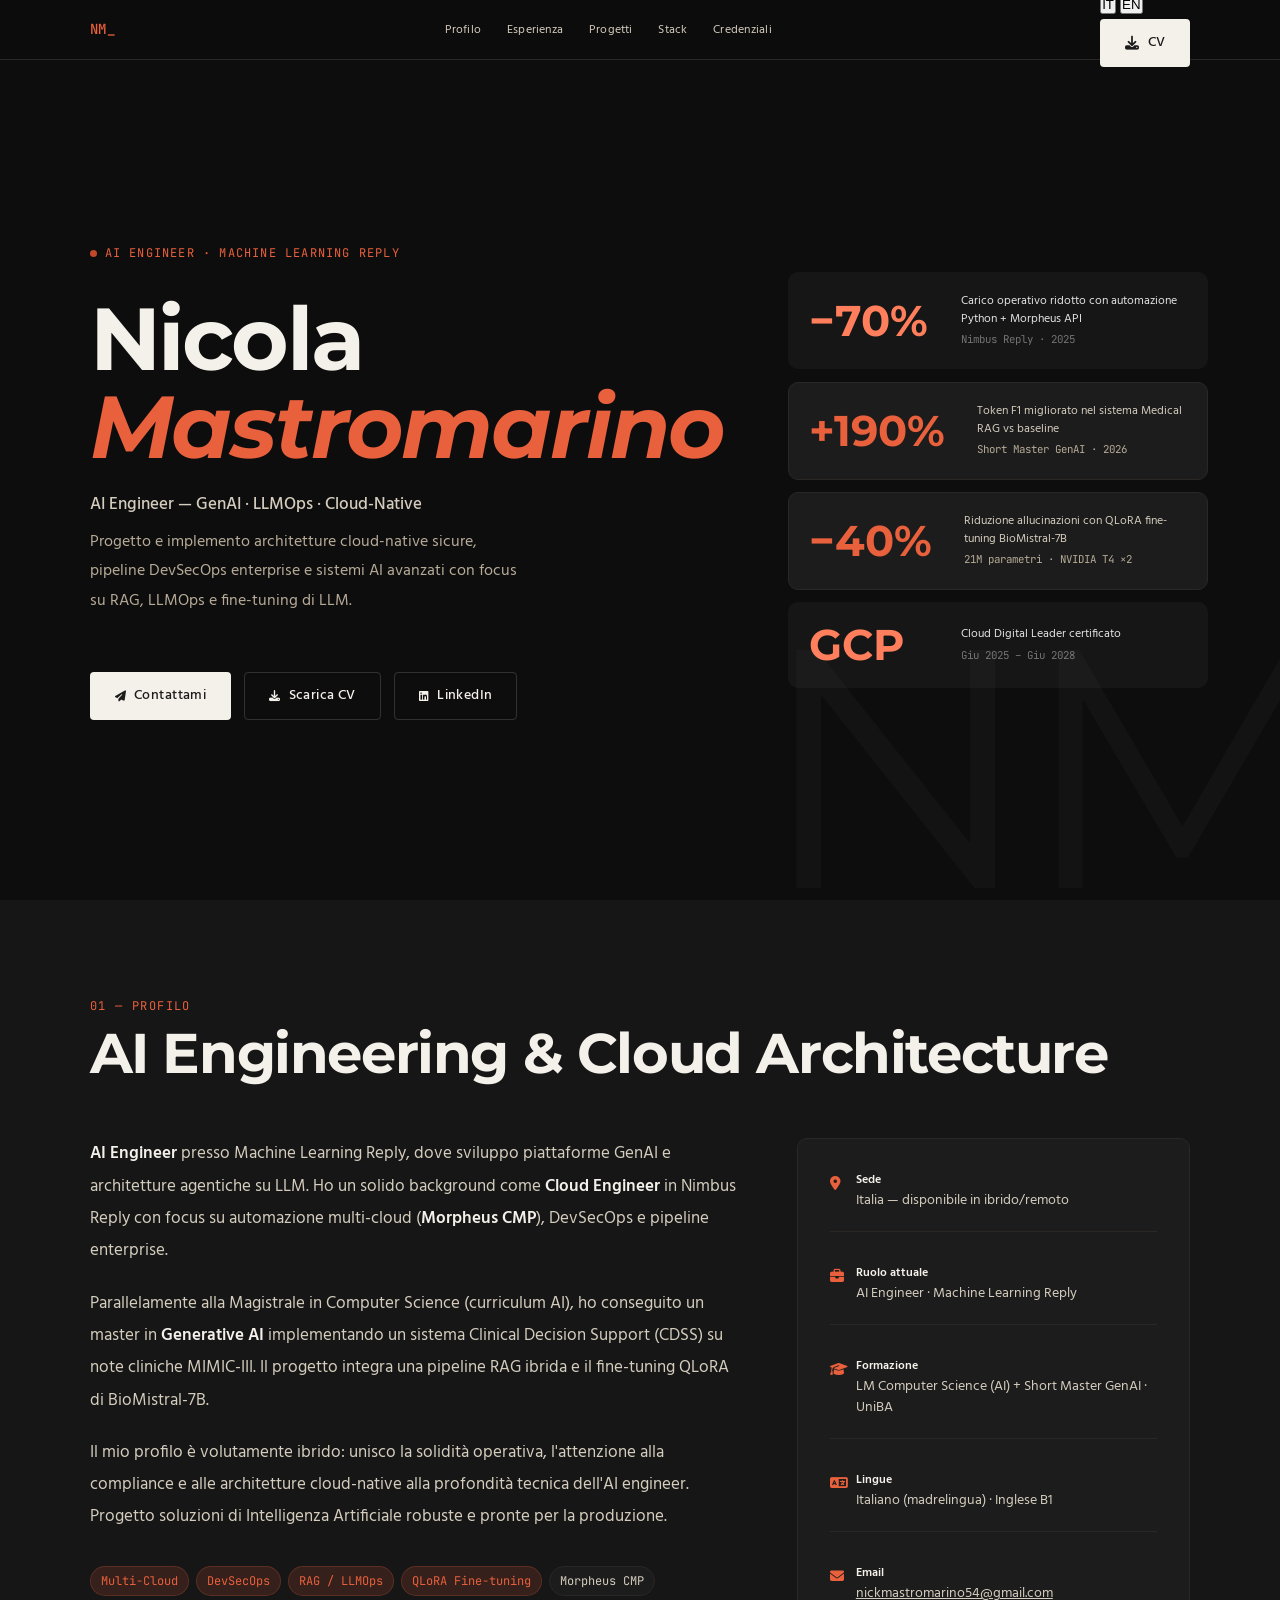
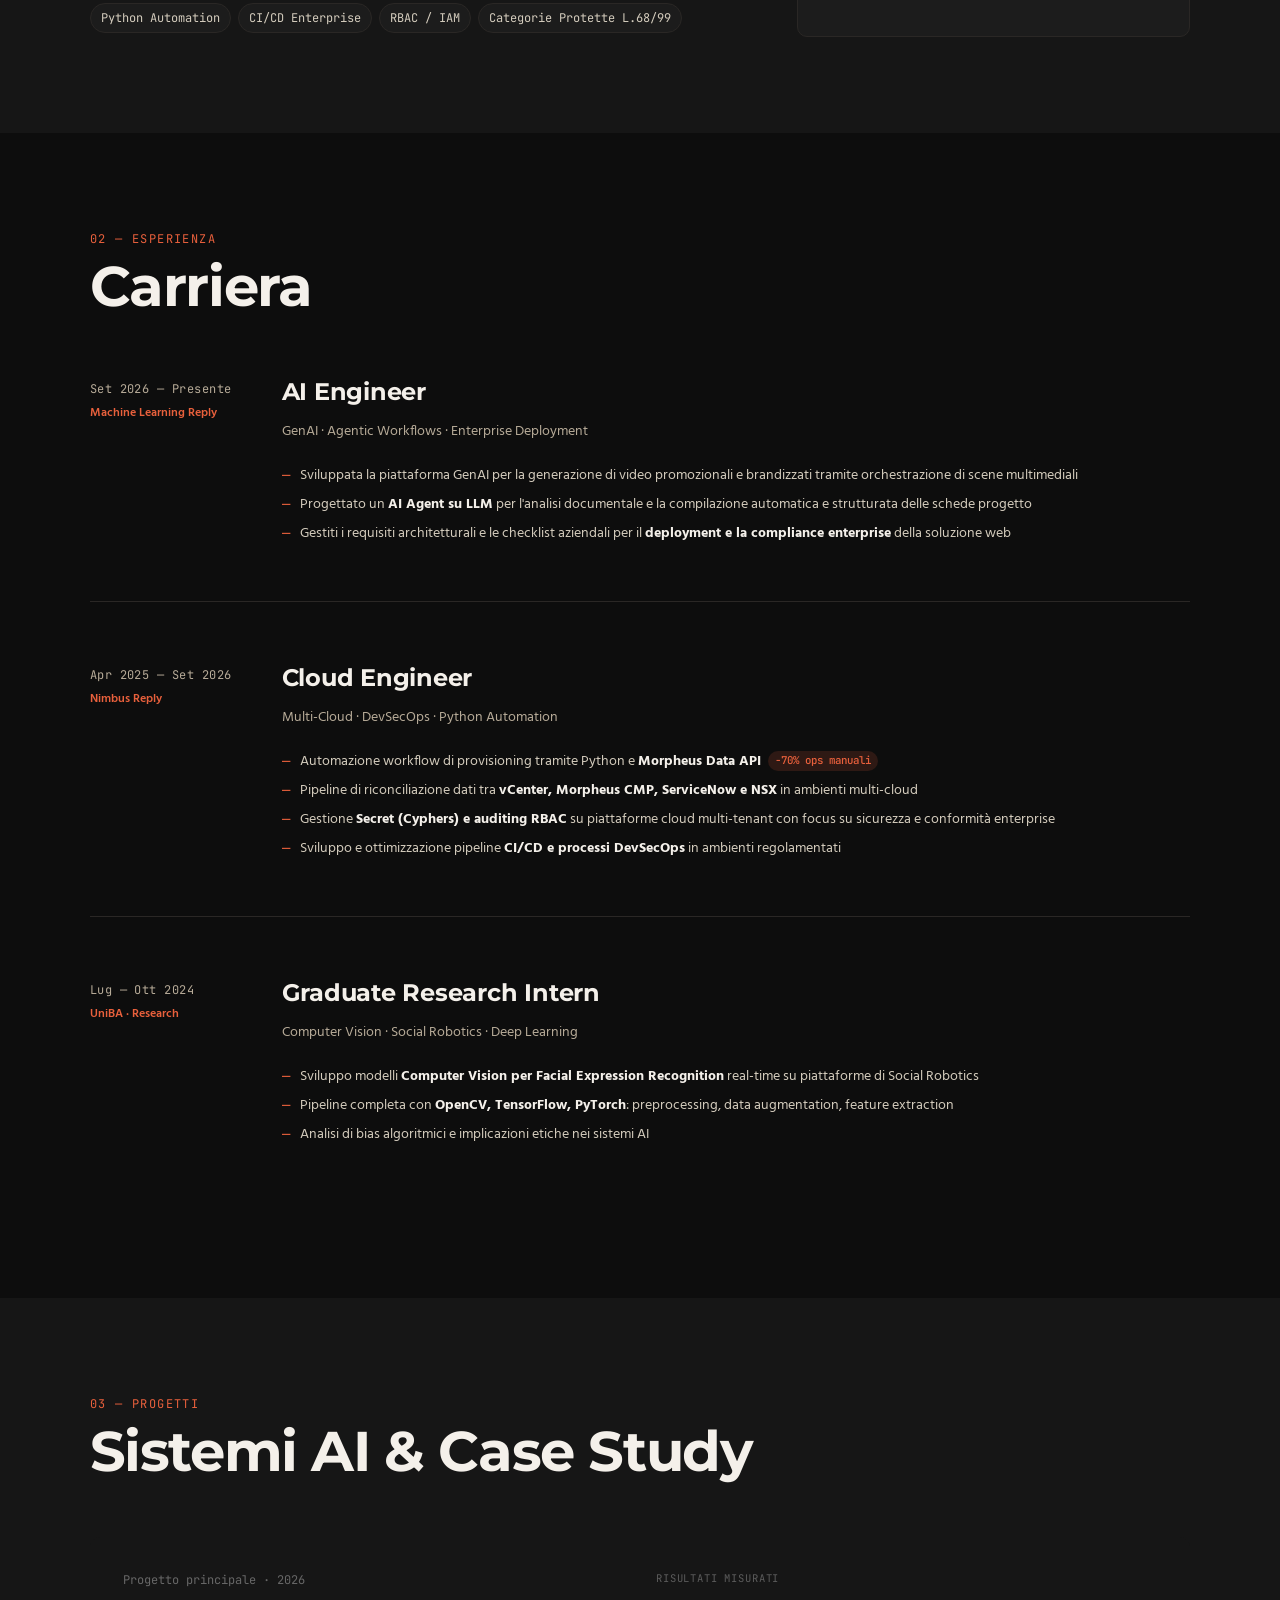
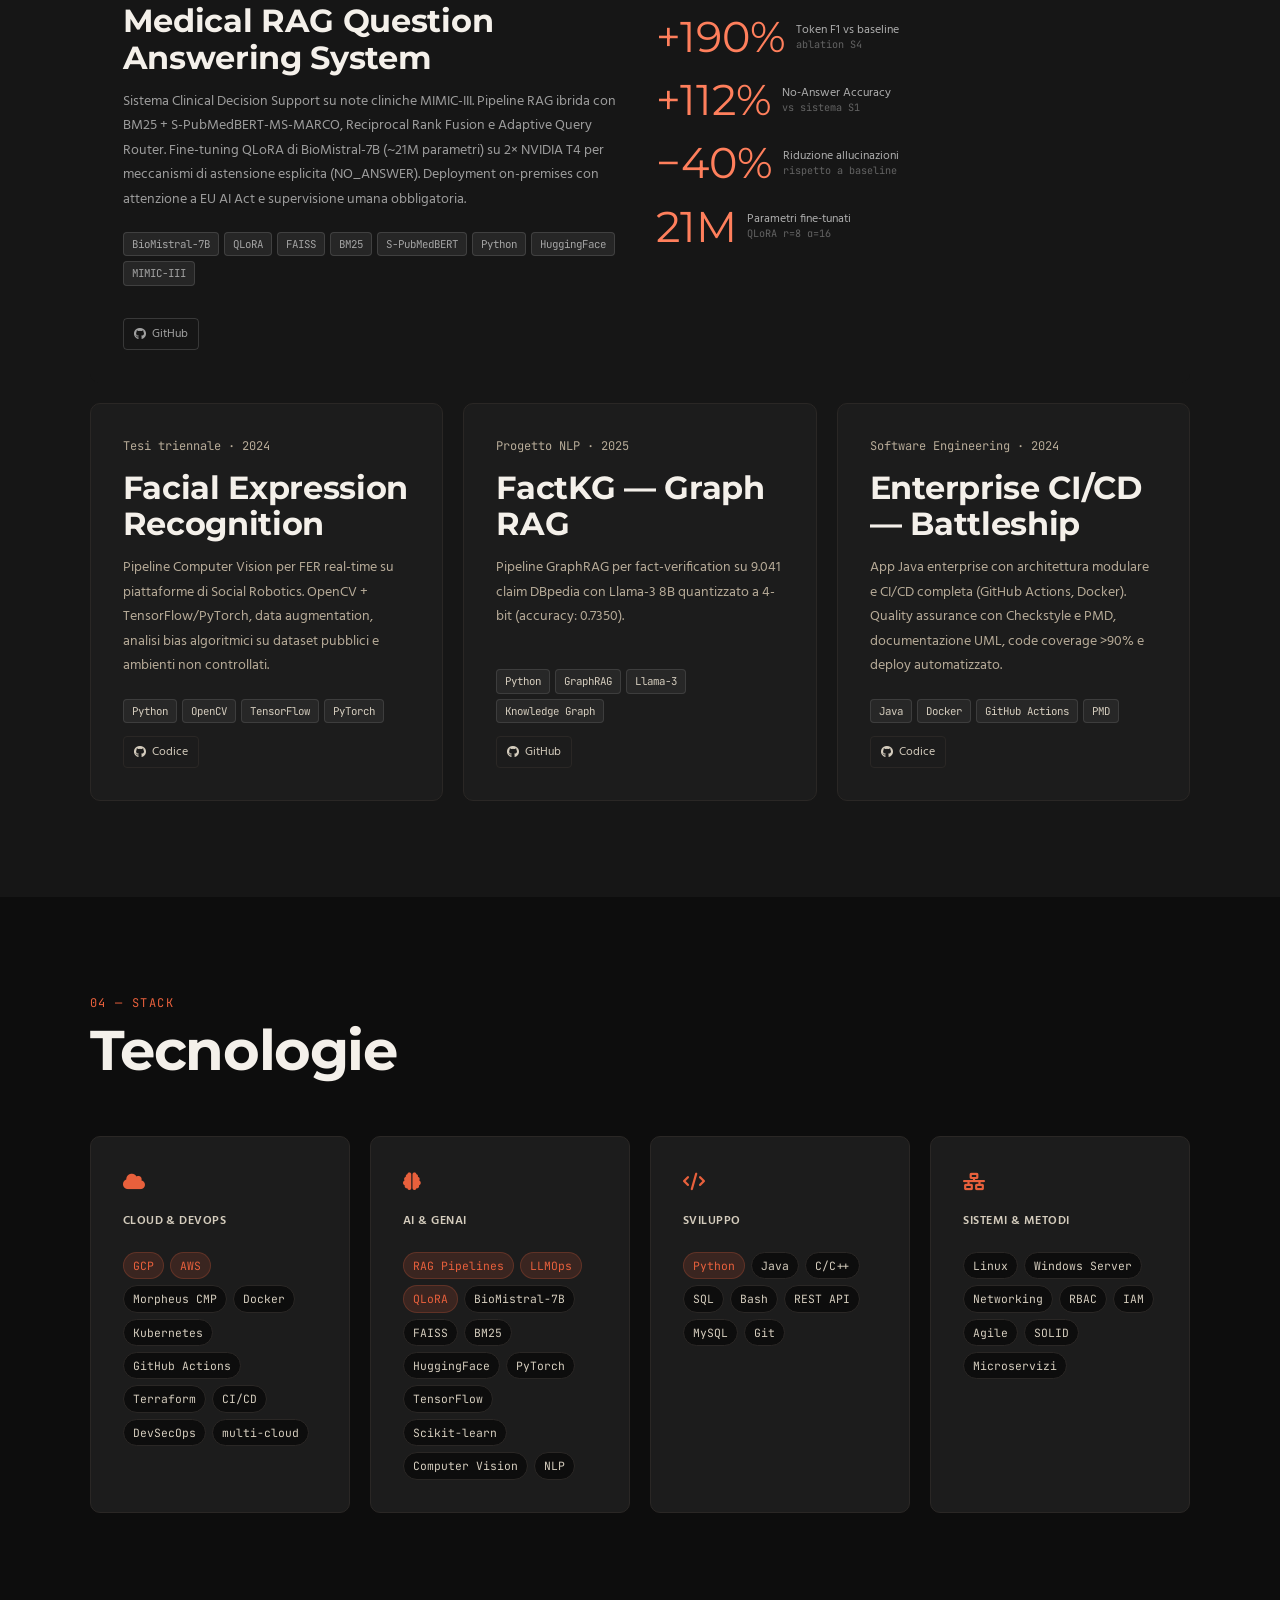
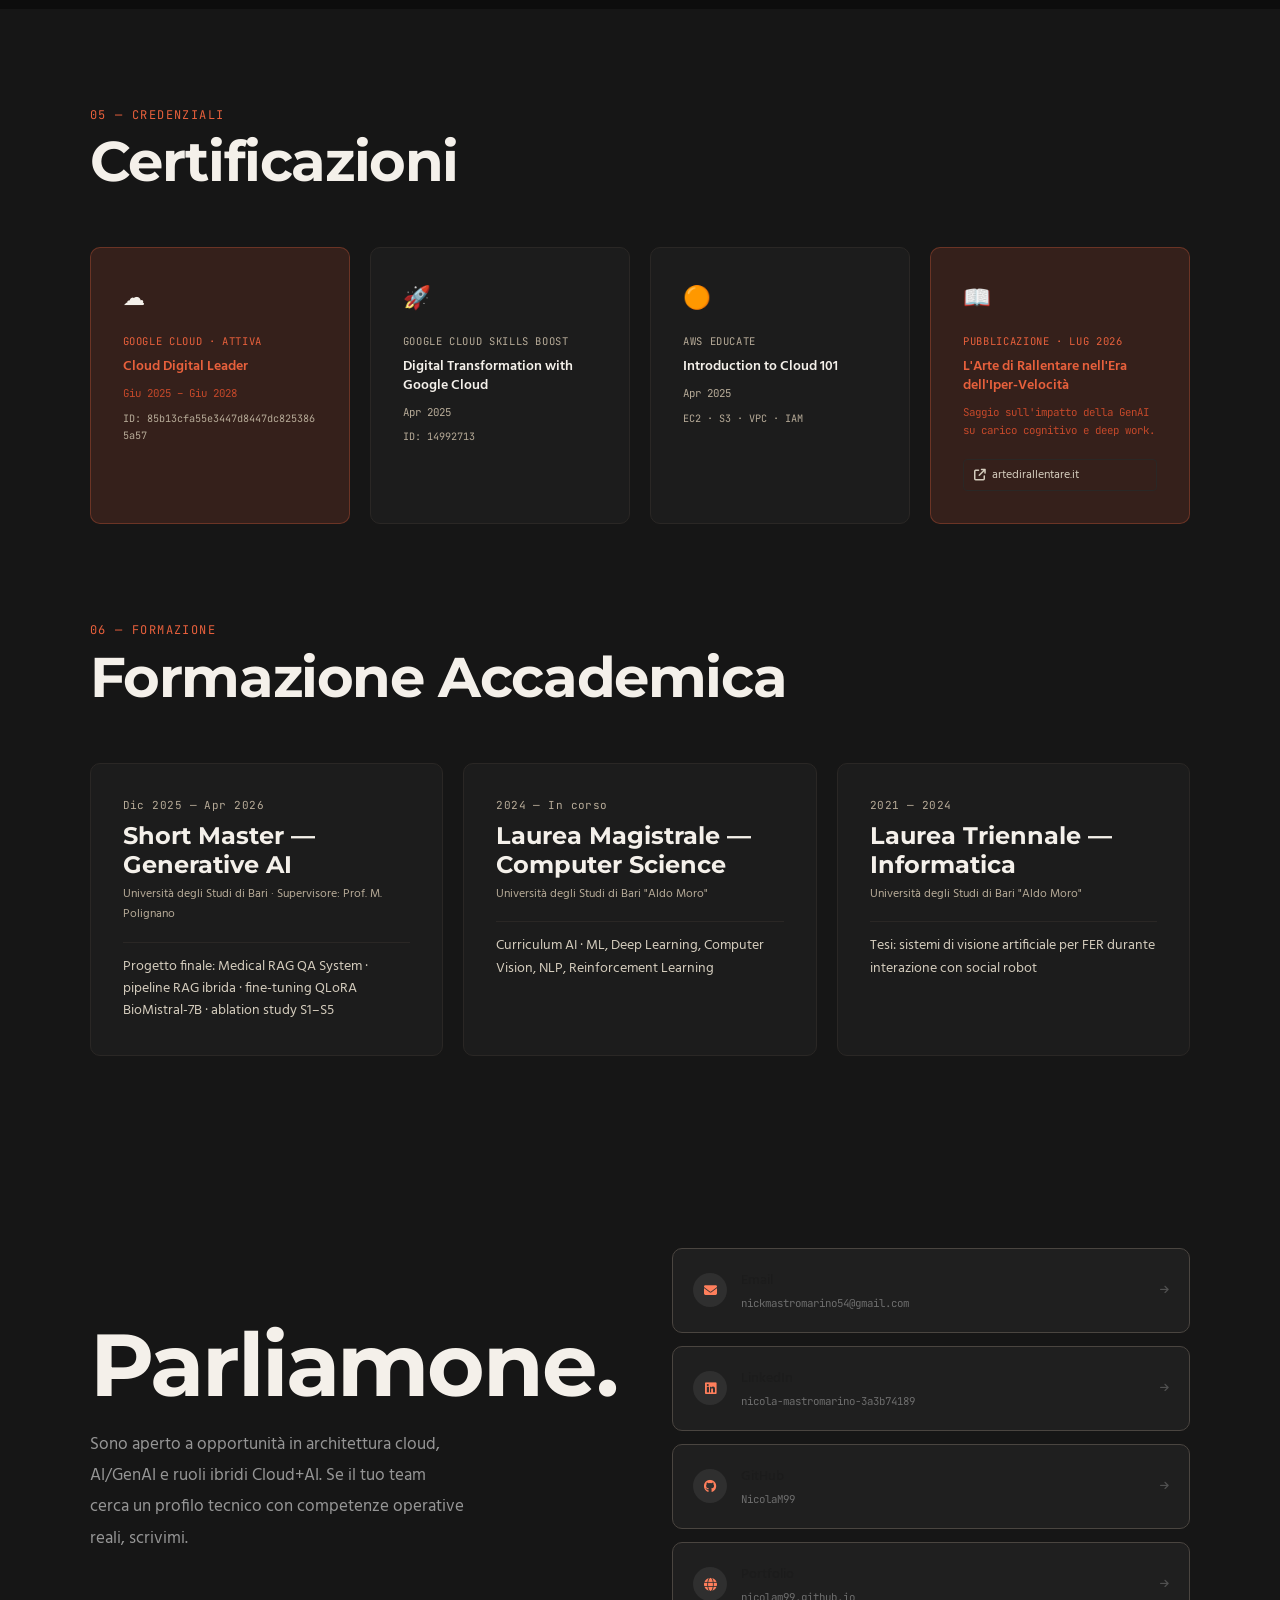
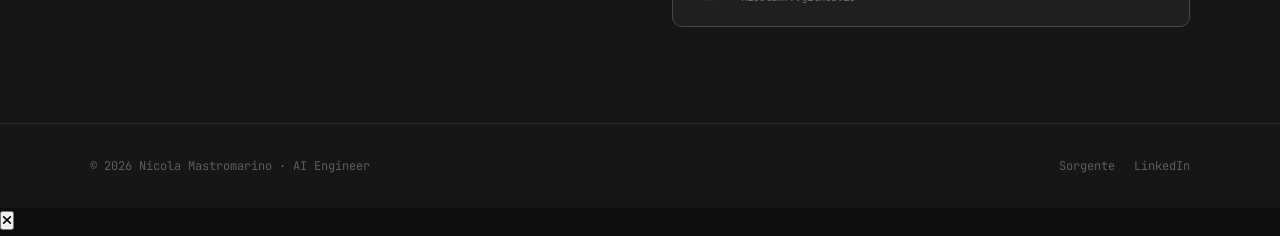
==== index.html @ 67bf74f4 "SEO/GEO & UX: IT/EN switch, semantic headings, technical drawer, JSON-LD, robots/sitemap/llms" ====
<!DOCTYPE html>
<html lang="it">
<head>
  <meta charset="UTF-8">
  <meta name="viewport" content="width=device-width, initial-scale=1.0">

  <!-- ═══════════════════════════════════════════════
       SEO & SOCIAL META
  ═══════════════════════════════════════════════ -->
  <title>Nicola Mastromarino | AI Engineer</title>
  <meta name="description" content="Nicola Mastromarino — AI Engineer. GenAI, LLMOps, Cloud-Native. Machine Learning Reply.">
  <meta name="keywords" content="Nicola Mastromarino, AI Engineer, Cloud Engineer, GenAI, LLMOps, RAG, DevSecOps, GCP, AWS, Morpheus">
  <meta name="author" content="Nicola Mastromarino">
  <meta name="robots" content="index, follow">
  <meta property="og:type" content="profile">
  <meta property="og:title" content="Nicola Mastromarino — AI Engineer">
  <meta property="og:description" content="AI Engineer presso Machine Learning Reply. Esperto in architetture cloud-native, DevSecOps, RAG e LLMOps.">
  <meta property="og:url" content="https://nicolam99.github.io/">
  <meta property="og:image" content="assets/images/profile-preview.jpg">
  <meta name="twitter:card" content="summary_large_image">
  <meta name="twitter:title" content="Nicola Mastromarino — AI Engineer">
  <meta name="twitter:description" content="AI Engineer presso Machine Learning Reply. Esperto in architetture cloud-native, DevSecOps, RAG e LLMOps.">

  <!-- Favicon -->
  <link rel="icon" type="image/png" href="assets/images/favicon.png">

  <!-- ═══════════════════════════════════════════════
       RESOURCE HINTS — preconnect before any request
       dns-prefetch as fallback for older browsers
  ═══════════════════════════════════════════════ -->
  <link rel="preconnect" href="https://fonts.googleapis.com">
  <link rel="preconnect" href="https://fonts.gstatic.com" crossorigin>
  <link rel="dns-prefetch" href="https://cdnjs.cloudflare.com">

  <!-- Fonts — display=swap prevents FOUT -->
  <link href="https://fonts.googleapis.com/css2?family=Montserrat:ital,wght@0,400..800;1,400..800&family=Hind:wght@300;400;500;600;700&family=JetBrains+Mono:wght@400;500&display=swap" rel="stylesheet">

  <!-- Font Awesome — loaded after fonts so layout paint isn't blocked -->
  <link rel="stylesheet" href="https://cdnjs.cloudflare.com/ajax/libs/font-awesome/6.4.0/css/all.min.css" media="print" onload="this.media='all'">
  <noscript><link rel="stylesheet" href="https://cdnjs.cloudflare.com/ajax/libs/font-awesome/6.4.0/css/all.min.css"></noscript>

  <!-- Structured Data -->
  <script type="application/ld+json">
  {
    "@context": "https://schema.org",
    "@type": "Person",
    "name": "Nicola Mastromarino",
    "jobTitle": "AI Engineer",
    "worksFor": { "@type": "Organization", "name": "Machine Learning Reply" },
    "url": "https://nicolam99.github.io/",
    "sameAs": [
      "https://www.linkedin.com/in/nicola-mastromarino-3a3b74189/",
      "https://github.com/NicolaM99",
      "https://www.artedirallentare.it/"
    ],
    "alumniOf": {
      "@type": "CollegeOrUniversity",
      "name": "Università degli Studi di Bari Aldo Moro"
    },
    "knowsAbout": ["Cloud Computing", "Generative AI", "DevSecOps", "LLMOps", "RAG", "Graph RAG", "QLoRA", "Multi-Cloud"],
    "hasCredential": [
      {
        "@type": "EducationalOccupationalCredential",
        "name": "Google Cloud Certified - Cloud Digital Leader",
        "credentialCategory": "certification",
        "recognizedBy": { "@type": "Organization", "name": "Google Cloud" }
      },
      {
        "@type": "EducationalOccupationalCredential",
        "name": "AWS Educate - Introduction to Cloud 101",
        "credentialCategory": "certification",
        "recognizedBy": { "@type": "Organization", "name": "Amazon Web Services" }
      },
      {
        "@type": "EducationalOccupationalCredential",
        "name": "Google Cloud Skills Boost - Digital Transformation",
        "credentialCategory": "certification",
        "recognizedBy": { "@type": "Organization", "name": "Google Cloud" }
      }
    ],
    "author": {
      "@type": "Book",
      "name": "L'Arte di Rallentare nell'Era dell'Iper-Velocità",
      "url": "https://www.artedirallentare.it/"
    }
  }
  </script>

  <style>
    /* ═══════════════════════════════════════════════════════════════
       RESET & BOX MODEL
    ═══════════════════════════════════════════════════════════════ */
    *,
    *::before,
    *::after {
      margin: 0;
      padding: 0;
      box-sizing: border-box;
    }

    /* ═══════════════════════════════════════════════════════════════
       DESIGN TOKENS  — single source of truth, never use raw values
       in layout rules below.
    ═══════════════════════════════════════════════════════════════ */
    :root {
      /* Palette */
      --color-bg:           #0d0d0d;
      --color-bg-alt:       #161616;
      --color-surface:      #1c1c1c;
      --color-ink:          #f4f0ea;
      --color-ink-2:        #d4ccbd;
      --color-ink-3:        #b7ab98;
      --color-accent:       #e8603c;
      --color-accent-2:     #c4482a;
      --color-accent-bright:#ff7f5c;
      --color-accent-bg:    rgba(232, 96, 60, 0.15);
      --color-border:       #2a2725;
      --color-border-dark:  #4a4540;

      /* Typography */
      --font-display: 'Montserrat', system-ui, sans-serif;
      --font-mono:    'JetBrains Mono', 'Fira Code', monospace;
      --font-sans:    'Hind', system-ui, sans-serif;

      /* Fluid type scale  (min @ 320px → max @ 1440px) */
      --text-xs:   clamp(0.625rem, 0.58rem + 0.22vw,  0.75rem);   /* ~10–12px */
      --text-sm:   clamp(0.75rem,  0.69rem + 0.33vw,  0.875rem);  /* ~12–14px */
      --text-base: clamp(0.875rem, 0.81rem + 0.33vw,  1rem);      /* ~14–16px */
      --text-md:   clamp(0.9375rem,0.875rem + 0.31vw, 1.0625rem); /* ~15–17px */
      --text-lg:   clamp(1.125rem, 1rem + 0.63vw,     1.5rem);
      --text-xl:   clamp(1.25rem,  1rem + 1.25vw,     2rem);
      --text-2xl:  clamp(1.5rem,   1.1rem + 2vw,      2.75rem);
      --text-3xl:  clamp(2rem,     1.25rem + 3.75vw,  3.5rem);
      --text-hero: clamp(2.75rem,  1.5rem + 6.25vw,   5.5rem);

      /* Fluid spacing */
      --space-1:   clamp(0.375rem, 0.35rem + 0.13vw,  0.5rem);
      --space-2:   clamp(0.625rem, 0.56rem + 0.31vw,  0.875rem);
      --space-3:   clamp(0.875rem, 0.75rem + 0.63vw,  1.25rem);
      --space-4:   clamp(1.25rem,  1rem + 1.25vw,     2rem);
      --space-5:   clamp(2rem,     1.5rem + 2.5vw,    3.5rem);
      --space-6:   clamp(3rem,     2rem + 5vw,        6rem);
      --space-7:   clamp(4rem,     2.5rem + 7.5vw,    8rem);

      /* Layout */
      --page-inline: clamp(1.25rem, 7vw, 7rem);
      --nav-height:  60px;
      --radius-sm:   4px;
      --radius-md:   10px;
      --radius-pill: 999px;

      /* Motion */
      --ease-out:    cubic-bezier(0.16, 1, 0.3, 1);
      --ease-spring: cubic-bezier(0.34, 1.56, 0.64, 1);
      --dur-fast:    150ms;
      --dur-base:    250ms;
      --dur-slow:    400ms;
    }

    /* ═══════════════════════════════════════════════════════════════
       BASE
    ═══════════════════════════════════════════════════════════════ */
    html {
      scroll-behavior: smooth;
      -webkit-text-size-adjust: 100%;
    }

    body {
      font-family:      var(--font-sans);
      background-color: var(--color-bg);
      color:            var(--color-ink);
      font-size:        var(--text-base);
      line-height:      1.7;
      overflow-x:       hidden;
    }

    /* Reduced-motion: disable all animations for users who prefer it */
    @media (prefers-reduced-motion: reduce) {
      *,
      *::before,
      *::after {
        animation-duration:   0.01ms !important;
        animation-iteration-count: 1 !important;
        transition-duration:  0.01ms !important;
      }
      html { scroll-behavior: auto; }
    }

    img, svg { display: block; max-inline-size: 100%; }

    /* Globally visible focus ring — keyboard-nav first */
    :focus-visible {
      outline:        2.5px solid var(--color-accent);
      outline-offset: 3px;
      border-radius:  var(--radius-sm);
    }

    /* ═══════════════════════════════════════════════════════════════
       SKIP LINK — first tabbable element on page
    ═══════════════════════════════════════════════════════════════ */
    .skip-link {
      position:    absolute;
      inset-block-start:  -999px;
      inset-inline-start: 0;
      background:  var(--color-accent);
      color:       var(--color-surface);
      padding:     var(--space-2) var(--space-3);
      font-size:   var(--text-sm);
      font-weight: 600;
      text-decoration: none;
      z-index:     999;
      border-end-end-radius: var(--radius-sm);
    }
    .skip-link:focus-visible {
      inset-block-start: 0;
      outline: none;
    }

    /* ═══════════════════════════════════════════════════════════════
       NAV
       — CSS isolation via `isolation: isolate` to scope stacking context
       — `will-change: transform` on the bar keeps paint layers separate
    ═══════════════════════════════════════════════════════════════ */
    .site-nav {
      position:   fixed;
      inset-block-start:  0;
      inset-inline: 0;
      z-index:    200;
      display:    flex;
      align-items: center;
      justify-content: space-between;
      padding-block:  0;
      padding-inline: var(--page-inline);
      block-size: var(--nav-height);
      background: rgba(13, 13, 13, 0.88);
      /* Isolate the stacking context so backdrop-filter composites correctly */
      isolation: isolate;
      -webkit-backdrop-filter: blur(18px) saturate(1.4);
              backdrop-filter: blur(18px) saturate(1.4);
      border-block-end: 1px solid var(--color-border);
      /* Fallback for browsers without backdrop-filter */
      @supports not (backdrop-filter: blur(1px)) {
        background: rgba(13, 13, 13, 0.97);
      }
    }

    .nav-logo {
      font-family:     var(--font-mono);
      font-size:       var(--text-sm);
      font-weight:     500;
      color:           var(--color-accent);
      letter-spacing:  0.06em;
      text-decoration: none;
      transition:      color var(--dur-fast) var(--ease-out);
    }
    .nav-logo:hover { color: var(--color-ink); }

    .nav-links {
      display:     flex;
      gap:         clamp(1rem, 2vw, 2rem);
      list-style:  none;
    }

    .nav-links a {
      font-size:       var(--text-xs);
      color:           var(--color-ink-2);
      text-decoration: none;
      letter-spacing:  0.02em;
      padding-block:   var(--space-1);
      position:        relative;
      transition:      color var(--dur-fast) var(--ease-out);
    }

    /* Underline slide-in micro-interaction — no layout shift */
    .nav-links a::after {
      content:    '';
      position:   absolute;
      inset-block-end:    -2px;
      inset-inline-start: 0;
      inline-size:  0;
      block-size:   1.5px;
      background:   var(--color-accent);
      transition:   inline-size var(--dur-base) var(--ease-out);
    }
    .nav-links a:hover { color: var(--color-accent); }
    .nav-links a:hover::after { inline-size: 100%; }

    .nav-cta {
      display:         inline-flex;
      align-items:     center;
      gap:             6px;
      background:      var(--color-ink);
      color:           var(--color-surface);
      padding-block:   7px;
      padding-inline:  16px;
      border-radius:   var(--radius-sm);
      font-size:       var(--text-xs);
      font-weight:     500;
      text-decoration: none;
      letter-spacing:  0.03em;
      /* Hardware-accelerated — no layout properties in transition */
      transition: background var(--dur-base) var(--ease-out),
                  transform  var(--dur-fast) var(--ease-spring),
                  box-shadow var(--dur-base) var(--ease-out);
    }
    .nav-cta:hover {
      background:  var(--color-accent);
      transform:   translateY(-1px);
      box-shadow:  0 4px 12px rgba(232, 96, 60, 0.25);
    }

    /* ═══════════════════════════════════════════════════════════════
       HERO
    ═══════════════════════════════════════════════════════════════ */
    #hero {
      min-block-size:  100svh;  /* svh for mobile browser chrome awareness */
      padding-block-start:  calc(var(--nav-height) + var(--space-6));
      padding-block-end:    var(--space-6);
      padding-inline:       var(--page-inline);
      display:         grid;
      /* Fluid two-column: left expands, right clamps at 420px */
      grid-template-columns: 1fr min(420px, 45%);
      gap:             clamp(2rem, 5vw, 5rem);
      align-items:     center;
      position:        relative;
      overflow:        hidden;
    }

    /* Decorative watermark — purely visual, hidden from AT */
    .hero-watermark {
      position:      absolute;
      font-family:   var(--font-display);
      font-size:     min(28vw, 340px);
      color:         rgba(255, 255, 255, 0.025);
      inset-inline-end:  -4vw;
      inset-block-end:   -4vh;
      line-height:   1;
      pointer-events: none;
      user-select:   none;
      letter-spacing: -0.04em;
    }

    .hero-eyebrow {
      display:       inline-flex;
      align-items:   center;
      gap:           8px;
      font-family:   var(--font-mono);
      font-size:     var(--text-xs);
      letter-spacing: 0.10em;
      color:         var(--color-accent);
      text-transform: uppercase;
      margin-block-end: var(--space-4);
    }

    /* Live dot — aria-label on parent, role="img" equivalent via aria-hidden=false
       aria-live so screen readers notice the pulsing state */
    .dot-live {
      inline-size:  7px;
      block-size:   7px;
      border-radius: var(--radius-pill);
      background:   var(--color-accent-2);
      flex-shrink:  0;
      animation:    pulse-dot 2s ease-in-out infinite;
    }

    @keyframes pulse-dot {
      0%, 100% { opacity: 1;   transform: scale(1); }
      50%       { opacity: 0.3; transform: scale(0.85); }
    }

    .hero-title {
      font-family:    var(--font-display);
      font-size:      var(--text-hero);
      line-height:    1.0;
      letter-spacing: -0.025em;
      margin-block-end: var(--space-3);
    }
    .hero-title .line2 {
      color:      var(--color-accent);
      font-style: italic;
    }

    .hero-role {
      font-size:        var(--text-md);
      color:            var(--color-ink-2);
      margin-block-end: var(--space-1);
      font-weight:      500;
    }

    .hero-desc {
      font-size:        var(--text-base);
      color:            var(--color-ink-3);
      max-inline-size:  48ch;
      margin-block-end: var(--space-5);
      line-height:      1.85;
    }

    .hero-btns {
      display:     flex;
      gap:         var(--space-2);
      flex-wrap:   wrap;
    }

    /* ═══════════════════════════════════════════════════════════════
       BUTTON COMPONENTS
       Transitions only touch transform + opacity + background/color
       — never margin, padding, width, height (would cause layout shift)
    ═══════════════════════════════════════════════════════════════ */
    .btn {
      display:         inline-flex;
      align-items:     center;
      gap:             8px;
      padding-block:   11px;
      padding-inline:  24px;
      border-radius:   var(--radius-sm);
      font-size:       var(--text-sm);
      font-weight:     500;
      letter-spacing:  0.03em;
      text-decoration: none;
      border:          1.5px solid transparent;
      transition:
        background     var(--dur-base) var(--ease-out),
        color          var(--dur-base) var(--ease-out),
        border-color   var(--dur-base) var(--ease-out),
        transform      var(--dur-fast) var(--ease-spring),
        box-shadow     var(--dur-base) var(--ease-out);
      cursor:          pointer;
    }

    .btn-dark {
      background: var(--color-ink);
      color:      var(--color-surface);
    }
    .btn-dark:hover {
      background: var(--color-accent);
      transform:  translateY(-2px);
      box-shadow: 0 6px 18px rgba(232, 96, 60, 0.28);
    }

    .btn-ghost {
      background:   transparent;
      color:        var(--color-ink);
      border-color: rgba(255, 255, 255, 0.15);
    }
    .btn-ghost:hover {
      border-color: var(--color-accent);
      color:        var(--color-accent);
      transform:    translateY(-2px);
    }

    /* ═══════════════════════════════════════════════════════════════
       IMPACT PANEL (hero right column)
    ═══════════════════════════════════════════════════════════════ */
    .impact-panel {
      display: flex;
      flex-direction: column;
      gap: var(--space-2);
    }

    .impact-card {
      background:    var(--color-surface);
      border:        1px solid var(--color-border);
      border-radius: var(--radius-md);
      padding-block:   var(--space-3);
      padding-inline:  var(--space-3);
      display:       flex;
      align-items:   center;
      gap:           var(--space-4);
      transition:
        transform  var(--dur-base) var(--ease-out),
        box-shadow var(--dur-base) var(--ease-out);
    }
    .impact-card:hover {
      transform:  translateY(-2px);
      box-shadow: 0 8px 24px rgba(0, 0, 0, 0.6);
    }

    .impact-num {
      font-family:   var(--font-display);
      font-size:     var(--text-2xl);
      line-height:   1;
      color:         var(--color-accent);
      min-inline-size: 120px;
      flex-shrink:   0;
      font-weight:   700;
    }

    .impact-label {
      font-size:   var(--text-xs);
      color:       var(--color-ink-2);
      line-height: 1.45;
    }

    .impact-sub {
      font-family: var(--font-mono);
      font-size:   calc(var(--text-xs) * 0.9);
      color:       var(--color-ink-3);
      margin-block-start: 2px;
    }

    /* Dark variant */
    .impact-card--dark {
      background:  var(--color-bg-alt);
      border-color: transparent;
    }
    .impact-card--dark .impact-num   { color: var(--color-accent-bright); }
    .impact-card--dark .impact-label { color: rgba(255, 255, 255, 0.88); }
    .impact-card--dark .impact-sub   { color: rgba(255, 255, 255, 0.40); }

    /* ═══════════════════════════════════════════════════════════════
       SECTION SHELL
    ═══════════════════════════════════════════════════════════════ */
    .section {
      padding-block:  var(--space-6);
      padding-inline: var(--page-inline);
    }

    .section--alt { background-color: var(--color-bg-alt); }

    .section-label {
      font-family:    var(--font-mono);
      font-size:      var(--text-xs);
      letter-spacing: 0.12em;
      color:          var(--color-accent);
      text-transform: uppercase;
      margin-block-end: var(--space-1);
    }

    .section-title {
      font-family:    var(--font-display);
      font-size:      var(--text-3xl);
      letter-spacing: -0.025em;
      margin-block-end: var(--space-5);
      line-height:    1.05;
    }

    /* ═══════════════════════════════════════════════════════════════
       ABOUT
    ═══════════════════════════════════════════════════════════════ */
    .about-grid {
      display: grid;
      grid-template-columns: 5fr 3fr;
      gap:     clamp(2rem, 4vw, 4rem);
      align-items: start;
    }

    .about-body p {
      font-size:        var(--text-md);
      color:            var(--color-ink-2);
      line-height:      1.9;
      margin-block-end: var(--space-3);
    }
    .about-body strong { color: var(--color-ink); font-weight: 600; }

    .chip-row {
      display:          flex;
      flex-wrap:        wrap;
      gap:              7px;
      margin-block-start: var(--space-4);
    }

    .chip {
      font-family:    var(--font-mono);
      font-size:      var(--text-xs);
      background:     var(--color-surface);
      border:         1px solid var(--color-border);
      padding-block:  4px;
      padding-inline: 10px;
      border-radius:  var(--radius-pill);
      color:          var(--color-ink-2);
    }
    .chip--hi {
      background:   var(--color-accent-bg);
      border-color: rgba(232, 96, 60, 0.22);
      color:        var(--color-accent);
    }

    /* Aside info card */
    .aside-card {
      background:    var(--color-surface);
      border:        1px solid var(--color-border);
      border-radius: var(--radius-md);
      padding:       var(--space-4);
      display:       flex;
      flex-direction: column;
      gap:           var(--space-4);
    }

    .aside-row {
      display:          flex;
      align-items:      flex-start;
      gap:              10px;
      padding-block-end: var(--space-3);
      border-block-end:  1px solid var(--color-border);
    }
    .aside-row:last-child {
      border-block-end: none;
      padding-block-end: 0;
    }

    .aside-icon {
      color:       var(--color-accent);
      font-size:   14px;
      margin-block-start: 2px;
      inline-size: 16px;
      flex-shrink: 0;
    }

    .aside-text {
      font-size:   var(--text-sm);
      color:       var(--color-ink-2);
      line-height: 1.5;
    }
    .aside-text strong {
      color:       var(--color-ink);
      display:     block;
      font-size:   var(--text-xs);
      font-weight: 600;
      margin-block-end: 1px;
    }

    /* ═══════════════════════════════════════════════════════════════
       EXPERIENCE
    ═══════════════════════════════════════════════════════════════ */
    .exp-list {
      display:        flex;
      flex-direction: column;
    }

    .exp-item {
      display:               grid;
      grid-template-columns: 160px 1fr;
      gap:                   clamp(1.5rem, 2.5vw, 2.5rem);
      padding-block:         var(--space-5);
      border-block-end:      1px solid var(--color-border);
    }
    .exp-item:first-child { padding-block-start: 0; }
    .exp-item:last-child  { border-block-end: none; }

    .exp-meta { padding-block-start: 4px; }

    .exp-period {
      font-family:    var(--font-mono);
      font-size:      var(--text-xs);
      color:          var(--color-ink-3);
      letter-spacing: 0.04em;
      margin-block-end: var(--space-1);
    }

    .exp-company {
      font-size:   var(--text-xs);
      color:       var(--color-accent);
      font-weight: 600;
    }

    .exp-title {
      font-family:    var(--font-display);
      font-size:      var(--text-lg);
      margin-block-end: var(--space-1);
      letter-spacing: -0.01em;
    }

    .exp-sub {
      font-size:        var(--text-sm);
      color:            var(--color-ink-3);
      margin-block-end: var(--space-3);
    }

    .exp-bullets {
      list-style:     none;
      display:        flex;
      flex-direction: column;
      gap:            6px;
    }

    .exp-bullets li {
      font-size:        var(--text-sm);
      color:            var(--color-ink-2);
      padding-inline-start: 18px;
      position:         relative;
      line-height:      1.65;
    }
    .exp-bullets li::before {
      content:               '—';
      position:              absolute;
      inset-inline-start:    0;
      color:                 var(--color-accent);
      font-family:           var(--font-mono);
    }
    .exp-bullets li strong { color: var(--color-ink); }

    .metric-badge {
      display:          inline-block;
      background:       var(--color-accent-bg);
      color:            var(--color-accent);
      font-family:      var(--font-mono);
      font-size:        calc(var(--text-xs) * 0.9);
      padding-block:    1px;
      padding-inline:   7px;
      border-radius:    var(--radius-pill);
      margin-inline-start: 4px;
      font-weight:      500;
      vertical-align:   middle;
    }

    /* ═══════════════════════════════════════════════════════════════
       PROJECTS
    ═══════════════════════════════════════════════════════════════ */
    .projects-grid {
      display:               grid;
      /* auto-fit: naturally collapses to 1 col on narrow viewports */
      grid-template-columns: repeat(auto-fit, minmax(min(100%, 340px), 1fr));
      gap:                   var(--space-3);
    }

    .proj-card {
      background:    var(--color-surface);
      border:        1px solid var(--color-border);
      border-radius: var(--radius-md);
      padding:       var(--space-4);
      display:       flex;
      flex-direction: column;
      transition:
        transform  var(--dur-base) var(--ease-out),
        box-shadow var(--dur-base) var(--ease-out);
    }
    .proj-card:hover {
      transform:  translateY(-4px);
      box-shadow: 0 16px 40px rgba(0, 0, 0, 0.8);
    }

    /* Featured card spans full width then splits internally */
    .proj-card--featured {
      background:  var(--color-bg-alt);
      border-color: transparent;
      grid-column: 1 / -1;  /* always spans full grid width */
      display:     grid;
      grid-template-columns: repeat(auto-fit, minmax(min(100%, 280px), 1fr));
      gap:         clamp(2rem, 2.5vw, 2.5rem);
      align-items: start;
    }

    .proj-n {
      font-family:    var(--font-mono);
      font-size:      var(--text-xs);
      color:          var(--color-ink-3);
      margin-block-end: var(--space-2);
    }
    .proj-card--featured .proj-n { color: rgba(255, 255, 255, 0.35); }

    .proj-h {
      font-family:    var(--font-display);
      font-size:      var(--text-xl);
      margin-block-end: var(--space-2);
      letter-spacing: -0.01em;
      line-height:    1.15;
    }
    .proj-card--featured .proj-h { color: var(--color-ink); }

    .proj-desc {
      font-size:        var(--text-sm);
      color:            var(--color-ink-3);
      line-height:      1.75;
      flex:             1;
      margin-block-end: var(--space-3);
    }
    .proj-card--featured .proj-desc { color: rgba(255, 255, 255, 0.58); }

    .proj-foot {
      display:     flex;
      align-items: center;
      justify-content: space-between;
      gap:         var(--space-2);
      margin-block-start: auto;
      flex-wrap:   wrap;
    }

    .tag-row {
      display:  flex;
      flex-wrap: wrap;
      gap:       5px;
    }

    .tag {
        font-family:    var(--font-mono);
        font-size:      calc(var(--text-xs) * 0.9);
        background:     rgba(255, 255, 255, 0.05);
        border:         1px solid rgba(255, 255, 255, 0.1);
        padding-block:  2px;
        padding-inline: 8px;
        border-radius:  var(--radius-sm);
        color:          var(--color-ink-2);
      }
    .proj-card--featured .tag {
      background:   rgba(255, 255, 255, 0.07);
      border-color: rgba(255, 255, 255, 0.12);
      color:        rgba(255, 255, 255, 0.58);
    }

    .gh-btn {
      display:     inline-flex;
      align-items: center;
      gap:         6px;
      font-size:   var(--text-xs);
      color:       var(--color-ink-2);
      text-decoration: none;
      border:      1px solid var(--color-border);
      border-radius: var(--radius-sm);
      padding-block:  5px;
      padding-inline: 10px;
      white-space: nowrap;
      flex-shrink: 0;
      transition:
        background   var(--dur-base) var(--ease-out),
        color        var(--dur-base) var(--ease-out),
        border-color var(--dur-base) var(--ease-out),
        transform    var(--dur-fast) var(--ease-spring);
    }
    .gh-btn:hover {
      background:   var(--color-ink);
      color:        var(--color-surface);
      border-color: transparent;
      transform:    translateY(-1px);
    }

    .proj-card--featured .gh-btn {
      color:        rgba(255, 255, 255, 0.6);
      border-color: rgba(255, 255, 255, 0.15);
    }
    .proj-card--featured .gh-btn:hover {
      background: var(--color-accent);
      color:      var(--color-surface);
    }

    /* Featured metrics column */
    .proj-metrics {
      display:        flex;
      flex-direction: column;
      gap:            var(--space-3);
    }

    .proj-metrics-label {
      font-family:    var(--font-mono);
      font-size:      calc(var(--text-xs) * 0.88);
      color:          rgba(255, 255, 255, 0.3);
      text-transform: uppercase;
      letter-spacing: 0.08em;
      margin-block-end: var(--space-1);
    }

    .metric-row {
      display:     flex;
      align-items: center;
      gap:         10px;
    }

    .metric-val {
      font-family: var(--font-display);
      font-size:   var(--text-2xl);
      color:       var(--color-accent-bright);
      line-height: 1;
      min-inline-size: 70px;
    }

    .metric-txt {
      font-size:   var(--text-xs);
      color:       rgba(255, 255, 255, 0.65);
      line-height: 1.35;
    }

    .metric-txt-sub {
      font-family: var(--font-mono);
      font-size:   calc(var(--text-xs) * 0.85);
      opacity:     0.5;
      display:     block;
    }

    /* ═══════════════════════════════════════════════════════════════
       STACK
    ═══════════════════════════════════════════════════════════════ */
    .stack-grid {
      display:               grid;
      grid-template-columns: repeat(auto-fit, minmax(min(100%, 220px), 1fr));
      gap:                   var(--space-3);
    }

    .stack-col {
      background:    var(--color-surface);
      border:        1px solid var(--color-border);
      border-radius: var(--radius-md);
      padding:       var(--space-4);
    }

    .stack-icon {
      font-size:        1.1rem;
      color:            var(--color-accent);
      margin-block-end: var(--space-2);
    }

    .stack-head {
      font-size:        var(--text-xs);
      font-weight:      600;
      letter-spacing:   0.04em;
      text-transform:   uppercase;
      color:            var(--color-ink-2);
      margin-block-end: var(--space-3);
    }

    .pill-wrap { display: flex; flex-wrap: wrap; gap: 6px; }

    .pill {
      font-family:    var(--font-mono);
      font-size:      calc(var(--text-xs) * 0.95);
      background:     var(--color-bg);
      border:         1px solid var(--color-border);
      padding-block:  3px;
      padding-inline: 9px;
      border-radius:  var(--radius-pill);
      color:          var(--color-ink-2);
    }
    .pill--hi {
      background:   var(--color-accent-bg);
      border-color: rgba(232, 96, 60, 0.22);
      color:        var(--color-accent);
    }

    /* ═══════════════════════════════════════════════════════════════
       CERTIFICATIONS
    ═══════════════════════════════════════════════════════════════ */
    .certs-row {
      display:               grid;
      grid-template-columns: repeat(auto-fit, minmax(min(100%, 210px), 1fr));
      gap:                   var(--space-3);
    }

    .cert-card {
      background:    var(--color-surface);
      border:        1px solid var(--color-border);
      border-radius: var(--radius-md);
      padding:       var(--space-4);
      display:       flex;
      flex-direction: column;
      gap:           var(--space-1);
    }

    .cert-card--active {
      border-color: rgba(232, 96, 60, 0.30);
      background:   var(--color-accent-bg);
    }

    .cert-card--pending {
      border:     1.5px dashed rgba(232, 96, 60, 0.30);
      background: transparent;
    }

    .cert-icon {
      font-size:        1.4rem;
      margin-block-end: var(--space-1);
    }

    .cert-issuer {
      font-family:    var(--font-mono);
      font-size:      calc(var(--text-xs) * 0.88);
      color:          var(--color-ink-3);
      letter-spacing: 0.06em;
      text-transform: uppercase;
    }
    .cert-card--active .cert-issuer,
    .cert-card--pending .cert-issuer { color: var(--color-accent); }

    .cert-name {
      font-size:   var(--text-sm);
      font-weight: 600;
      color:       var(--color-ink);
      line-height: 1.35;
    }
    .cert-card--active .cert-name,
    .cert-card--pending .cert-name { color: var(--color-accent); }

    .cert-period {
      font-family: var(--font-mono);
      font-size:   calc(var(--text-xs) * 0.9);
      color:       var(--color-ink-3);
    }
    .cert-card--active .cert-period  { color: var(--color-accent-2); }
    .cert-card--pending .cert-period { color: var(--color-accent-2); }

    .cert-id {
      font-family:   var(--font-mono);
      font-size:     calc(var(--text-xs) * 0.85);
      color:         var(--color-ink-3);
      word-break:    break-all;
    }

    /* ═══════════════════════════════════════════════════════════════
       EDUCATION (nested under certs section)
    ═══════════════════════════════════════════════════════════════ */
    .edu-subsection { margin-block-start: var(--space-6); }

    .edu-grid {
      display:               grid;
      grid-template-columns: repeat(auto-fit, minmax(min(100%, 260px), 1fr));
      gap:                   var(--space-3);
      margin-block-start:    var(--space-3);
    }

    .edu-card {
      background:    var(--color-surface);
      border:        1px solid var(--color-border);
      border-radius: var(--radius-md);
      padding:       var(--space-4);
      display:       flex;
      flex-direction: column;
      gap:           4px;
    }

    .edu-period {
      font-family:    var(--font-mono);
      font-size:      calc(var(--text-xs) * 0.92);
      color:          var(--color-ink-3);
      letter-spacing: 0.04em;
    }

    .edu-deg {
      font-family:      var(--font-display);
      font-size:        var(--text-lg);
      line-height:      1.2;
      margin-block-start: 4px;
    }

    .edu-inst {
      font-size:   var(--text-xs);
      color:       var(--color-ink-3);
    }

    .edu-note {
      font-size:          var(--text-sm);
      color:              var(--color-ink-2);
      line-height:        1.6;
      margin-block-start: var(--space-2);
      border-block-start: 1px solid var(--color-border);
      padding-block-start: var(--space-2);
    }

    /* ═══════════════════════════════════════════════════════════════
       CONTACT SECTION
       Uses section--dark modifier rather than id-scoped overrides
    ═══════════════════════════════════════════════════════════════ */
    .section--dark {
      background-color: var(--color-bg-alt);
      color:            var(--color-ink);
    }

    .contact-grid {
      display:     grid;
      grid-template-columns: repeat(auto-fit, minmax(min(100%, 300px), 1fr));
      gap:         clamp(2rem, 5vw, 5rem);
      align-items: center;
    }

    .contact-title {
      font-family:    var(--font-display);
      font-size:      var(--text-hero);
      line-height:    1.0;
      letter-spacing: -0.025em;
      margin-block-end: var(--space-3);
    }

    .contact-sub {
      font-size:       var(--text-md);
      color:           rgba(255, 255, 255, 0.55);
      line-height:     1.85;
      max-inline-size: 42ch;
    }

    .c-links {
      display:        flex;
      flex-direction: column;
      gap:            var(--space-2);
    }

    .c-link {
      display:         flex;
      align-items:     center;
      gap:             14px;
      background:      rgba(255, 255, 255, 0.04);
      border:          1px solid var(--color-border-dark);
      border-radius:   var(--radius-md);
      padding-block:   var(--space-3);
      padding-inline:  var(--space-3);
      text-decoration: none;
      color:           var(--color-surface);
      transition:
        background   var(--dur-base) var(--ease-out),
        border-color var(--dur-base) var(--ease-out),
        transform    var(--dur-fast) var(--ease-spring);
    }
    .c-link:hover {
      background:   rgba(255, 255, 255, 0.09);
      border-color: rgba(255, 127, 92, 0.45);
      transform:    translateX(3px);
    }

    .c-icon {
      inline-size:  34px;
      block-size:   34px;
      border-radius: var(--radius-pill);
      background:   rgba(255, 255, 255, 0.07);
      display:      flex;
      align-items:  center;
      justify-content: center;
      font-size:    13px;
      color:        var(--color-accent-bright);
      flex-shrink:  0;
    }

    .c-main {
      font-size:   var(--text-sm);
      font-weight: 500;
    }

    .c-hint {
      font-family: var(--font-mono);
      font-size:   calc(var(--text-xs) * 0.9);
      color:       rgba(255, 255, 255, 0.35);
      margin-block-start: 1px;
    }

    .c-arrow {
      margin-inline-start: auto;
      font-size:  10px;
      color:      rgba(255, 255, 255, 0.22);
      transition: color var(--dur-base) var(--ease-out),
                  transform var(--dur-base) var(--ease-out);
    }
    .c-link:hover .c-arrow {
      color:     rgba(255, 127, 92, 0.8);
      transform: translateX(3px);
    }

    /* ═══════════════════════════════════════════════════════════════
       FOOTER
    ═══════════════════════════════════════════════════════════════ */
    .site-footer {
      background-color:  var(--color-bg-alt);
      border-block-start: 1px solid rgba(255, 255, 255, 0.07);
      padding-block:     var(--space-4);
      padding-inline:    var(--page-inline);
      display:           flex;
      justify-content:   space-between;
      align-items:       center;
      flex-wrap:         wrap;
      gap:               var(--space-2);
    }

    .site-footer p {
      font-family: var(--font-mono);
      font-size:   var(--text-xs);
      color:       rgba(255, 255, 255, 0.3);
    }

    .foot-links {
      display: flex;
      gap:     clamp(1rem, 1.5vw, 1.5rem);
    }

    .foot-links a {
      font-family:     var(--font-mono);
      font-size:       var(--text-xs);
      color:           rgba(255, 255, 255, 0.3);
      text-decoration: none;
      transition:      color var(--dur-base) var(--ease-out);
    }
    .foot-links a:hover { color: var(--color-accent-bright); }

    /* ═══════════════════════════════════════════════════════════════
       RESPONSIVE OVERRIDES
       Only what auto-fit/minmax can't handle natively.
       Keep these minimal — the grid system handles most collapse.
    ═══════════════════════════════════════════════════════════════ */
    @media (max-width: 860px) {
      /* Hero: stack columns, impact panel goes 2-up grid */
      #hero {
        grid-template-columns: 1fr;
        gap: var(--space-5);
      }

      .impact-panel {
        display:               grid;
        grid-template-columns: 1fr 1fr;
        gap:                   var(--space-2);
      }

      /* About: single column */
      .about-grid { grid-template-columns: 1fr; }

      /* Experience: collapse meta into flow */
      .exp-item {
        grid-template-columns: 1fr;
        gap:                   var(--space-2);
      }

      /* Hide nav items on mobile — simple approach;
         a burger menu can be layered in future */
      .nav-links,
      .nav-cta { display: none; }
    }

    @media (max-width: 480px) {
      .impact-panel { grid-template-columns: 1fr; }

      .proj-foot {
        flex-direction: column;
        align-items:    flex-start;
      }

      .contact-grid { gap: var(--space-4); }
    }
  </style>
</head>
<body>

  <!-- Skip navigation — first focusable element for keyboard users -->
  <a class="skip-link" href="#main-content">Vai al contenuto principale</a>

  <!-- ═══════════════════════════════════════════
       NAV
  ═══════════════════════════════════════════ -->
  <nav class="site-nav" role="navigation" aria-label="Navigazione principale">
    <a href="#hero" class="nav-logo" aria-label="Nicola Mastromarino — vai alla home">NM_</a>

    <ul class="nav-links" role="list">
      <li><a href="#about" data-i18n="nav_about">Profilo</a></li>
      <li><a href="#exp" data-i18n="nav_exp">Esperienza</a></li>
      <li><a href="#projects" data-i18n="nav_projects">Progetti</a></li>
      <li><a href="#stack" data-i18n="nav_stack">Stack</a></li>
      <li><a href="#certs" data-i18n="nav_certs">Credenziali</a></li>
    </ul>

    <div class="nav-actions">
      <div class="lang-switch" role="group" aria-label="Seleziona lingua">
        <button type="button" class="lang-btn is-active" data-lang="it" aria-pressed="true">IT</button>
        <button type="button" class="lang-btn" data-lang="en" aria-pressed="false">EN</button>
      </div>
      <a href="assets/documents/Nicola_Mastromarino_CV.pdf" class="nav-cta btn" download aria-label="Scarica il CV in PDF">
        <i class="fas fa-download" aria-hidden="true"></i>CV
      </a>
    </div>
  </nav>

  <!-- ═══════════════════════════════════════════
       MAIN LANDMARK
  ═══════════════════════════════════════════ -->
  <main id="main-content">

    <!-- HERO ────────────────────────────────── -->
    <section id="hero" aria-labelledby="hero-name">

      <div class="hero-content">
        <!-- Live status badge -->
        <p class="hero-eyebrow">
          <span
            class="dot-live"
            role="img"
            aria-label="Stato: attivo"
            aria-live="polite"
          ></span>
          AI Engineer · Machine Learning Reply
        </p>

        <h1 id="hero-name" class="hero-title">
          Nicola<br>
          <span class="line2">Mastromarino</span>
        </h1>

        <p class="hero-role">AI Engineer — GenAI · LLMOps · Cloud-Native</p>
        <p class="hero-desc">Progetto e implemento architetture cloud-native sicure, pipeline DevSecOps enterprise e sistemi AI avanzati con focus su RAG, LLMOps e fine-tuning di LLM.</p>

        <div class="hero-btns">
          <a href="#contatti" class="btn btn-dark">
            <i class="fas fa-paper-plane" aria-hidden="true" style="font-size:11px"></i>
            Contattami
          </a>
          <a href="assets/documents/Nicola_Mastromarino_CV.pdf" class="btn btn-ghost" download>
            <i class="fas fa-download" aria-hidden="true" style="font-size:11px"></i>
            Scarica CV
          </a>
          <a href="https://www.linkedin.com/in/nicola-mastromarino-3a3b74189/" target="_blank" rel="noopener noreferrer" class="btn btn-ghost" aria-label="Profilo LinkedIn (si apre in una nuova scheda)">
            <i class="fab fa-linkedin" aria-hidden="true" style="font-size:11px"></i>
            LinkedIn
          </a>
        </div>
      </div>

      <!-- Impact metrics panel -->
      <aside class="impact-panel" aria-label="Metriche chiave">
        <div class="impact-card impact-card--dark">
          <div class="impact-num" aria-label="Meno 70 percento">−70%</div>
          <div>
            <div class="impact-label">Carico operativo ridotto con automazione Python + Morpheus API</div>
            <div class="impact-sub">Nimbus Reply · 2025</div>
          </div>
        </div>

        <div class="impact-card">
          <div class="impact-num" aria-label="Più 190 percento">+190%</div>
          <div>
            <div class="impact-label">Token F1 migliorato nel sistema Medical RAG vs baseline</div>
            <div class="impact-sub">Short Master GenAI · 2026</div>
          </div>
        </div>

        <div class="impact-card">
          <div class="impact-num" aria-label="Meno 40 percento">−40%</div>
          <div>
            <div class="impact-label">Riduzione allucinazioni con QLoRA fine-tuning BioMistral-7B</div>
            <div class="impact-sub">21M parametri · NVIDIA T4 ×2</div>
          </div>
        </div>

        <div class="impact-card impact-card--dark">
          <div class="impact-num">GCP</div>
          <div>
            <div class="impact-label">Cloud Digital Leader certificato</div>
            <div class="impact-sub">Giu 2025 – Giu 2028</div>
          </div>
        </div>
      </aside>

      <!-- Decorative background text — hidden from AT -->
      <span class="hero-watermark" aria-hidden="true">NM</span>
    </section>

    <!-- ABOUT ───────────────────────────────── -->
    <section id="about" class="section section--alt" aria-labelledby="about-title">
      <p class="section-label">01 — Profilo</p>
      <h2 id="about-title" class="section-title" data-i18n="h2_about">AI Engineering &amp; Cloud Architecture</h2>

      <div class="about-grid">
        <div class="about-body">
          <p>
            <strong>AI Engineer</strong> presso Machine Learning Reply, dove sviluppo piattaforme GenAI e 
            architetture agentiche su LLM. Ho un solido background come <strong>Cloud Engineer</strong> in Nimbus Reply 
            con focus su automazione multi-cloud (<strong>Morpheus CMP</strong>), DevSecOps e pipeline enterprise.
          </p>
          <p>
            Parallelamente alla Magistrale in Computer Science (curriculum AI), ho conseguito un master in 
            <strong>Generative AI</strong> implementando un sistema Clinical Decision Support (CDSS) su note cliniche 
            MIMIC-III. Il progetto integra una pipeline RAG ibrida e il fine-tuning QLoRA di BioMistral-7B.
          </p>
          <p>
            Il mio profilo è volutamente ibrido: unisco la solidità operativa, l'attenzione alla compliance
            e alle architetture cloud-native alla profondità tecnica dell'AI engineer. Progetto soluzioni di Intelligenza Artificiale
            robuste e pronte per la produzione.
          </p>

          <div class="chip-row" role="list" aria-label="Competenze chiave">
            <span class="chip chip--hi" role="listitem">Multi-Cloud</span>
            <span class="chip chip--hi" role="listitem">DevSecOps</span>
            <span class="chip chip--hi" role="listitem">RAG / LLMOps</span>
            <span class="chip chip--hi" role="listitem">QLoRA Fine-tuning</span>
            <span class="chip" role="listitem">Morpheus CMP</span>
            <span class="chip" role="listitem">Python Automation</span>
            <span class="chip" role="listitem">CI/CD Enterprise</span>
            <span class="chip" role="listitem">RBAC / IAM</span>
            <span class="chip" role="listitem">Categorie Protette L.68/99</span>
          </div>
        </div>

        <!-- Quick-facts sidebar -->
        <aside class="aside-card" aria-label="Informazioni rapide">
          <div class="aside-row">
            <div class="aside-icon" aria-hidden="true"><i class="fas fa-map-marker-alt"></i></div>
            <div class="aside-text">
              <strong>Sede</strong>
              Italia — disponibile in ibrido/remoto
            </div>
          </div>
          <div class="aside-row">
            <div class="aside-icon" aria-hidden="true"><i class="fas fa-briefcase"></i></div>
            <div class="aside-text">
              <strong>Ruolo attuale</strong>
              AI Engineer · Machine Learning Reply
            </div>
          </div>
          <div class="aside-row">
            <div class="aside-icon" aria-hidden="true"><i class="fas fa-graduation-cap"></i></div>
            <div class="aside-text">
              <strong>Formazione</strong>
              LM Computer Science (AI) + Short Master GenAI · UniBA
            </div>
          </div>
          <div class="aside-row">
            <div class="aside-icon" aria-hidden="true"><i class="fas fa-language"></i></div>
            <div class="aside-text">
              <strong>Lingue</strong>
              Italiano (madrelingua) · Inglese B1
            </div>
          </div>
          <div class="aside-row">
            <div class="aside-icon" aria-hidden="true"><i class="fas fa-envelope"></i></div>
            <div class="aside-text">
              <strong>Email</strong>
              <a href="mailto:nickmastromarino54@gmail.com" style="color:inherit">nickmastromarino54@gmail.com</a>
            </div>
          </div>
        </aside>
      </div>
    </section>

    <!-- EXPERIENCE ──────────────────────────── -->
    <section id="exp" class="section" aria-labelledby="exp-title">
      <p class="section-label">02 — Esperienza</p>
      <h2 id="exp-title" class="section-title">Carriera</h2>

      <div class="exp-list">
        <!-- Role 0 -->
        <article class="exp-item">
          <div class="exp-meta">
            <time class="exp-period" datetime="2026-09">Set 2026 — Presente</time>
            <div class="exp-company">Machine Learning Reply</div>
          </div>
          <div>
            <h3 class="exp-title">AI Engineer</h3>
            <p class="exp-sub">GenAI · Agentic Workflows · Enterprise Deployment</p>
            <ul class="exp-bullets">
              <li>Sviluppata la piattaforma GenAI per la generazione di video promozionali e brandizzati tramite orchestrazione di scene multimediali</li>
              <li>Progettato un <strong>AI Agent su LLM</strong> per l'analisi documentale e la compilazione automatica e strutturata delle schede progetto</li>
              <li>Gestiti i requisiti architetturali e le checklist aziendali per il <strong>deployment e la compliance enterprise</strong> della soluzione web</li>
            </ul>
          </div>
        </article>

        <!-- Role 1 -->
        <article class="exp-item">
          <div class="exp-meta">
            <time class="exp-period" datetime="2025-04">Apr 2025 — Set 2026</time>
            <div class="exp-company">Nimbus Reply</div>
          </div>
          <div>
            <h3 class="exp-title">Cloud Engineer</h3>
            <p class="exp-sub">Multi-Cloud · DevSecOps · Python Automation</p>
            <ul class="exp-bullets">
              <li>Automazione workflow di provisioning tramite Python e <strong>Morpheus Data API</strong> <span class="metric-badge">−70% ops manuali</span></li>
              <li>Pipeline di riconciliazione dati tra <strong>vCenter, Morpheus CMP, ServiceNow e NSX</strong> in ambienti multi-cloud</li>
              <li>Gestione <strong>Secret (Cyphers) e auditing RBAC</strong> su piattaforme cloud multi-tenant con focus su sicurezza e conformità enterprise</li>
              <li>Sviluppo e ottimizzazione pipeline <strong>CI/CD e processi DevSecOps</strong> in ambienti regolamentati</li>
            </ul>
          </div>
        </article>

        <!-- Role 2 -->
        <article class="exp-item">
          <div class="exp-meta">
            <time class="exp-period" datetime="2024-07">Lug — Ott 2024</time>
            <div class="exp-company">UniBA · Research</div>
          </div>
          <div>
            <h3 class="exp-title">Graduate Research Intern</h3>
            <p class="exp-sub">Computer Vision · Social Robotics · Deep Learning</p>
            <ul class="exp-bullets">
              <li>Sviluppo modelli <strong>Computer Vision per Facial Expression Recognition</strong> real-time su piattaforme di Social Robotics</li>
              <li>Pipeline completa con <strong>OpenCV, TensorFlow, PyTorch</strong>: preprocessing, data augmentation, feature extraction</li>
              <li>Analisi di bias algoritmici e implicazioni etiche nei sistemi AI</li>
            </ul>
          </div>
        </article>
      </div>
    </section>

    <!-- PROJECTS ────────────────────────────── -->
    <section id="projects" class="section section--alt" aria-labelledby="projects-title">
      <p class="section-label">03 — Progetti</p>
      <h2 id="projects-title" class="section-title" data-i18n="h2_projects">Sistemi AI &amp; Case Study</h2>

      <div class="projects-grid">
        <!-- Featured project -->
        <article class="proj-card proj-card--featured" aria-label="Progetto principale: Medical RAG">
          <div>
            <p class="proj-n">Progetto principale · 2026</p>
            <h3 class="proj-h">Medical RAG Question Answering System</h3>
            <p class="proj-desc">
              Sistema Clinical Decision Support su note cliniche MIMIC-III. Pipeline RAG ibrida con
              BM25 + S-PubMedBERT-MS-MARCO, Reciprocal Rank Fusion e Adaptive Query Router.
              Fine-tuning QLoRA di BioMistral-7B (~21M parametri) su 2× NVIDIA T4 per meccanismi
              di astensione esplicita (NO_ANSWER). Deployment on-premises con attenzione a EU AI
              Act e supervisione umana obbligatoria.
            </p>
            <div class="tag-row" style="margin-block-end: var(--space-4)">
              <span class="tag">BioMistral-7B</span>
              <span class="tag">QLoRA</span>
              <span class="tag">FAISS</span>
              <span class="tag">BM25</span>
              <span class="tag">S-PubMedBERT</span>
              <span class="tag">Python</span>
              <span class="tag">HuggingFace</span>
              <span class="tag">MIMIC-III</span>
            </div>
            <a href="https://github.com/NicolaM99" target="_blank" rel="noopener noreferrer" class="gh-btn" aria-label="Vai al profilo GitHub di NicolaM99 (si apre in una nuova scheda)">
              <i class="fab fa-github" aria-hidden="true"></i>GitHub
            </a>
          </div>

          <div class="proj-metrics" aria-label="Risultati misurati">
            <p class="proj-metrics-label" aria-hidden="true">Risultati misurati</p>
            <div class="metric-row">
              <div class="metric-val" aria-label="Più 190 percento">+190%</div>
              <div class="metric-txt">Token F1 vs baseline<span class="metric-txt-sub">ablation S4</span></div>
            </div>
            <div class="metric-row">
              <div class="metric-val" aria-label="Più 112 percento">+112%</div>
              <div class="metric-txt">No-Answer Accuracy<span class="metric-txt-sub">vs sistema S1</span></div>
            </div>
            <div class="metric-row">
              <div class="metric-val" aria-label="Meno 40 percento">−40%</div>
              <div class="metric-txt">Riduzione allucinazioni<span class="metric-txt-sub">rispetto a baseline</span></div>
            </div>
            <div class="metric-row">
              <div class="metric-val">21M</div>
              <div class="metric-txt">Parametri fine-tunati<span class="metric-txt-sub">QLoRA r=8 α=16</span></div>
            </div>
          </div>
        </article>

        <!-- Project 2 -->
        <article class="proj-card">
          <p class="proj-n">Tesi triennale · 2024</p>
          <h3 class="proj-h">Facial Expression Recognition</h3>
          <p class="proj-desc">Pipeline Computer Vision per FER real-time su piattaforme di Social Robotics. OpenCV + TensorFlow/PyTorch, data augmentation, analisi bias algoritmici su dataset pubblici e ambienti non controllati.</p>
          <div class="proj-foot">
            <div class="tag-row">
              <span class="tag">Python</span>
              <span class="tag">OpenCV</span>
              <span class="tag">TensorFlow</span>
              <span class="tag">PyTorch</span>
            </div>
            <a href="https://github.com/NicolaM99/facial-expression-recognition" target="_blank" rel="noopener noreferrer" class="gh-btn" aria-label="Codice su GitHub (si apre in una nuova scheda)">
              <i class="fab fa-github" aria-hidden="true"></i>Codice
            </a>
          </div>
        </article>

        <!-- Project 3 -->
        <article class="proj-card">
          <p class="proj-n">Progetto NLP · 2025</p>
          <h3 class="proj-h">FactKG — Graph RAG</h3>
          <p class="proj-desc">Pipeline GraphRAG per fact-verification su 9.041 claim DBpedia con Llama-3 8B quantizzato a 4-bit (accuracy: 0.7350).</p>
          <div class="proj-foot">
            <div class="tag-row">
              <span class="tag">Python</span>
              <span class="tag">GraphRAG</span>
              <span class="tag">Llama-3</span>
              <span class="tag">Knowledge Graph</span>
            </div>
            <a href="https://github.com/NicolaM99" target="_blank" rel="noopener noreferrer" class="gh-btn" aria-label="Codice su GitHub (si apre in una nuova scheda)">
              <i class="fab fa-github" aria-hidden="true"></i>GitHub
            </a>
          </div>
        </article>

        <!-- Project 4 -->
        <article class="proj-card">
          <p class="proj-n">Software Engineering · 2024</p>
          <h3 class="proj-h">Enterprise CI/CD — Battleship</h3>
          <p class="proj-desc">App Java enterprise con architettura modulare e CI/CD completa (GitHub Actions, Docker). Quality assurance con Checkstyle e PMD, documentazione UML, code coverage >90% e deploy automatizzato.</p>
          <div class="proj-foot">
            <div class="tag-row">
              <span class="tag">Java</span>
              <span class="tag">Docker</span>
              <span class="tag">GitHub Actions</span>
              <span class="tag">PMD</span>
            </div>
            <a href="https://github.com/softeng2223-inf-uniba/progetto2223-thompson" target="_blank" rel="noopener noreferrer" class="gh-btn" aria-label="Codice su GitHub (si apre in una nuova scheda)">
              <i class="fab fa-github" aria-hidden="true"></i>Codice
            </a>
          </div>
        </article>
      </div>
    </section>

    <!-- STACK ───────────────────────────────── -->
    <section id="stack" class="section" aria-labelledby="stack-title">
      <p class="section-label">04 — Stack</p>
      <h2 id="stack-title" class="section-title">Tecnologie</h2>

      <div class="stack-grid">
        <div class="stack-col">
          <div class="stack-icon" aria-hidden="true"><i class="fas fa-cloud"></i></div>
          <h3 class="stack-head">Cloud &amp; DevOps</h3>
          <div class="pill-wrap" role="list" aria-label="Tecnologie Cloud e DevOps">
            <span class="pill pill--hi" role="listitem">GCP</span>
            <span class="pill pill--hi" role="listitem">AWS</span>
            <span class="pill" role="listitem">Morpheus CMP</span>
            <span class="pill" role="listitem">Docker</span>
            <span class="pill" role="listitem">Kubernetes</span>
            <span class="pill" role="listitem">GitHub Actions</span>
            <span class="pill" role="listitem">Terraform</span>
            <span class="pill" role="listitem">CI/CD</span>
            <span class="pill" role="listitem">DevSecOps</span>
            <span class="pill" role="listitem">multi-cloud</span>
          </div>
        </div>

        <div class="stack-col">
          <div class="stack-icon" aria-hidden="true"><i class="fas fa-brain"></i></div>
          <h3 class="stack-head">AI &amp; GenAI</h3>
          <div class="pill-wrap" role="list" aria-label="Tecnologie AI e GenAI">
            <span class="pill pill--hi" role="listitem">RAG Pipelines</span>
            <span class="pill pill--hi" role="listitem">LLMOps</span>
            <span class="pill pill--hi" role="listitem">QLoRA</span>
            <span class="pill" role="listitem">BioMistral-7B</span>
            <span class="pill" role="listitem">FAISS</span>
            <span class="pill" role="listitem">BM25</span>
            <span class="pill" role="listitem">HuggingFace</span>
            <span class="pill" role="listitem">PyTorch</span>
            <span class="pill" role="listitem">TensorFlow</span>
            <span class="pill" role="listitem">Scikit-learn</span>
            <span class="pill" role="listitem">Computer Vision</span>
            <span class="pill" role="listitem">NLP</span>
          </div>
        </div>

        <div class="stack-col">
          <div class="stack-icon" aria-hidden="true"><i class="fas fa-code"></i></div>
          <h3 class="stack-head">Sviluppo</h3>
          <div class="pill-wrap" role="list" aria-label="Linguaggi e strumenti di sviluppo">
            <span class="pill pill--hi" role="listitem">Python</span>
            <span class="pill" role="listitem">Java</span>
            <span class="pill" role="listitem">C/C++</span>
            <span class="pill" role="listitem">SQL</span>
            <span class="pill" role="listitem">Bash</span>
            <span class="pill" role="listitem">REST API</span>
            <span class="pill" role="listitem">MySQL</span>
            <span class="pill" role="listitem">Git</span>
          </div>
        </div>

        <div class="stack-col">
          <div class="stack-icon" aria-hidden="true"><i class="fas fa-network-wired"></i></div>
          <h3 class="stack-head">Sistemi &amp; Metodi</h3>
          <div class="pill-wrap" role="list" aria-label="Sistemi e metodologie">
            <span class="pill" role="listitem">Linux</span>
            <span class="pill" role="listitem">Windows Server</span>
            <span class="pill" role="listitem">Networking</span>
            <span class="pill" role="listitem">RBAC</span>
            <span class="pill" role="listitem">IAM</span>
            <span class="pill" role="listitem">Agile</span>
            <span class="pill" role="listitem">SOLID</span>
            <span class="pill" role="listitem">Microservizi</span>
          </div>
        </div>
      </div>
    </section>

    <!-- CERTIFICATIONS + EDUCATION ─────────── -->
    <section id="certs" class="section section--alt" aria-labelledby="certs-title">
      <p class="section-label">05 — Credenziali</p>
      <h2 id="certs-title" class="section-title">Certificazioni</h2>

      <div class="certs-row">
        <div class="cert-card cert-card--active">
          <div class="cert-icon" role="img" aria-label="Cloud">☁️</div>
          <p class="cert-issuer">Google Cloud · Attiva</p>
          <h3 class="cert-name">Cloud Digital Leader</h3>
          <time class="cert-period" datetime="2025-06">Giu 2025 – Giu 2028</time>
          <p class="cert-id">ID: 85b13cfa55e3447d8447dc8253865a57</p>
        </div>

        <div class="cert-card">
          <div class="cert-icon" role="img" aria-label="Rocket">🚀</div>
          <p class="cert-issuer">Google Cloud Skills Boost</p>
          <h3 class="cert-name">Digital Transformation with Google Cloud</h3>
          <time class="cert-period" datetime="2025-04">Apr 2025</time>
          <p class="cert-id">ID: 14992713</p>
        </div>

        <div class="cert-card">
          <div class="cert-icon" role="img" aria-label="AWS">🟠</div>
          <p class="cert-issuer">AWS Educate</p>
          <h3 class="cert-name">Introduction to Cloud 101</h3>
          <time class="cert-period" datetime="2025-04">Apr 2025</time>
          <p class="cert-id">EC2 · S3 · VPC · IAM</p>
        </div>

        <div class="cert-card cert-card--active" style="border-color: rgba(232, 96, 60, 0.30); background: var(--color-accent-bg);">
          <div class="cert-icon" role="img" aria-label="Book">📖</div>
          <p class="cert-issuer">Pubblicazione · Lug 2026</p>
          <h3 class="cert-name">L'Arte di Rallentare nell'Era dell'Iper-Velocità</h3>
          <p class="cert-period" data-i18n="pub_desc">Saggio sull'impatto della GenAI su carico cognitivo e deep work.</p>
          <a href="https://www.artedirallentare.it/" target="_blank" rel="noopener noreferrer" class="gh-btn" style="margin-top: 0.75rem; display: inline-flex;" aria-label="Visita il sito ufficiale del libro L'Arte di Rallentare (si apre in una nuova scheda)" data-i18n="pub_link">
            <i class="fas fa-arrow-up-right-from-square" aria-hidden="true"></i>artedirallentare.it
          </a>
        </div>
      </div>

      <!-- Education sub-section -->
      <div class="edu-subsection">
        <p class="section-label" style="margin-block-end: 0">06 — Formazione</p>
        <h2 id="edu-title" class="section-title" style="margin-block-start: var(--space-1)" data-i18n="h2_edu">Formazione Accademica</h2>

        <div class="edu-grid">
          <div class="edu-card">
            <time class="edu-period" datetime="2025-12">Dic 2025 — Apr 2026</time>
            <h3 class="edu-deg">Short Master — Generative AI</h3>
            <p class="edu-inst">Università degli Studi di Bari · Supervisore: Prof. M. Polignano</p>
            <p class="edu-note">Progetto finale: Medical RAG QA System · pipeline RAG ibrida · fine-tuning QLoRA BioMistral-7B · ablation study S1–S5</p>
          </div>

          <div class="edu-card">
            <time class="edu-period" datetime="2024">2024 — In corso</time>
            <h3 class="edu-deg">Laurea Magistrale — Computer Science</h3>
            <p class="edu-inst">Università degli Studi di Bari "Aldo Moro"</p>
            <p class="edu-note">Curriculum AI · ML, Deep Learning, Computer Vision, NLP, Reinforcement Learning</p>
          </div>

          <div class="edu-card">
            <time class="edu-period" datetime="2021">2021 — 2024</time>
            <h3 class="edu-deg">Laurea Triennale — Informatica</h3>
            <p class="edu-inst">Università degli Studi di Bari "Aldo Moro"</p>
            <p class="edu-note">Tesi: sistemi di visione artificiale per FER durante interazione con social robot</p>
          </div>
        </div>
      </div>
    </section>

    <!-- CONTACT ─────────────────────────────── -->
    <section id="contatti" class="section section--dark" aria-labelledby="contact-title">
      <div class="contact-grid">
        <div>
          <h2 id="contact-title" class="contact-title">Parliamone.</h2>
          <p class="contact-sub">Sono aperto a opportunità in architettura cloud, AI/GenAI e ruoli ibridi Cloud+AI. Se il tuo team cerca un profilo tecnico con competenze operative reali, scrivimi.</p>
        </div>

        <nav class="c-links" aria-label="Contatti e profili">
          <a href="mailto:nickmastromarino54@gmail.com" class="c-link">
            <div class="c-icon" aria-hidden="true"><i class="fas fa-envelope"></i></div>
            <div>
              <div class="c-main">Email</div>
              <div class="c-hint">nickmastromarino54@gmail.com</div>
            </div>
            <div class="c-arrow" aria-hidden="true"><i class="fas fa-arrow-right"></i></div>
          </a>

          <a href="https://www.linkedin.com/in/nicola-mastromarino-3a3b74189/" target="_blank" rel="noopener noreferrer" class="c-link" aria-label="LinkedIn (si apre in una nuova scheda)">
            <div class="c-icon" aria-hidden="true"><i class="fab fa-linkedin"></i></div>
            <div>
              <div class="c-main">LinkedIn</div>
              <div class="c-hint">nicola-mastromarino-3a3b74189</div>
            </div>
            <div class="c-arrow" aria-hidden="true"><i class="fas fa-arrow-right"></i></div>
          </a>

          <a href="https://github.com/NicolaM99" target="_blank" rel="noopener noreferrer" class="c-link" aria-label="GitHub (si apre in una nuova scheda)">
            <div class="c-icon" aria-hidden="true"><i class="fab fa-github"></i></div>
            <div>
              <div class="c-main">GitHub</div>
              <div class="c-hint">NicolaM99</div>
            </div>
            <div class="c-arrow" aria-hidden="true"><i class="fas fa-arrow-right"></i></div>
          </a>

          <a href="https://nicolam99.github.io/" target="_blank" rel="noopener noreferrer" class="c-link" aria-label="Portfolio online (si apre in una nuova scheda)">
            <div class="c-icon" aria-hidden="true"><i class="fas fa-globe"></i></div>
            <div>
              <div class="c-main">Portfolio</div>
              <div class="c-hint">nicolam99.github.io</div>
            </div>
            <div class="c-arrow" aria-hidden="true"><i class="fas fa-arrow-right"></i></div>
          </a>
        </nav>
      </div>
    </section>

  </main><!-- /main -->

  <!-- FOOTER ──────────────────────────────── -->
  <footer class="site-footer" role="contentinfo">
    <p>© 2026 Nicola Mastromarino · AI Engineer</p>
    <nav class="foot-links" aria-label="Link footer">
      <a href="https://github.com/NicolaM99/NicolaM99.github.io" target="_blank" rel="noopener noreferrer" aria-label="Codice sorgente su GitHub (si apre in una nuova scheda)">Sorgente</a>
      <a href="https://www.linkedin.com/in/nicola-mastromarino-3a3b74189/" target="_blank" rel="noopener noreferrer" aria-label="Profilo LinkedIn (si apre in una nuova scheda)">LinkedIn</a>
    </nav>
  </footer>

  <!-- ═══════════════════════════════════════════
       TECHNICAL DRAWER (Architecture, Metrics & Ablation Study)
  ═══════════════════════════════════════════ -->
  <div id="drawer-overlay" class="drawer-overlay" aria-hidden="true"></div>
  <aside id="tech-drawer" class="tech-drawer" role="dialog" aria-modal="true" aria-labelledby="drawer-title" aria-hidden="true">
    <div class="drawer-header">
      <div>
        <p id="drawer-eyebrow" class="drawer-eyebrow"></p>
        <h3 id="drawer-title" class="drawer-title"></h3>
      </div>
      <button type="button" id="drawer-close" class="drawer-close" aria-label="Chiudi pannello tecnico">
        <i class="fas fa-times" aria-hidden="true"></i>
      </button>
    </div>
    <div id="drawer-body"></div>
  </aside>

  <script>
    (function () {
      const i18n = {
        it: {
          meta_title: "Nicola Mastromarino | AI Engineer — Generative AI, LLMOps & Cloud",
          meta_desc: "Nicola Mastromarino — AI Engineer presso Machine Learning Reply. Esperto in Generative AI, architetture RAG, pipeline LLMOps e piattaforme Cloud-Native.",
          nav_about: "Profilo",
          nav_exp: "Esperienza",
          nav_projects: "Progetti",
          nav_stack: "Stack",
          nav_certs: "Credenziali",
          h2_about: "AI Engineering & Cloud Architecture",
          h2_exp: "Esperienza Enterprise",
          h2_projects: "Sistemi AI & Case Study",
          h2_stack: "Stack Tecnologico",
          h2_certs: "Certificazioni & Pubblicazioni",
          h2_edu: "Formazione Accademica",
          btn_drawer_arch: '<i class="fas fa-layer-group" aria-hidden="true"></i>Architettura &amp; Metriche',
          pub_desc: "Saggio sull'impatto della GenAI su carico cognitivo e deep work.",
          pub_link: '<i class="fas fa-arrow-up-right-from-square" aria-hidden="true"></i>artedirallentare.it'
        },
        en: {
          meta_title: "Nicola Mastromarino | AI Engineer — Generative AI, LLMOps & Cloud",
          meta_desc: "Nicola Mastromarino — AI Engineer at Machine Learning Reply. Specialized in Generative AI, RAG architectures, LLMOps pipelines, and Cloud-Native platforms.",
          nav_about: "Profile",
          nav_exp: "Experience",
          nav_projects: "Projects",
          nav_stack: "Stack",
          nav_certs: "Credentials",
          h2_about: "AI Engineering & Cloud Architecture",
          h2_exp: "Enterprise Experience",
          h2_projects: "AI Systems & Case Studies",
          h2_stack: "Technology Stack",
          h2_certs: "Certifications & Publications",
          h2_edu: "Academic Background",
          btn_drawer_arch: '<i class="fas fa-layer-group" aria-hidden="true"></i>Architecture &amp; Metrics',
          pub_desc: "Essay on the impact of GenAI on cognitive load and deep work.",
          pub_link: '<i class="fas fa-arrow-up-right-from-square" aria-hidden="true"></i>artedirallentare.it'
        }
      };

      const drawerData = {
        "medical-rag": {
          it: {
            eyebrow: "Case Study · 01 — Clinical NLP",
            title: "Medical RAG Question Answering System",
            archTitle: "Architettura del Sistema",
            arch: "Pipeline RAG ibrida su corpus clinico MIMIC-III: retrieval denso con S-PubMedBERT + FAISS combinato con retrieval lessicale BM25 tramite Reciprocal Rank Fusion (RRF), seguito da generazione con BioMistral-7B fine-tuned via QLoRA (4-bit NF4).",
            metricsTitle: "Metriche Chiave",
            metrics: [
              { val: "+190%", lbl: "Token F1 vs Baseline" },
              { val: "-40%", lbl: "Allucinazioni Cliniche" },
              { val: "4-bit", lbl: "Quantizzazione QLoRA" }
            ],
            ablationTitle: "Ablation Study (S1–S5)",
            ablation: [
              "<strong>S1 (Baseline Zero-Shot):</strong> BioMistral-7B senza retrieval — Token F1 base.",
              "<strong>S2 (Dense Only):</strong> Aggiunta di FAISS + S-PubMedBERT embeddings.",
              "<strong>S3 (Hybrid RAG):</strong> Fusione BM25 + Dense via RRF (+recall su termini clinici rari).",
              "<strong>S4 (QLoRA Fine-Tuning):</strong> Adattamento su coppie QA cliniche.",
              "<strong>S5 (Full Pipeline):</strong> Hybrid RAG + QLoRA + prompt grounding (+190% Token F1)."
            ]
          },
          en: {
            eyebrow: "Case Study · 01 — Clinical NLP",
            title: "Medical RAG Question Answering System",
            archTitle: "System Architecture",
            arch: "Hybrid RAG pipeline on the MIMIC-III clinical corpus: dense retrieval with S-PubMedBERT + FAISS combined with BM25 lexical retrieval via Reciprocal Rank Fusion (RRF), followed by generation with BioMistral-7B fine-tuned via QLoRA (4-bit NF4).",
            metricsTitle: "Key Metrics",
            metrics: [
              { val: "+190%", lbl: "Token F1 vs Baseline" },
              { val: "-40%", lbl: "Clinical Hallucinations" },
              { val: "4-bit", lbl: "QLoRA Quantization" }
            ],
            ablationTitle: "Ablation Study (S1–S5)",
            ablation: [
              "<strong>S1 (Zero-Shot Baseline):</strong> BioMistral-7B without retrieval — base Token F1.",
              "<strong>S2 (Dense Only):</strong> Added FAISS + S-PubMedBERT embeddings.",
              "<strong>S3 (Hybrid RAG):</strong> BM25 + Dense fusion via RRF (+recall on rare clinical terms).",
              "<strong>S4 (QLoRA Fine-Tuning):</strong> Domain adaptation on clinical QA pairs.",
              "<strong>S5 (Full Pipeline):</strong> Hybrid RAG + QLoRA + grounded prompting (+190% Token F1)."
            ]
          }
        },
        "factkg": {
          it: {
            eyebrow: "Case Study · 02 — Graph RAG",
            title: "FactKG — Knowledge Graph Fact Verification",
            archTitle: "Architettura del Sistema",
            arch: "Pipeline GraphRAG per la verifica fattuale su 9.041 claim estratti da DBpedia. Estrazione delle entità dal claim, attraversamento multi-hop del grafo di conoscenza e verifica tramite Llama-3 8B quantizzato a 4-bit.",
            metricsTitle: "Metriche Chiave",
            metrics: [
              { val: "73.50%", lbl: "Accuracy su 9.041 Claim" },
              { val: "Multi-Hop", lbl: "Graph Traversal" },
              { val: "4-bit", lbl: "Llama-3 8B" }
            ],
            ablationTitle: "Componenti & Risultati",
            ablation: [
              "<strong>Entity Linking:</strong> Mappatura automatica delle entità del claim sui nodi DBpedia.",
              "<strong>Subgraph Retrieval:</strong> Estrazione dei percorsi relazionali a 1-hop e 2-hop.",
              "<strong>Grounded Reasoning:</strong> Classificazione Supported / Refuted con riduzione delle allucinazioni."
            ]
          },
          en: {
            eyebrow: "Case Study · 02 — Graph RAG",
            title: "FactKG — Knowledge Graph Fact Verification",
            archTitle: "System Architecture",
            arch: "GraphRAG pipeline for fact verification across 9,041 DBpedia claims. Entity extraction from claims, multi-hop knowledge graph traversal, and verification via 4-bit quantized Llama-3 8B.",
            metricsTitle: "Key Metrics",
            metrics: [
              { val: "73.50%", lbl: "Accuracy on 9,041 Claims" },
              { val: "Multi-Hop", lbl: "Graph Traversal" },
              { val: "4-bit", lbl: "Llama-3 8B" }
            ],
            ablationTitle: "Components & Results",
            ablation: [
              "<strong>Entity Linking:</strong> Automated mapping of claim entities to DBpedia nodes.",
              "<strong>Subgraph Retrieval:</strong> 1-hop and 2-hop relational path extraction.",
              "<strong>Grounded Reasoning:</strong> Supported / Refuted classification with reduced hallucinations."
            ]
          }
        }
      };

      let currentLang = "it";
      let activeDrawerId = null;

      function applyLanguage(lang) {
        currentLang = lang;
        document.documentElement.lang = lang;
        const dict = i18n[lang];
        if (!dict) return;

        document.title = dict.meta_title;
        const metaDesc = document.querySelector('meta[name="description"]');
        if (metaDesc) metaDesc.setAttribute("content", dict.meta_desc);

        document.querySelectorAll("[data-i18n]").forEach(el => {
          const key = el.getAttribute("data-i18n");
          if (dict[key]) el.innerHTML = dict[key];
        });

        document.querySelectorAll(".lang-btn").forEach(btn => {
          const isSelected = btn.getAttribute("data-lang") === lang;
          btn.classList.toggle("is-active", isSelected);
          btn.setAttribute("aria-pressed", isSelected ? "true" : "false");
        });

        if (activeDrawerId) {
          renderDrawer(activeDrawerId);
        }
      }

      function renderDrawer(id) {
        const data = drawerData[id] && drawerData[id][currentLang];
        if (!data) return;

        document.getElementById("drawer-eyebrow").textContent = data.eyebrow;
        document.getElementById("drawer-title").textContent = data.title;

        const metricsHtml = data.metrics.map(m =>
          `<div class="drawer-metric-box"><div class="drawer-metric-val">${m.val}</div><div class="drawer-metric-lbl">${m.lbl}</div></div>`
        ).join("");

        const ablationHtml = data.ablation.map(item => `<li>${item}</li>`).join("");

        document.getElementById("drawer-body").innerHTML = `
          <div class="drawer-section">
            <h4>${data.archTitle}</h4>
            <p>${data.arch}</p>
          </div>
          <div class="drawer-section">
            <h4>${data.metricsTitle}</h4>
            <div class="drawer-metrics">${metricsHtml}</div>
          </div>
          <div class="drawer-section">
            <h4>${data.ablationTitle}</h4>
            <ul>${ablationHtml}</ul>
          </div>
        `;
      }

      const overlay = document.getElementById("drawer-overlay");
      const drawer = document.getElementById("tech-drawer");
      const closeBtn = document.getElementById("drawer-close");

      function openDrawer(id) {
        activeDrawerId = id;
        renderDrawer(id);
        overlay.classList.add("is-open");
        drawer.classList.add("is-open");
        overlay.setAttribute("aria-hidden", "false");
        drawer.setAttribute("aria-hidden", "false");
        document.body.style.overflow = "hidden";
        closeBtn.focus();
      }

      function closeDrawer() {
        activeDrawerId = null;
        overlay.classList.remove("is-open");
        drawer.classList.remove("is-open");
        overlay.setAttribute("aria-hidden", "true");
        drawer.setAttribute("aria-hidden", "true");
        document.body.style.overflow = "";
      }

      document.querySelectorAll(".lang-btn").forEach(btn => {
        btn.addEventListener("click", () => applyLanguage(btn.getAttribute("data-lang")));
      });

      document.querySelectorAll("[data-drawer]").forEach(btn => {
        btn.addEventListener("click", () => openDrawer(btn.getAttribute("data-drawer")));
      });

      closeBtn.addEventListener("click", closeDrawer);
      overlay.addEventListener("click", closeDrawer);
      document.addEventListener("keydown", e => {
        if (e.key === "Escape" && activeDrawerId) closeDrawer();
      });
    })();
  </script>
</body>
</html>
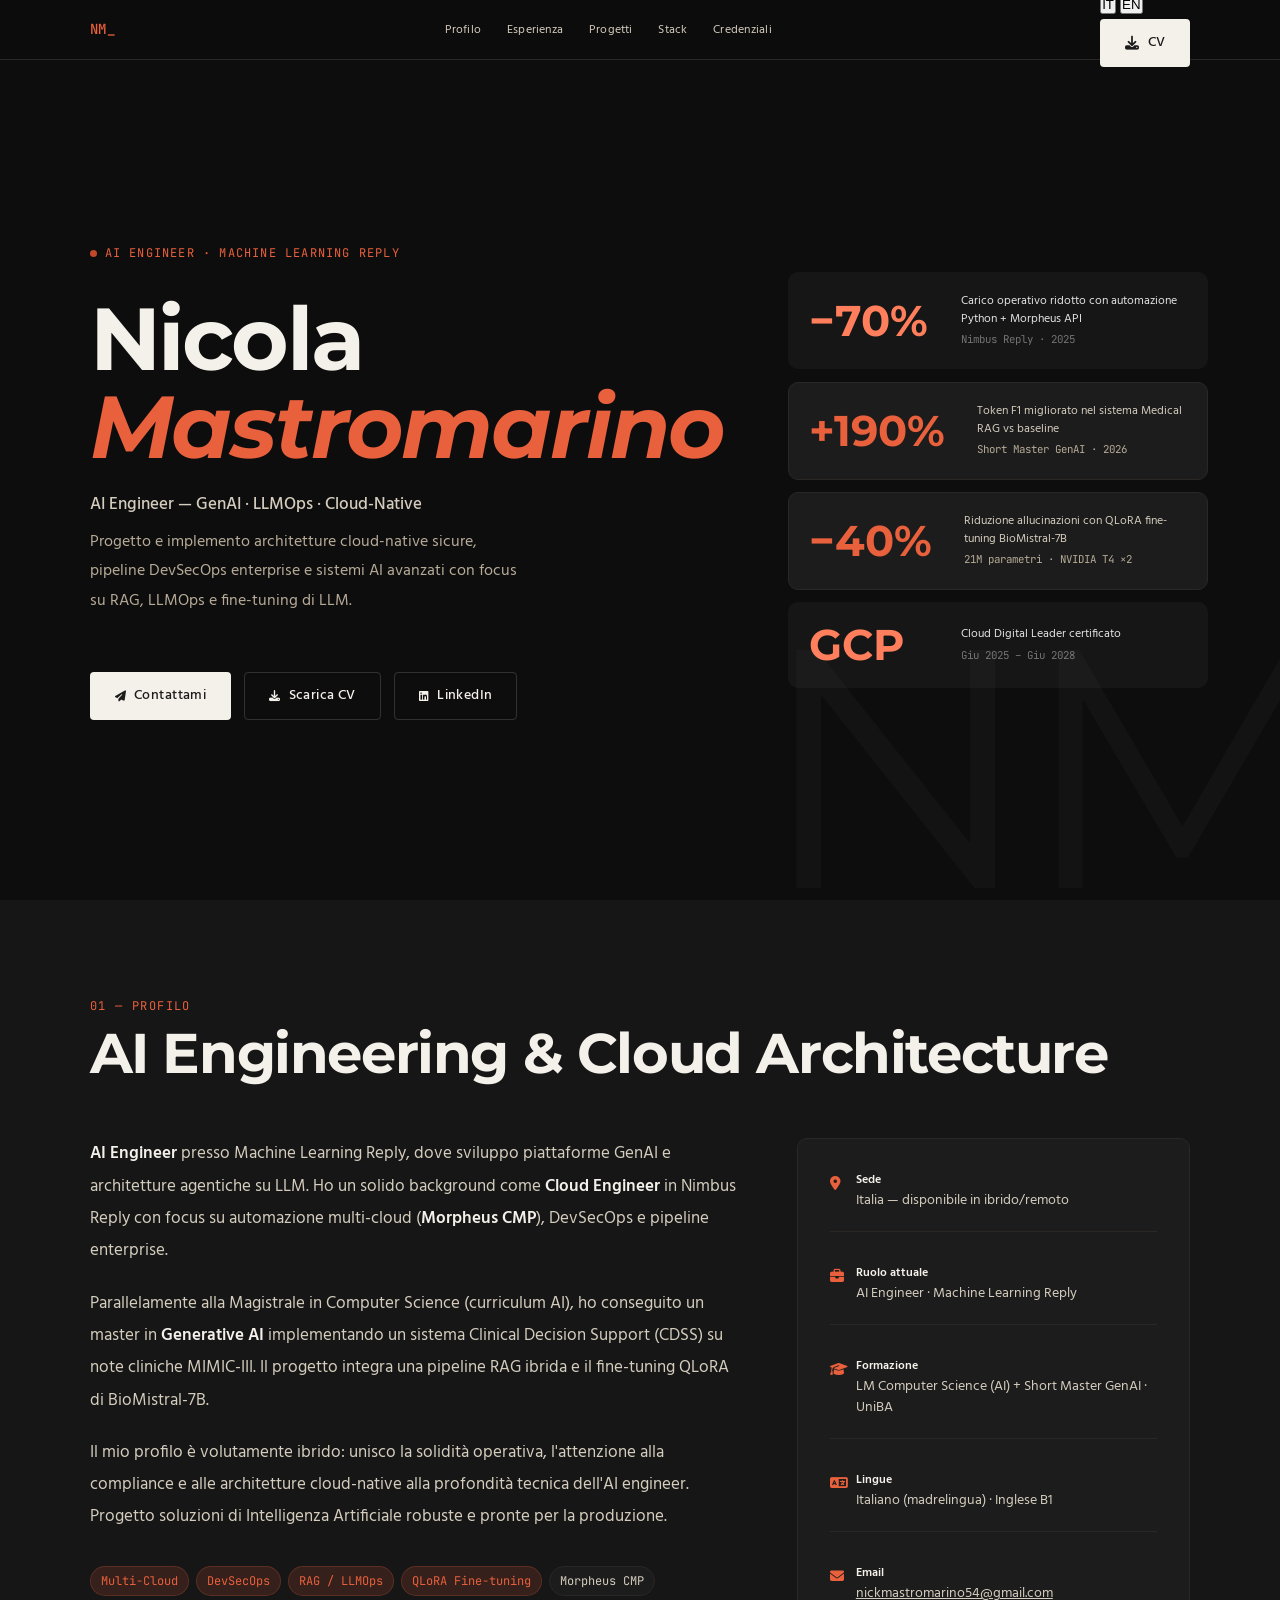
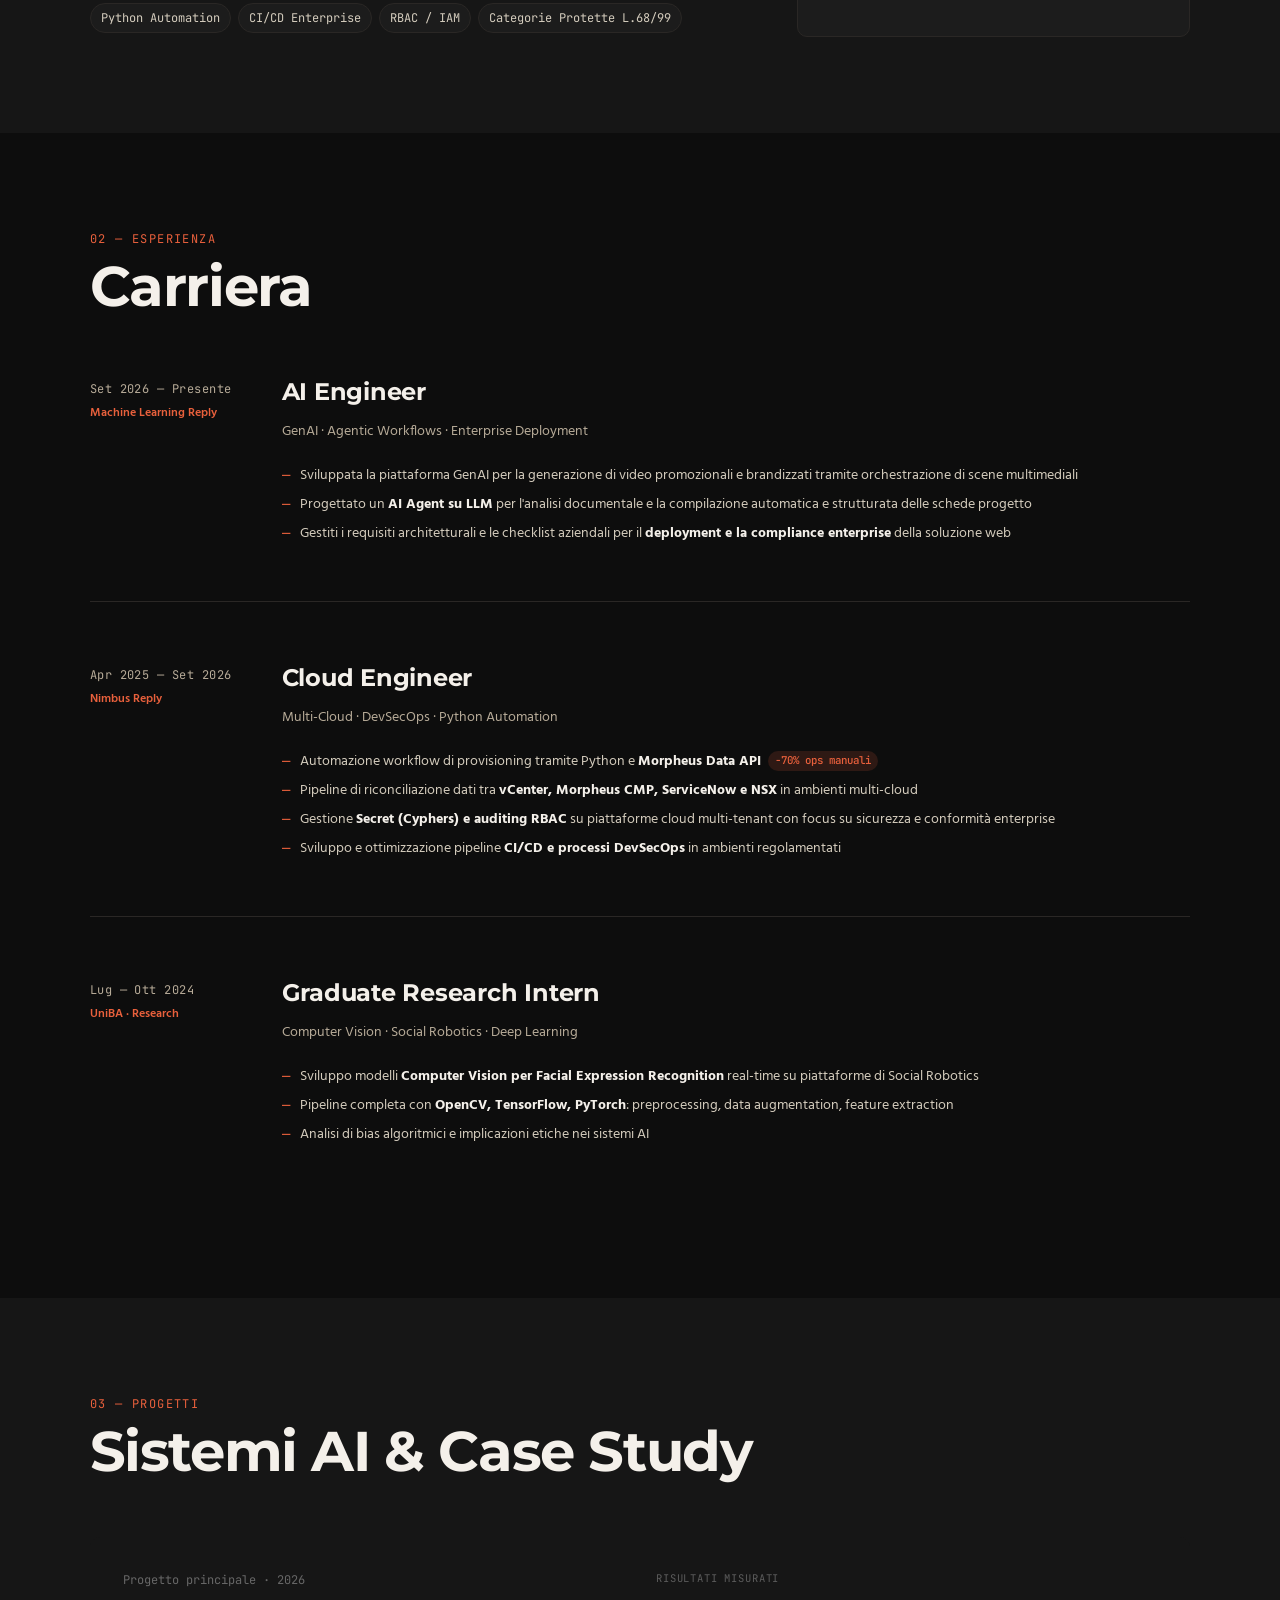
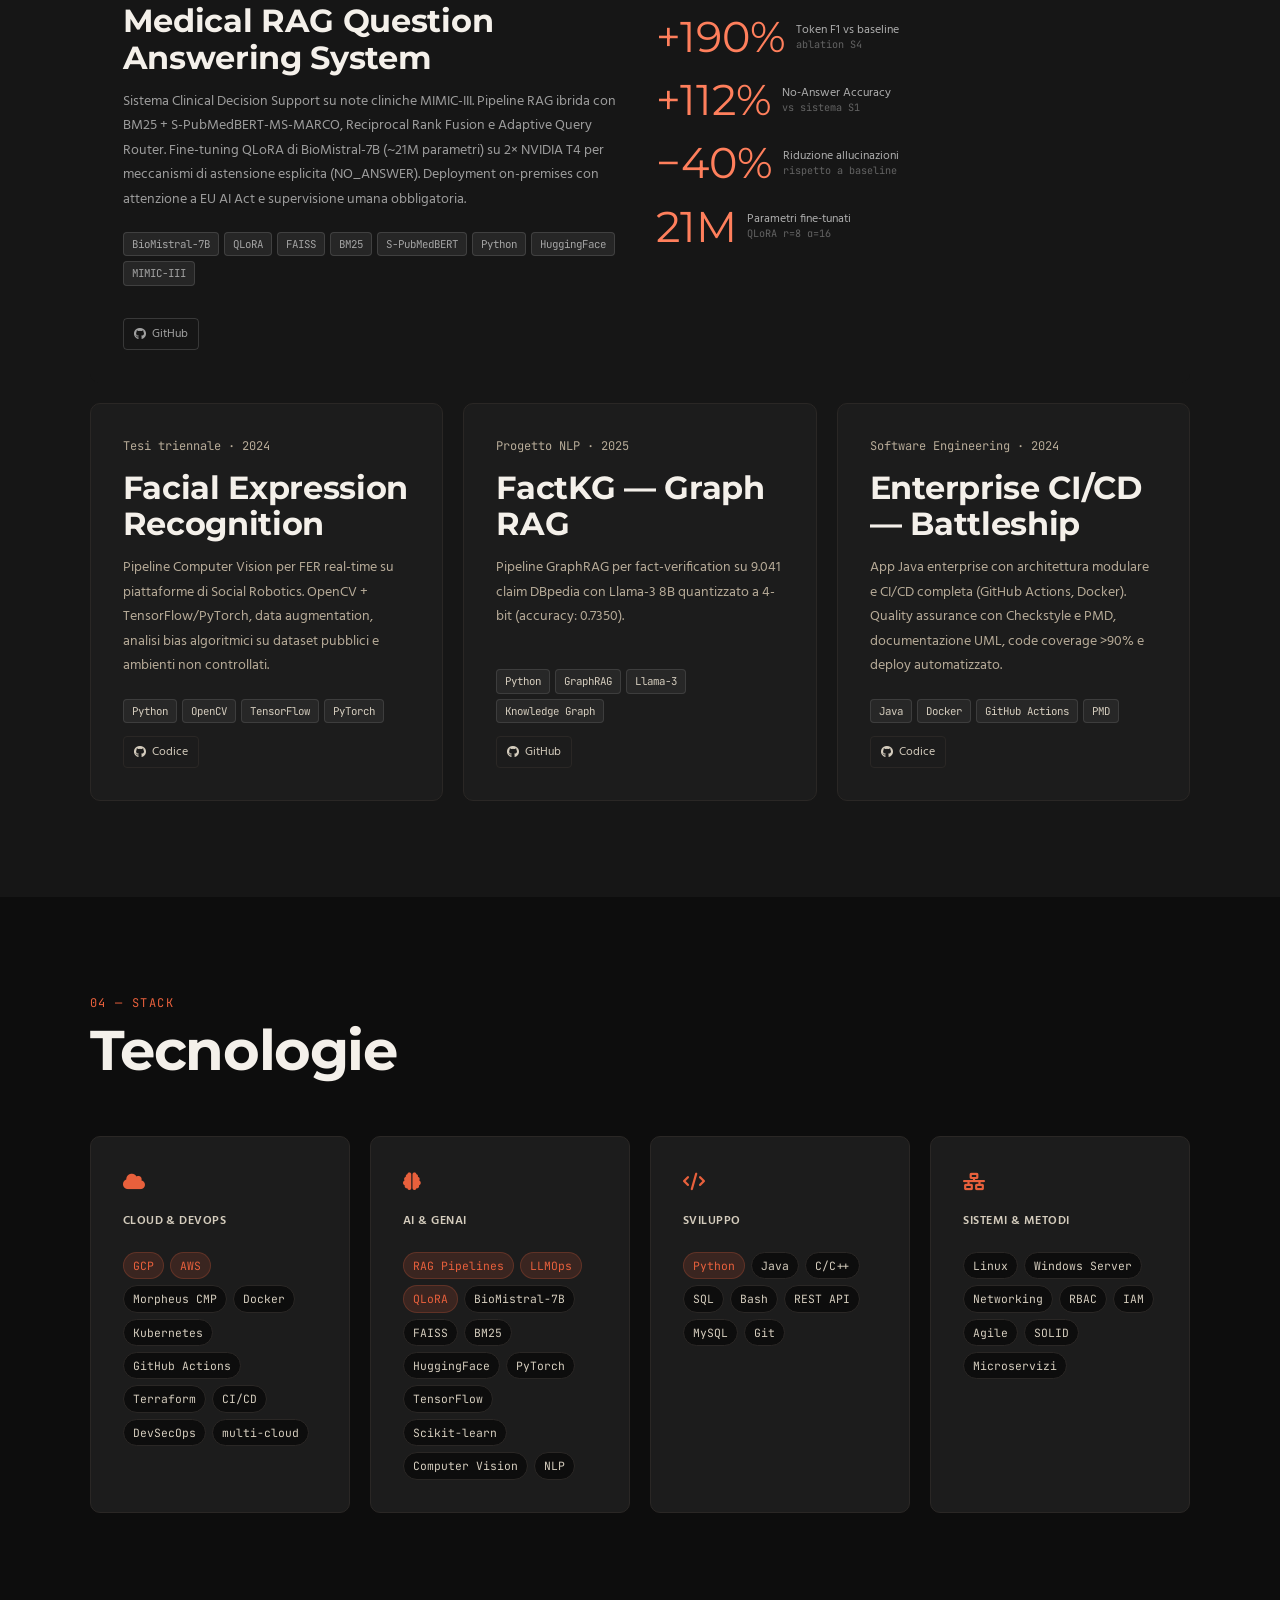
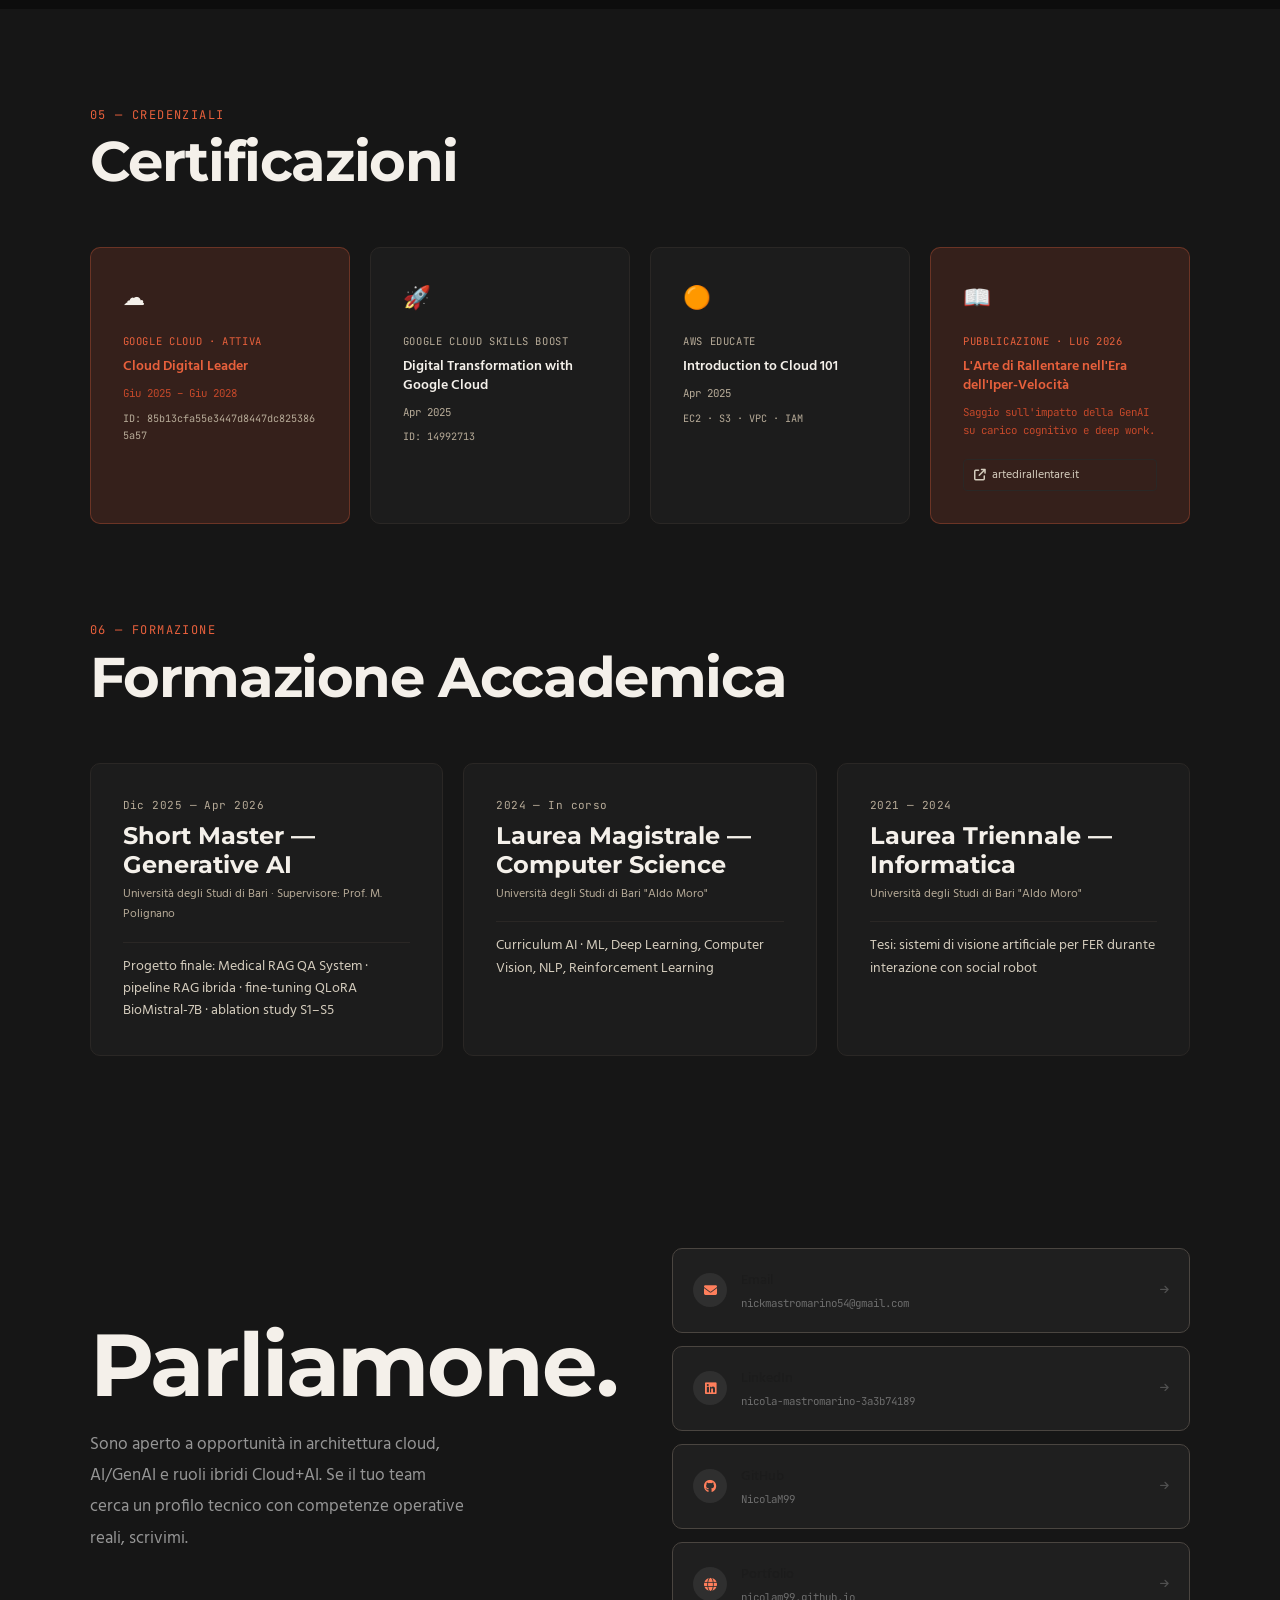
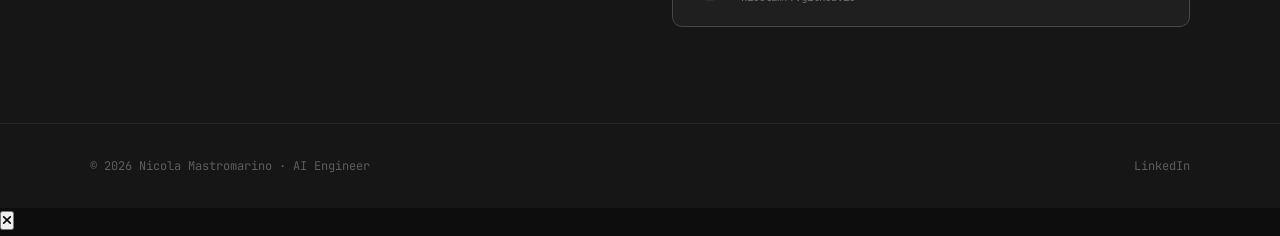
==== commit e167dbc6: "Remove Sorgente link from footer" ====
--- a/index.html
+++ b/index.html
@@ -1777,7 +1777,6 @@
   <footer class="site-footer" role="contentinfo">
     <p>© 2026 Nicola Mastromarino · AI Engineer</p>
     <nav class="foot-links" aria-label="Link footer">
-      <a href="https://github.com/NicolaM99/NicolaM99.github.io" target="_blank" rel="noopener noreferrer" aria-label="Codice sorgente su GitHub (si apre in una nuova scheda)">Sorgente</a>
       <a href="https://www.linkedin.com/in/nicola-mastromarino-3a3b74189/" target="_blank" rel="noopener noreferrer" aria-label="Profilo LinkedIn (si apre in una nuova scheda)">LinkedIn</a>
     </nav>
   </footer>
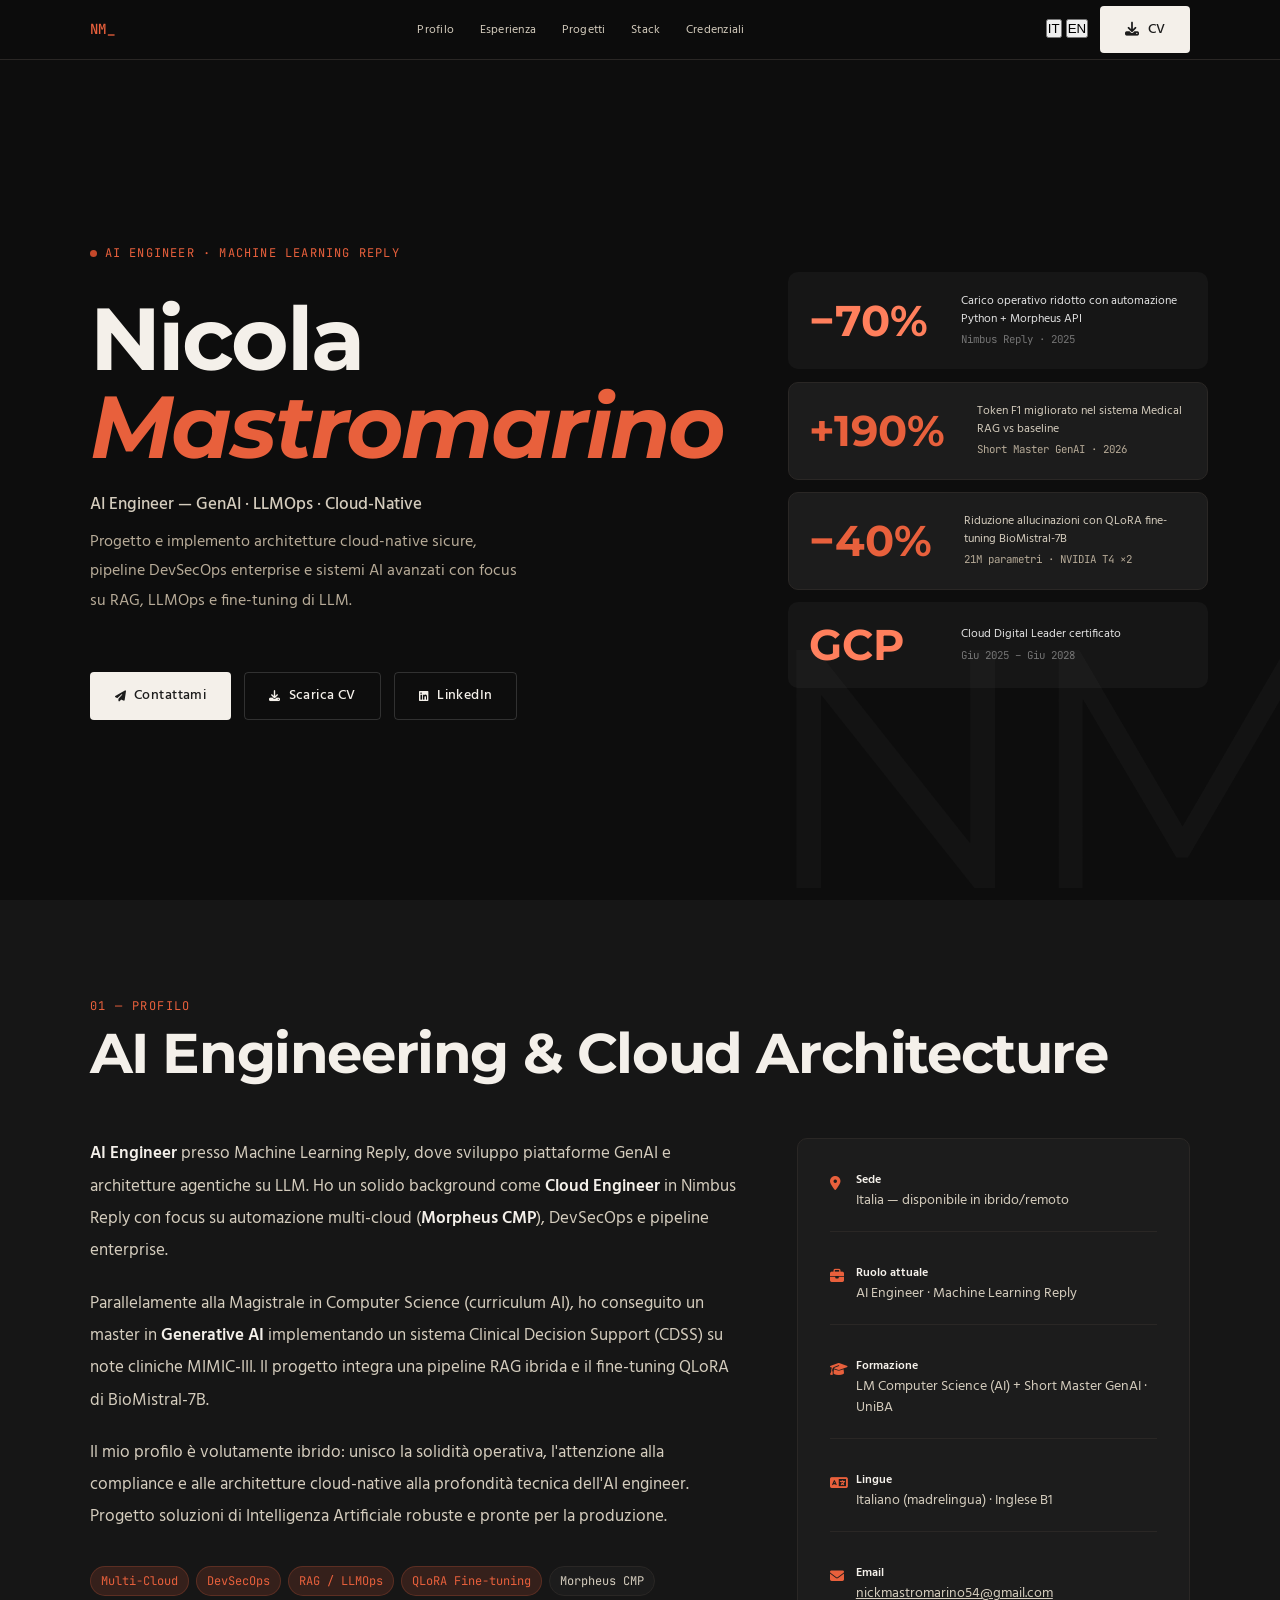
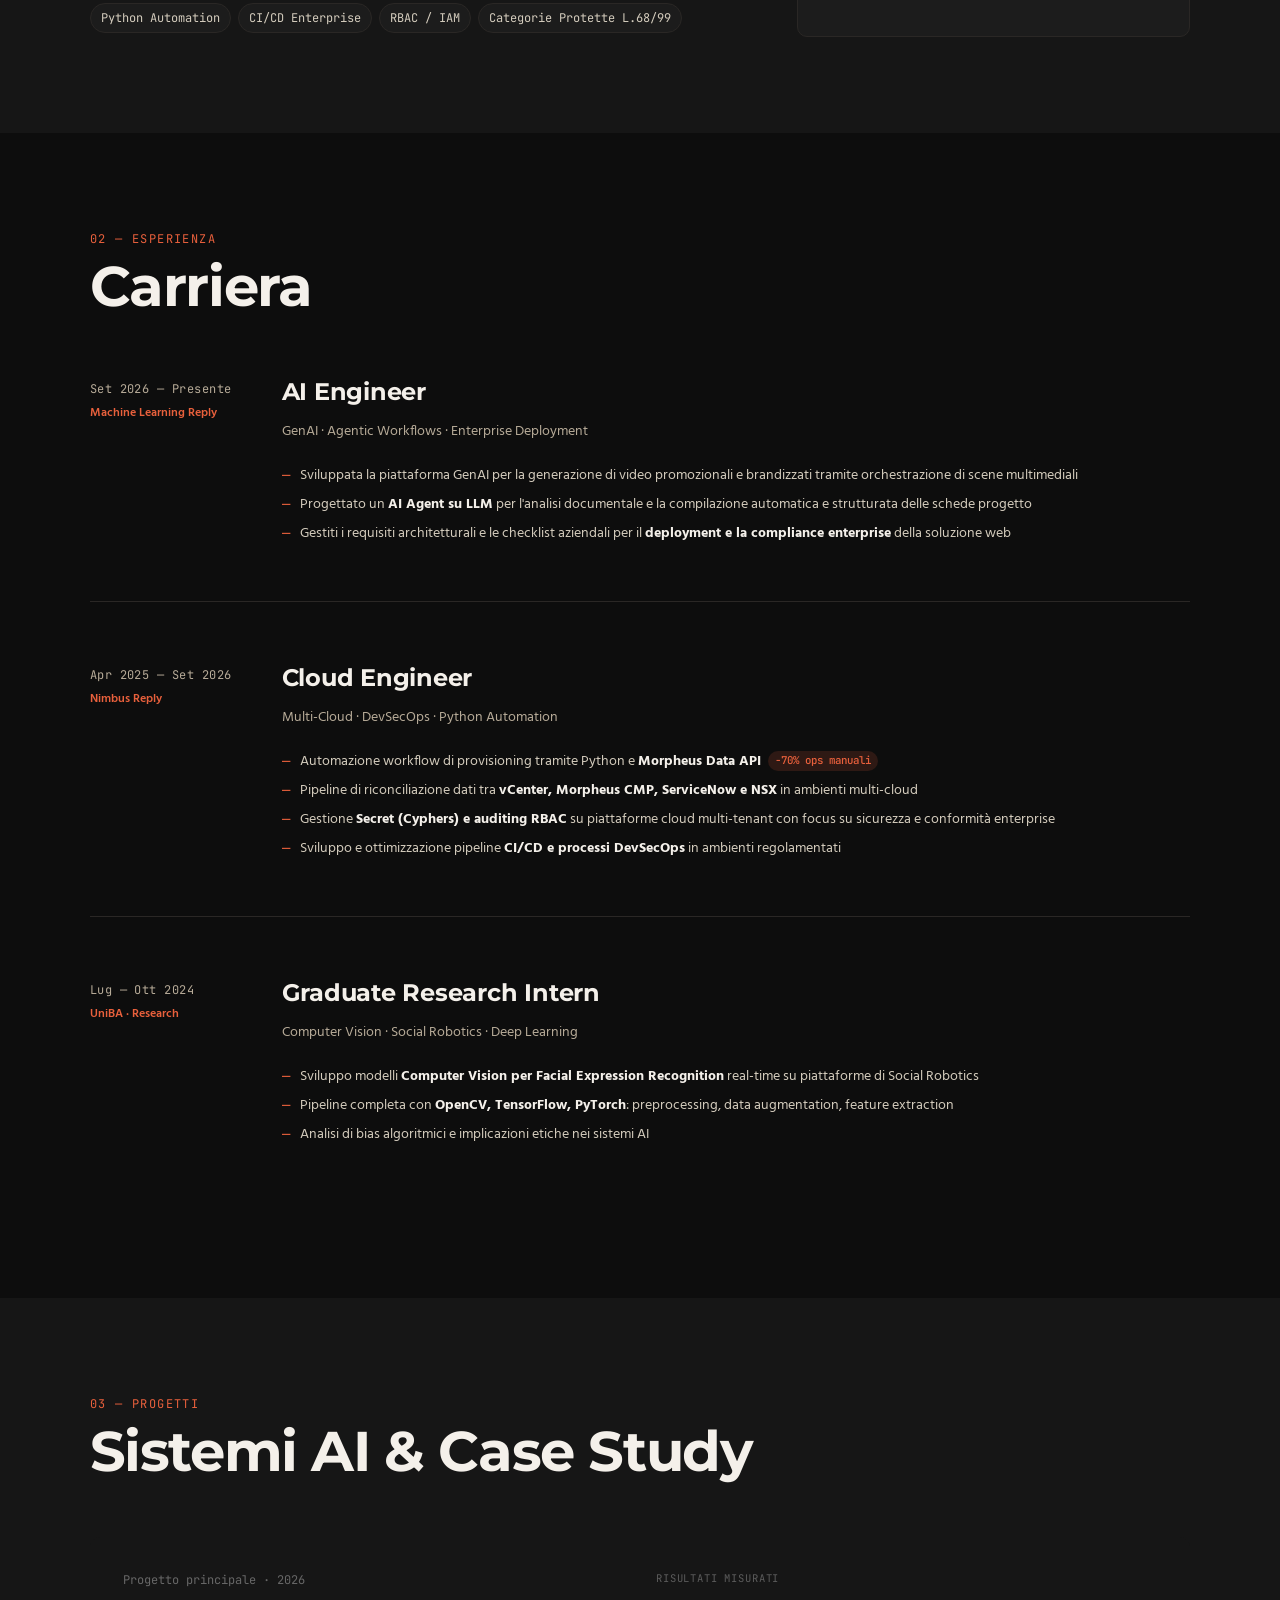
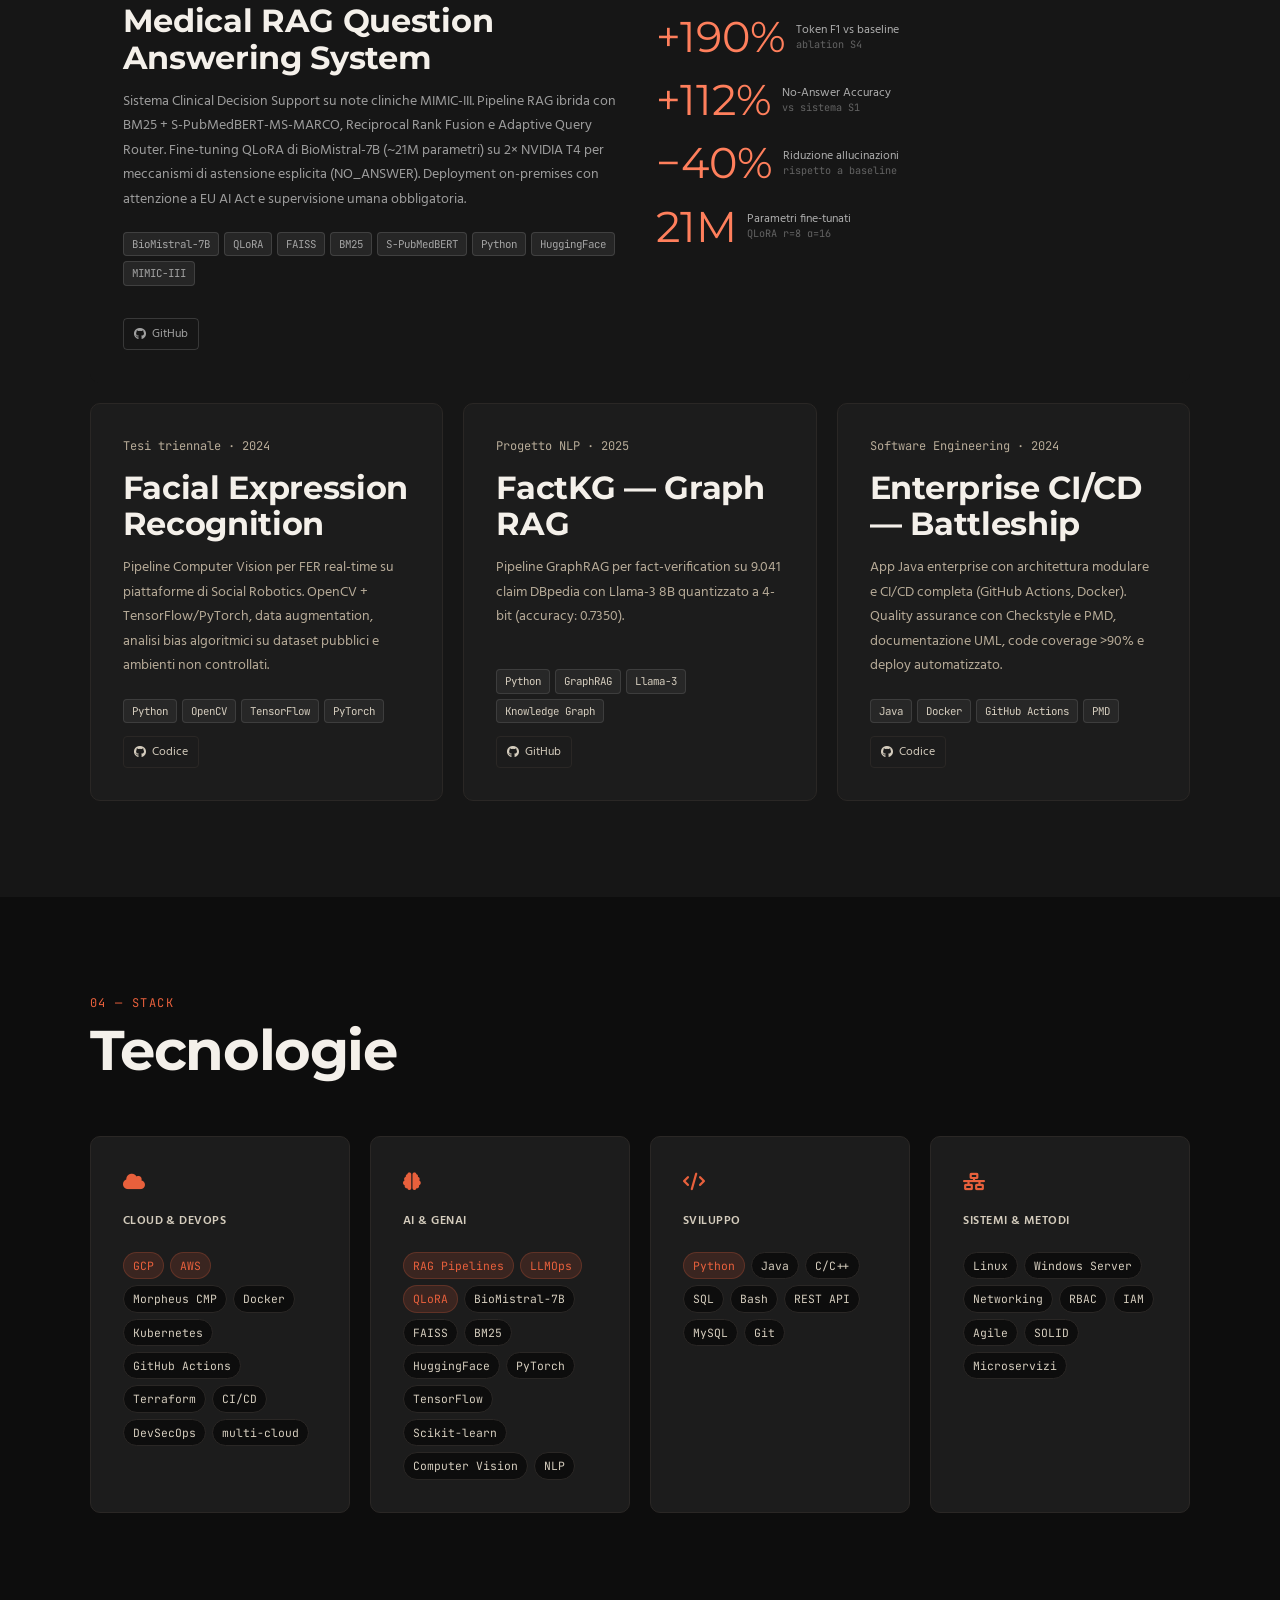
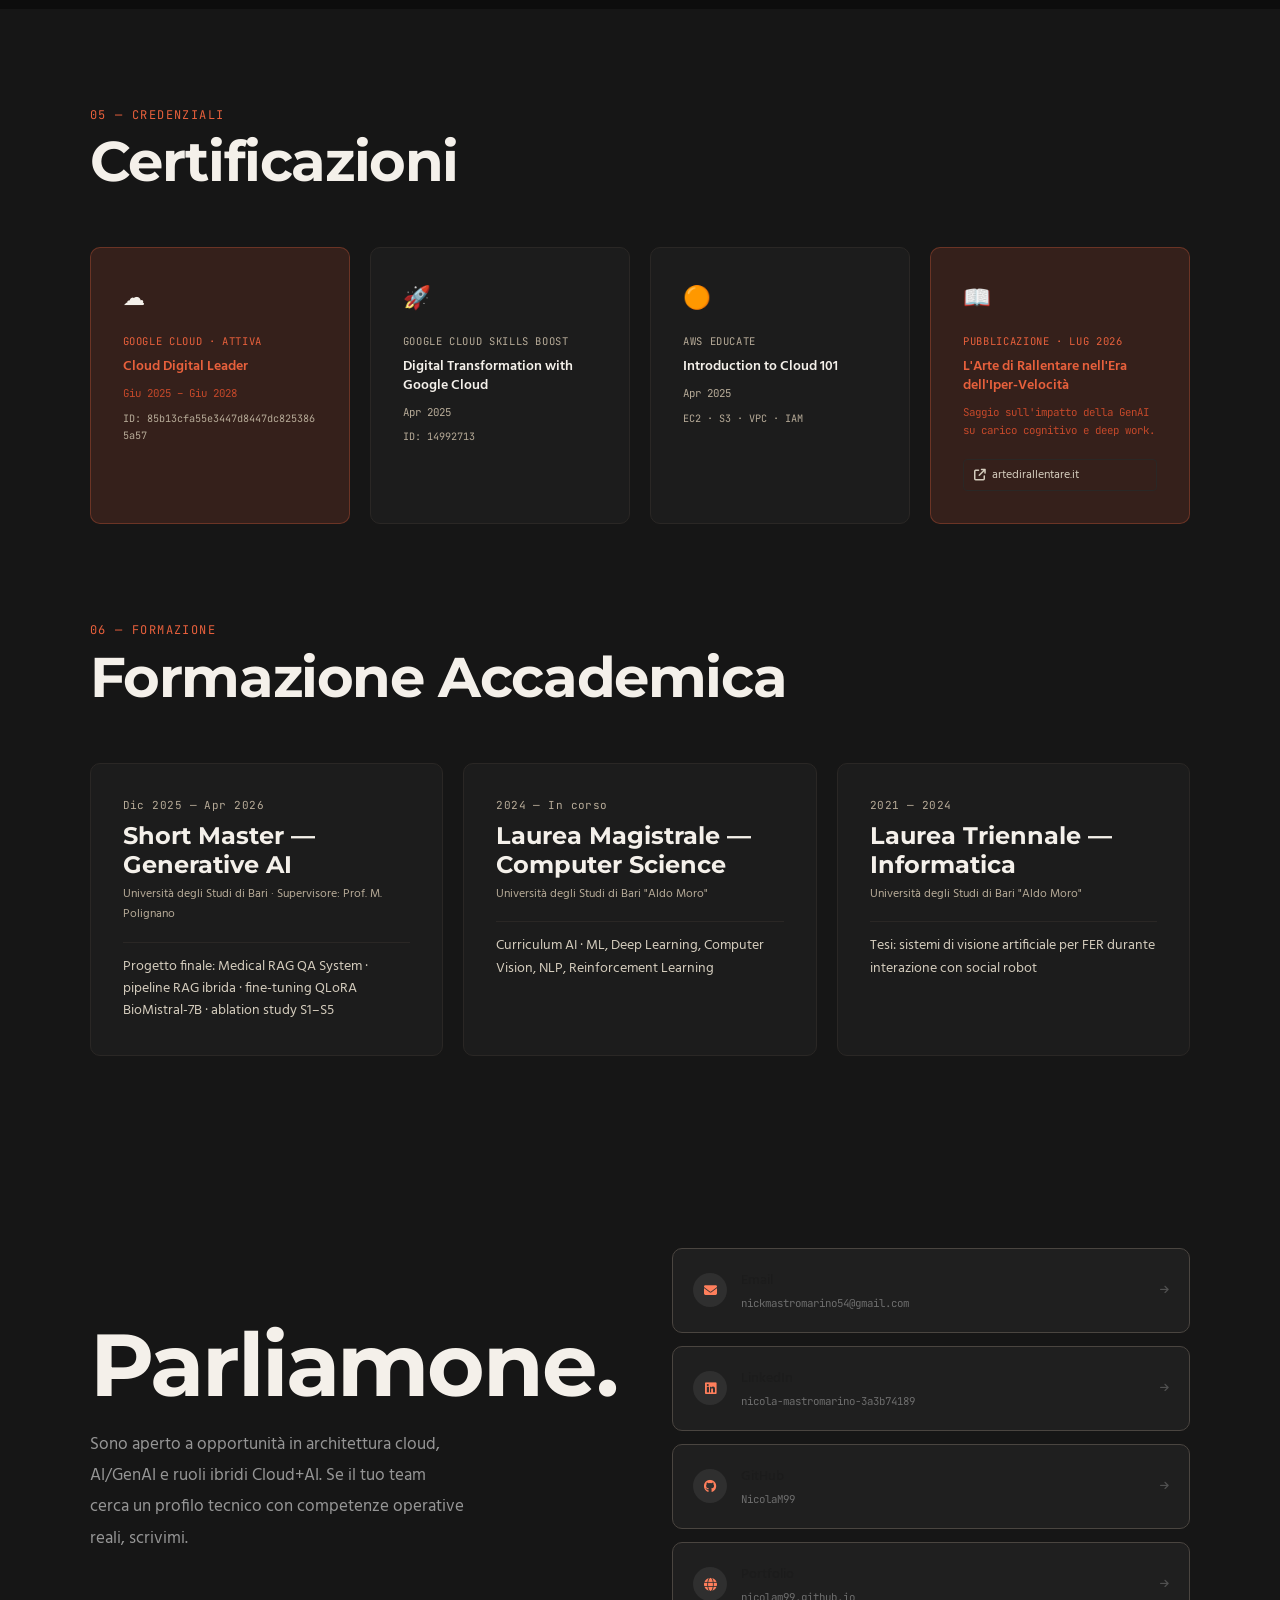
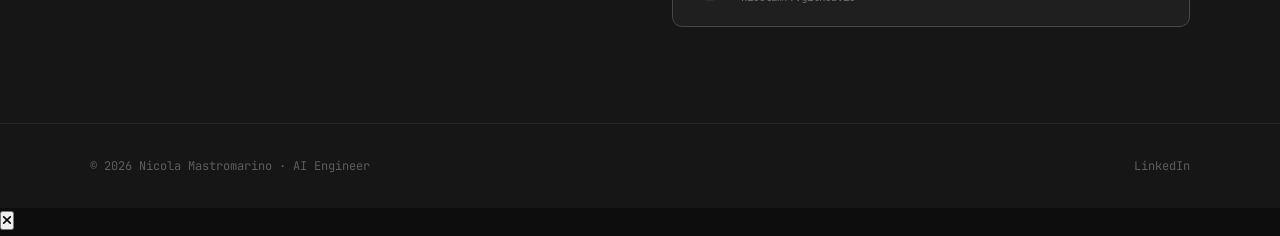
==== commit 7888ee6f: "Fix navbar IT/EN switch inline alignment" ====
--- a/index.html
+++ b/index.html
@@ -1215,6 +1215,21 @@
       }
 
       .contact-grid { gap: var(--space-4); }
+    }
+    .nav-actions {
+      display: flex;
+      flex-direction: row;
+      align-items: center;
+      flex-wrap: nowrap;
+      flex-shrink: 0;
+      gap: 0.75rem;
+    }
+    .nav-actions .nav-cta {
+      flex-shrink: 0;
+      white-space: nowrap;
+    }
+    .lang-switch {
+      flex-shrink: 0;
     }
   </style>
 </head>
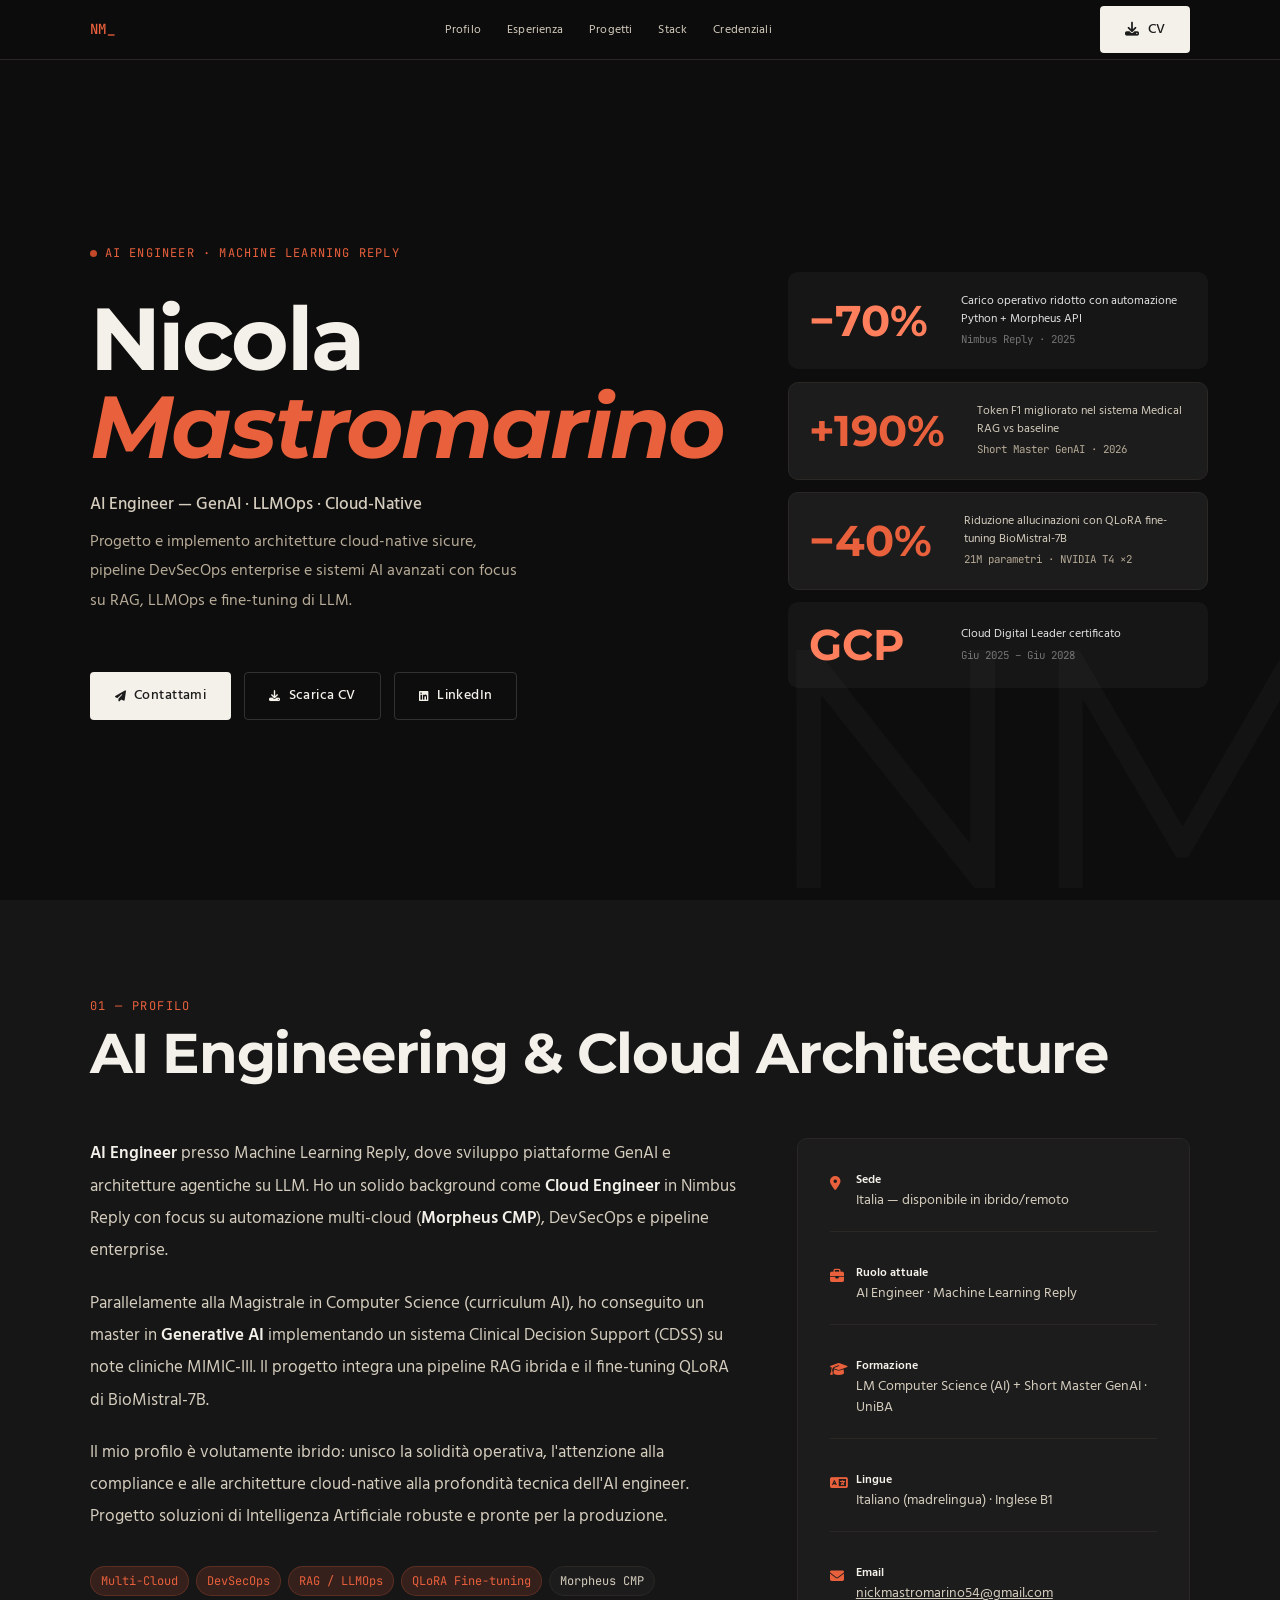
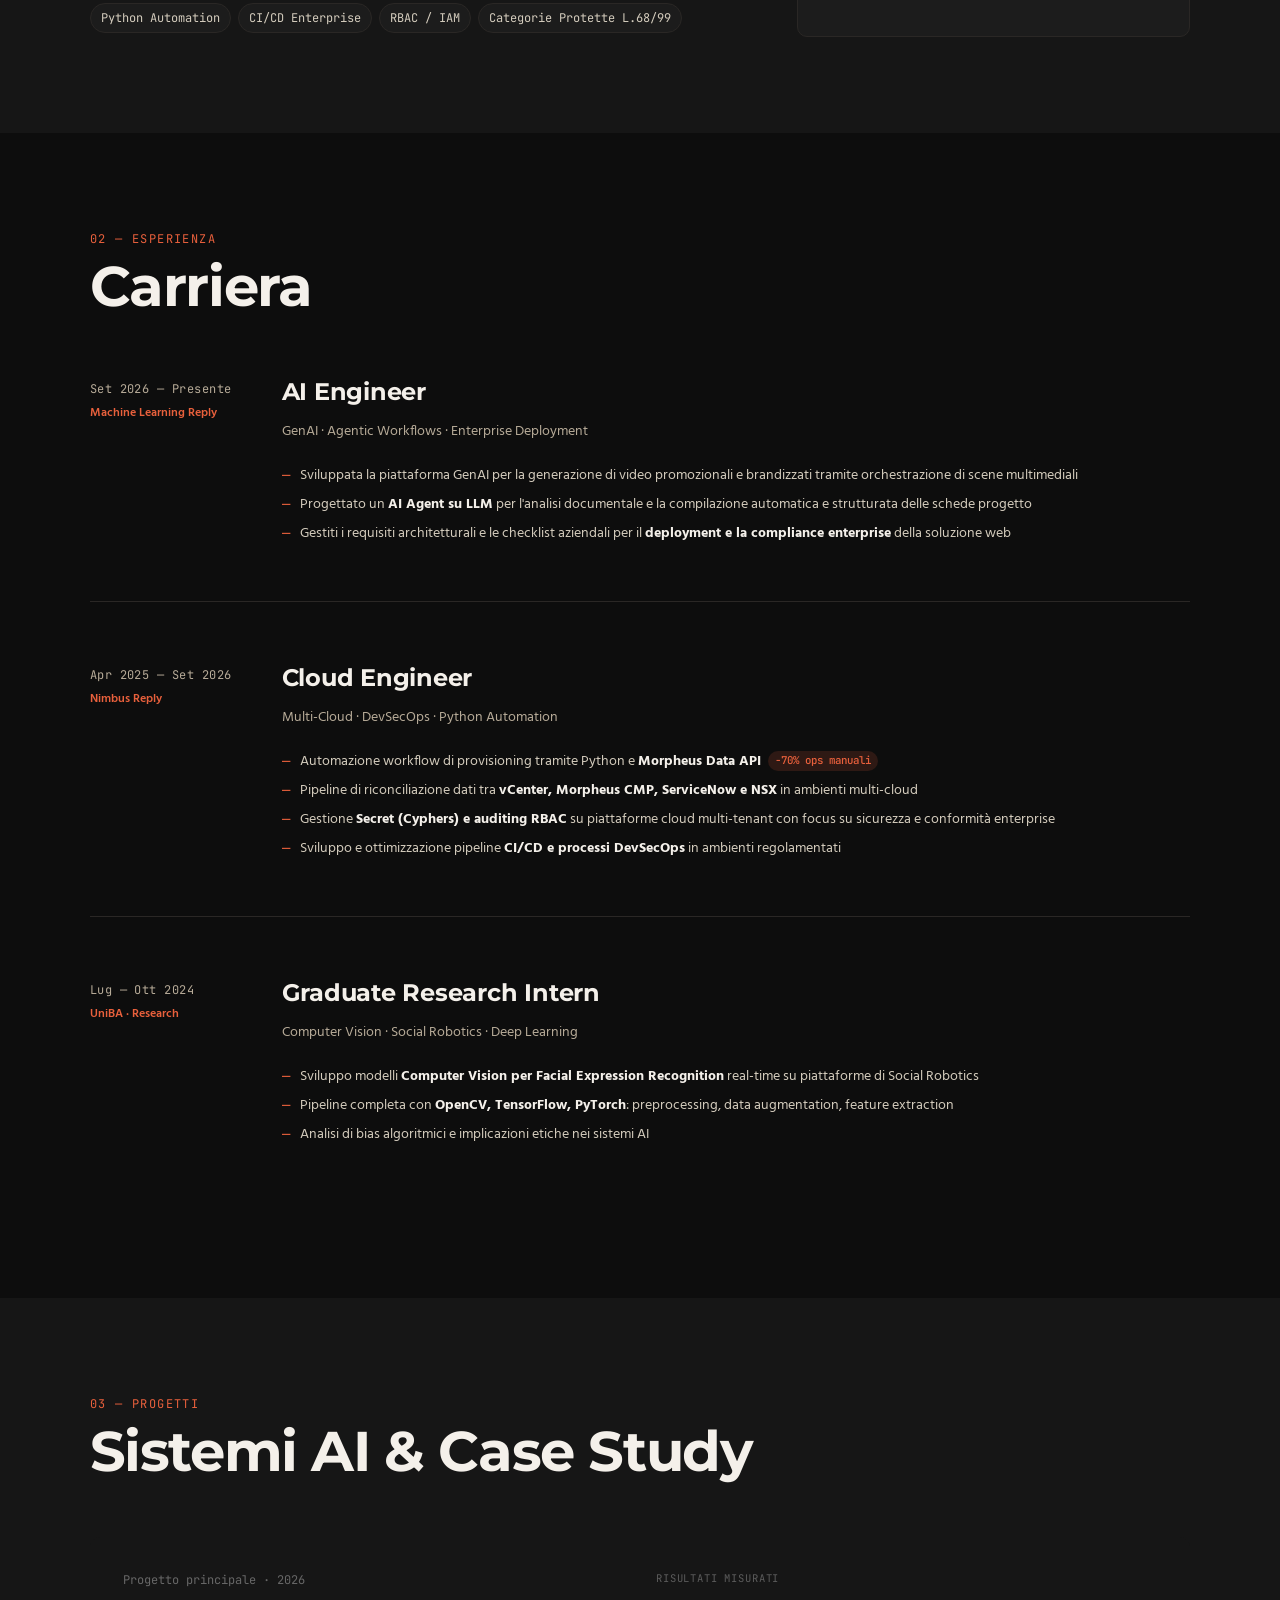
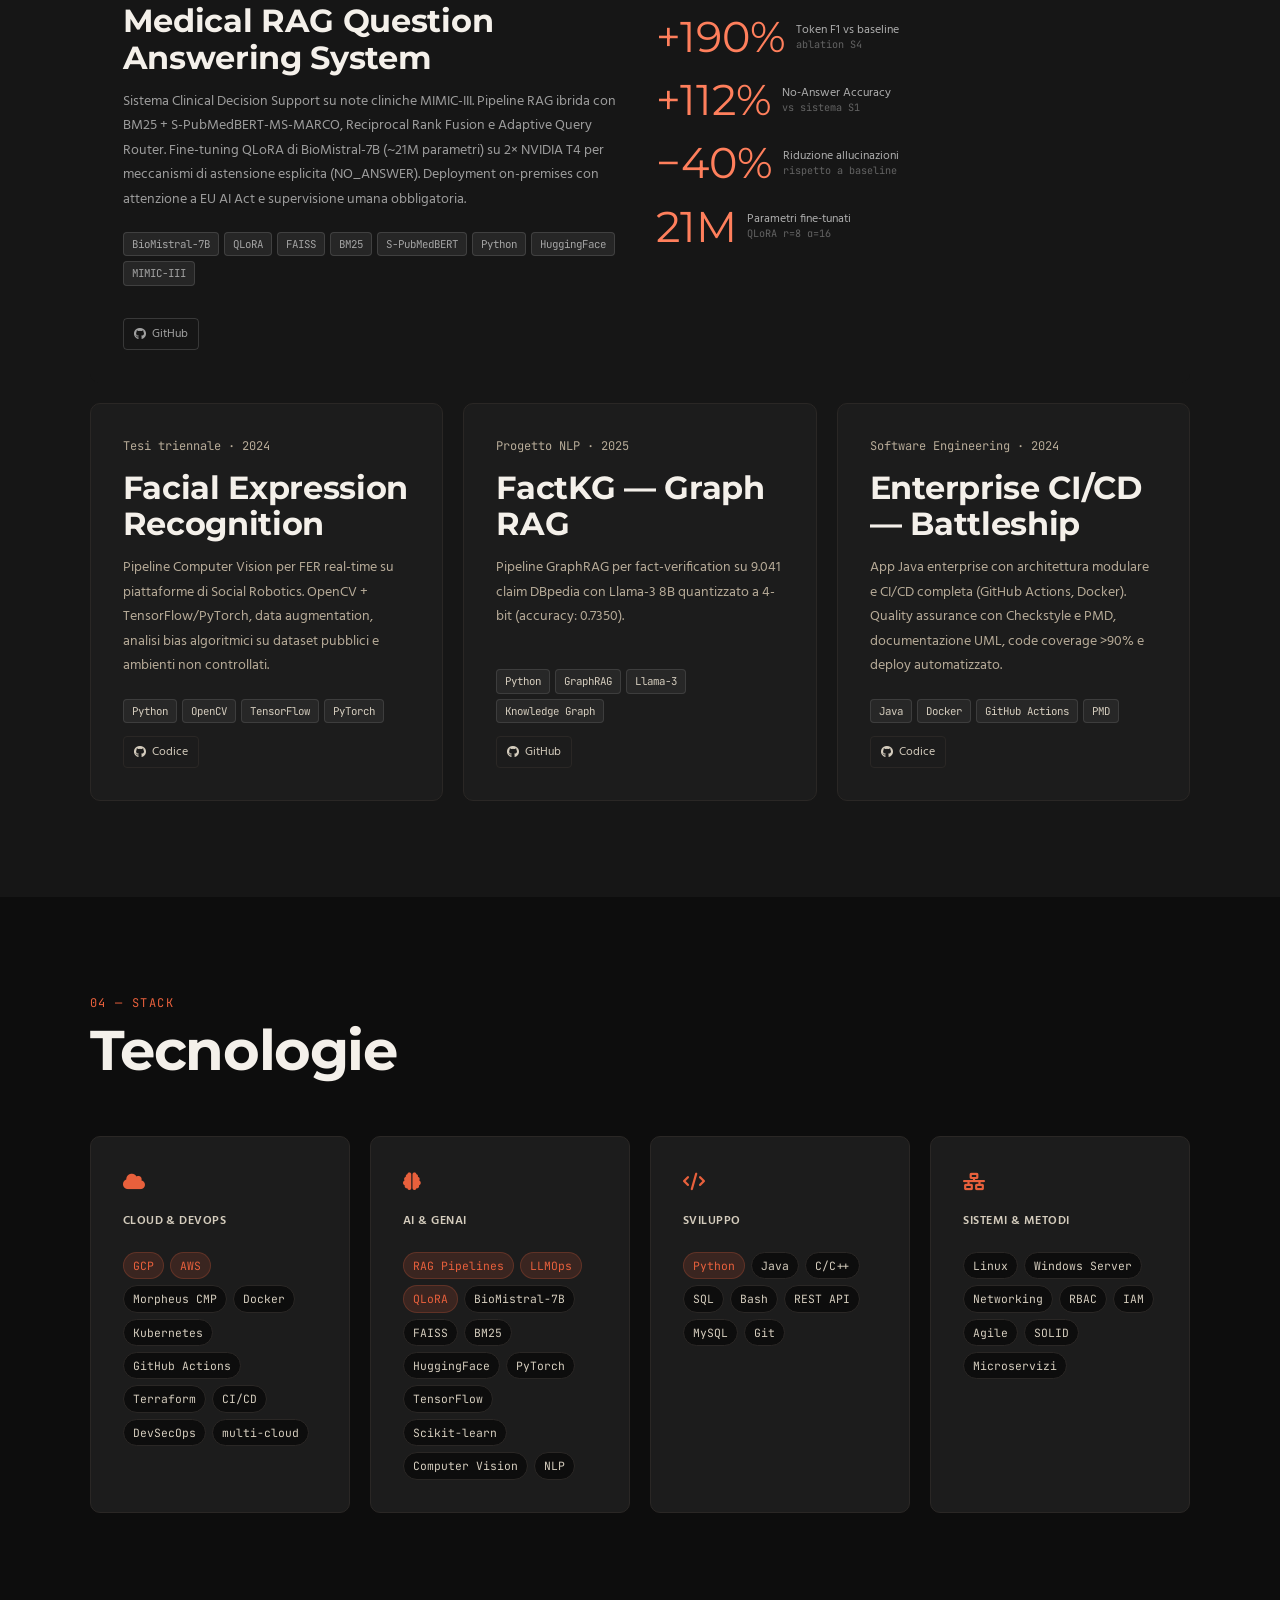
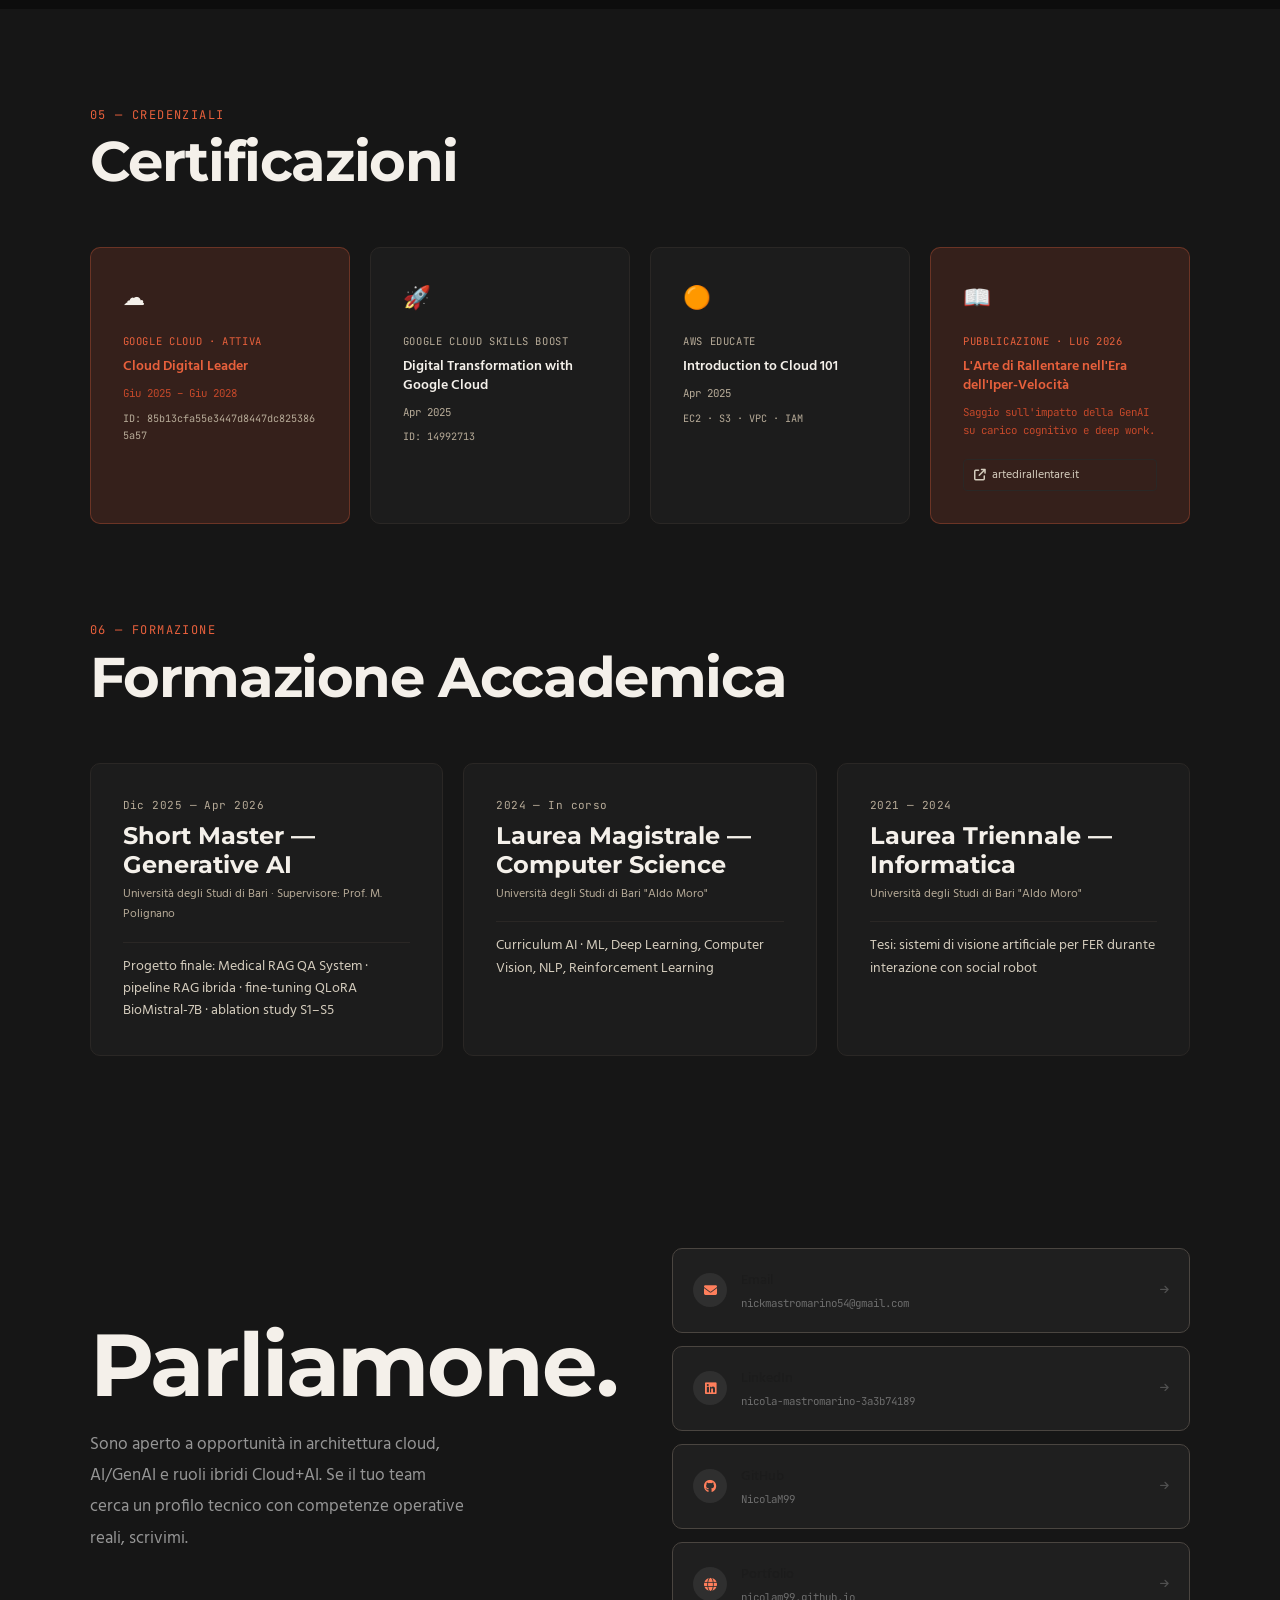
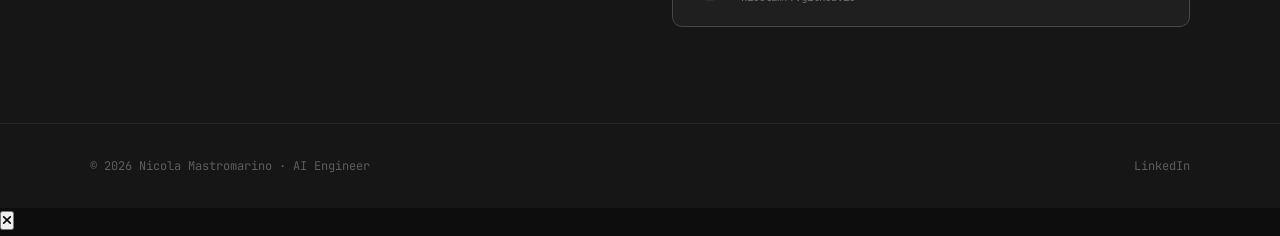
==== commit 2b961d2d: "Remove IT/EN language switch from navbar" ====
--- a/index.html
+++ b/index.html
@@ -1252,15 +1252,9 @@
       <li><a href="#certs" data-i18n="nav_certs">Credenziali</a></li>
     </ul>
 
-    <div class="nav-actions">
-      <div class="lang-switch" role="group" aria-label="Seleziona lingua">
-        <button type="button" class="lang-btn is-active" data-lang="it" aria-pressed="true">IT</button>
-        <button type="button" class="lang-btn" data-lang="en" aria-pressed="false">EN</button>
-      </div>
-      <a href="assets/documents/Nicola_Mastromarino_CV.pdf" class="nav-cta btn" download aria-label="Scarica il CV in PDF">
-        <i class="fas fa-download" aria-hidden="true"></i>CV
-      </a>
-    </div>
+    <a href="assets/documents/Nicola_Mastromarino_CV.pdf" class="nav-cta btn" download aria-label="Scarica il CV in PDF">
+      <i class="fas fa-download" aria-hidden="true"></i>CV
+    </a>
   </nav>
 
   <!-- ═══════════════════════════════════════════
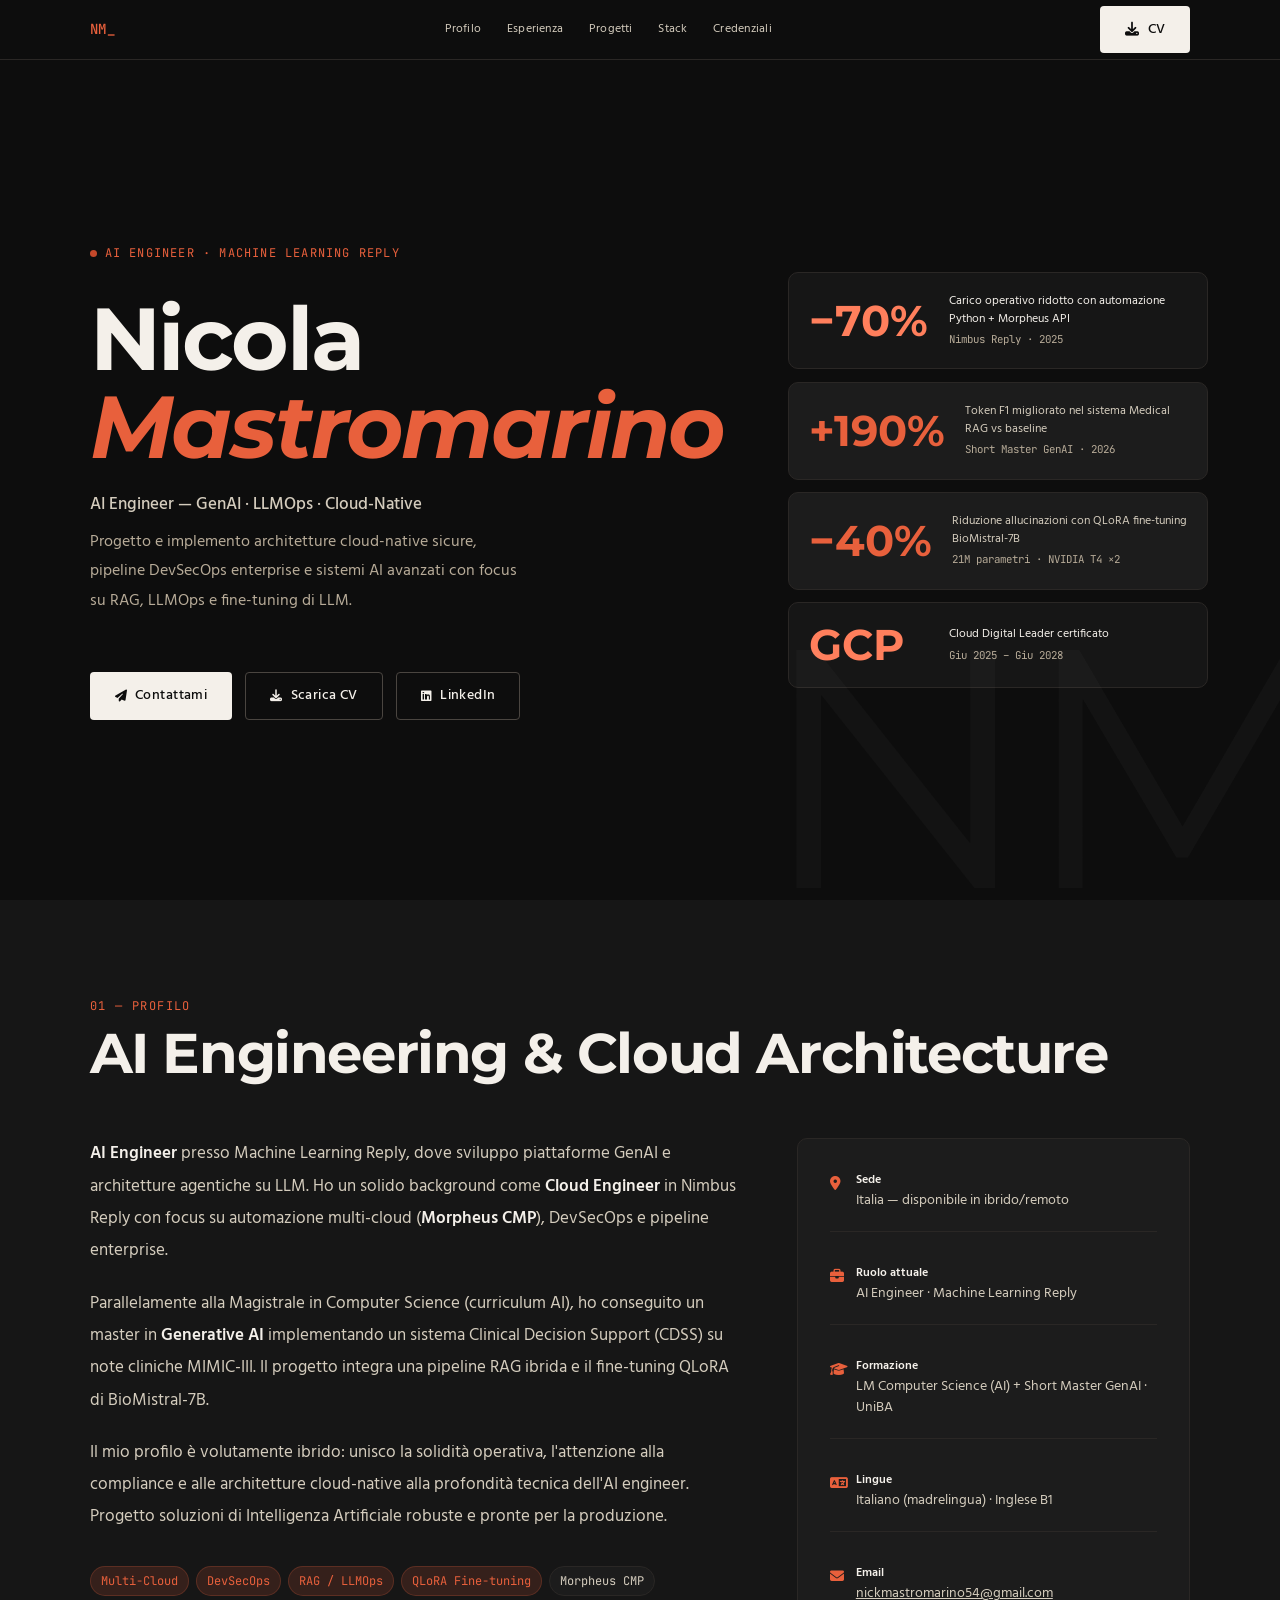
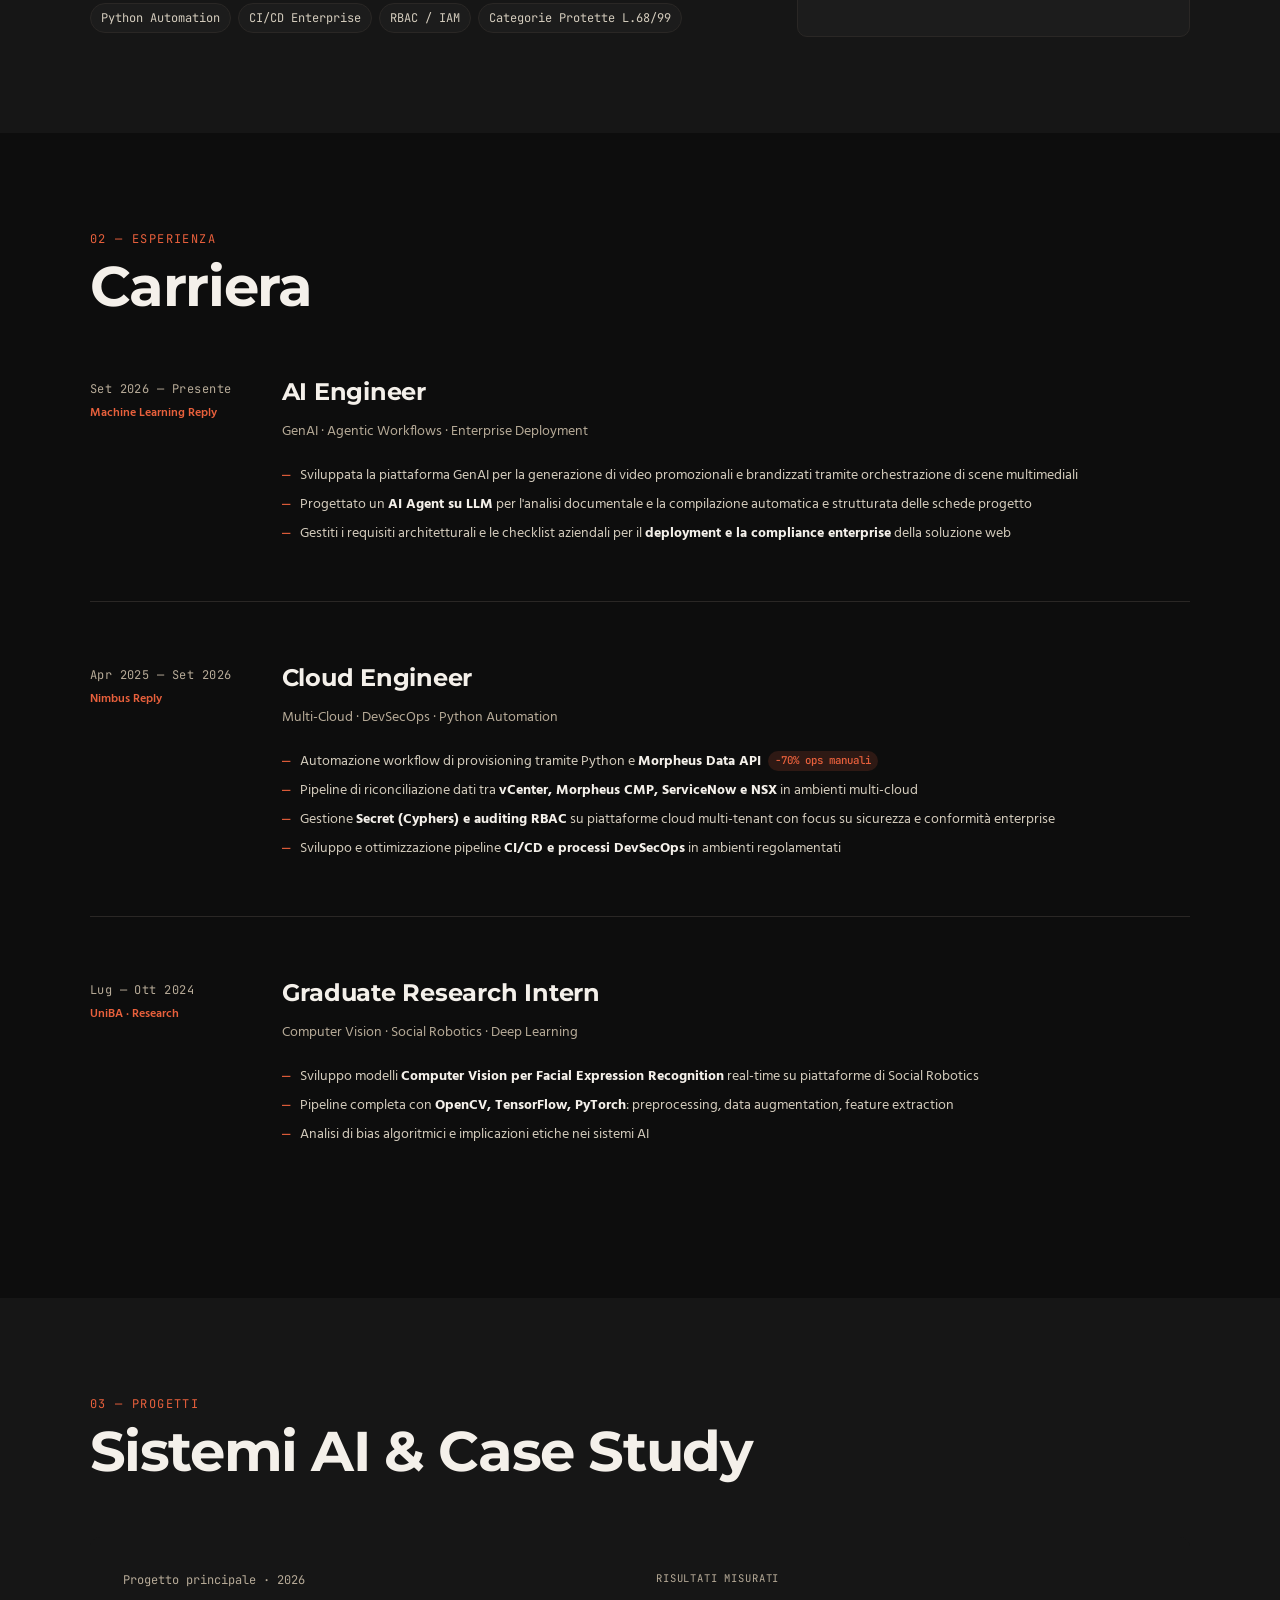
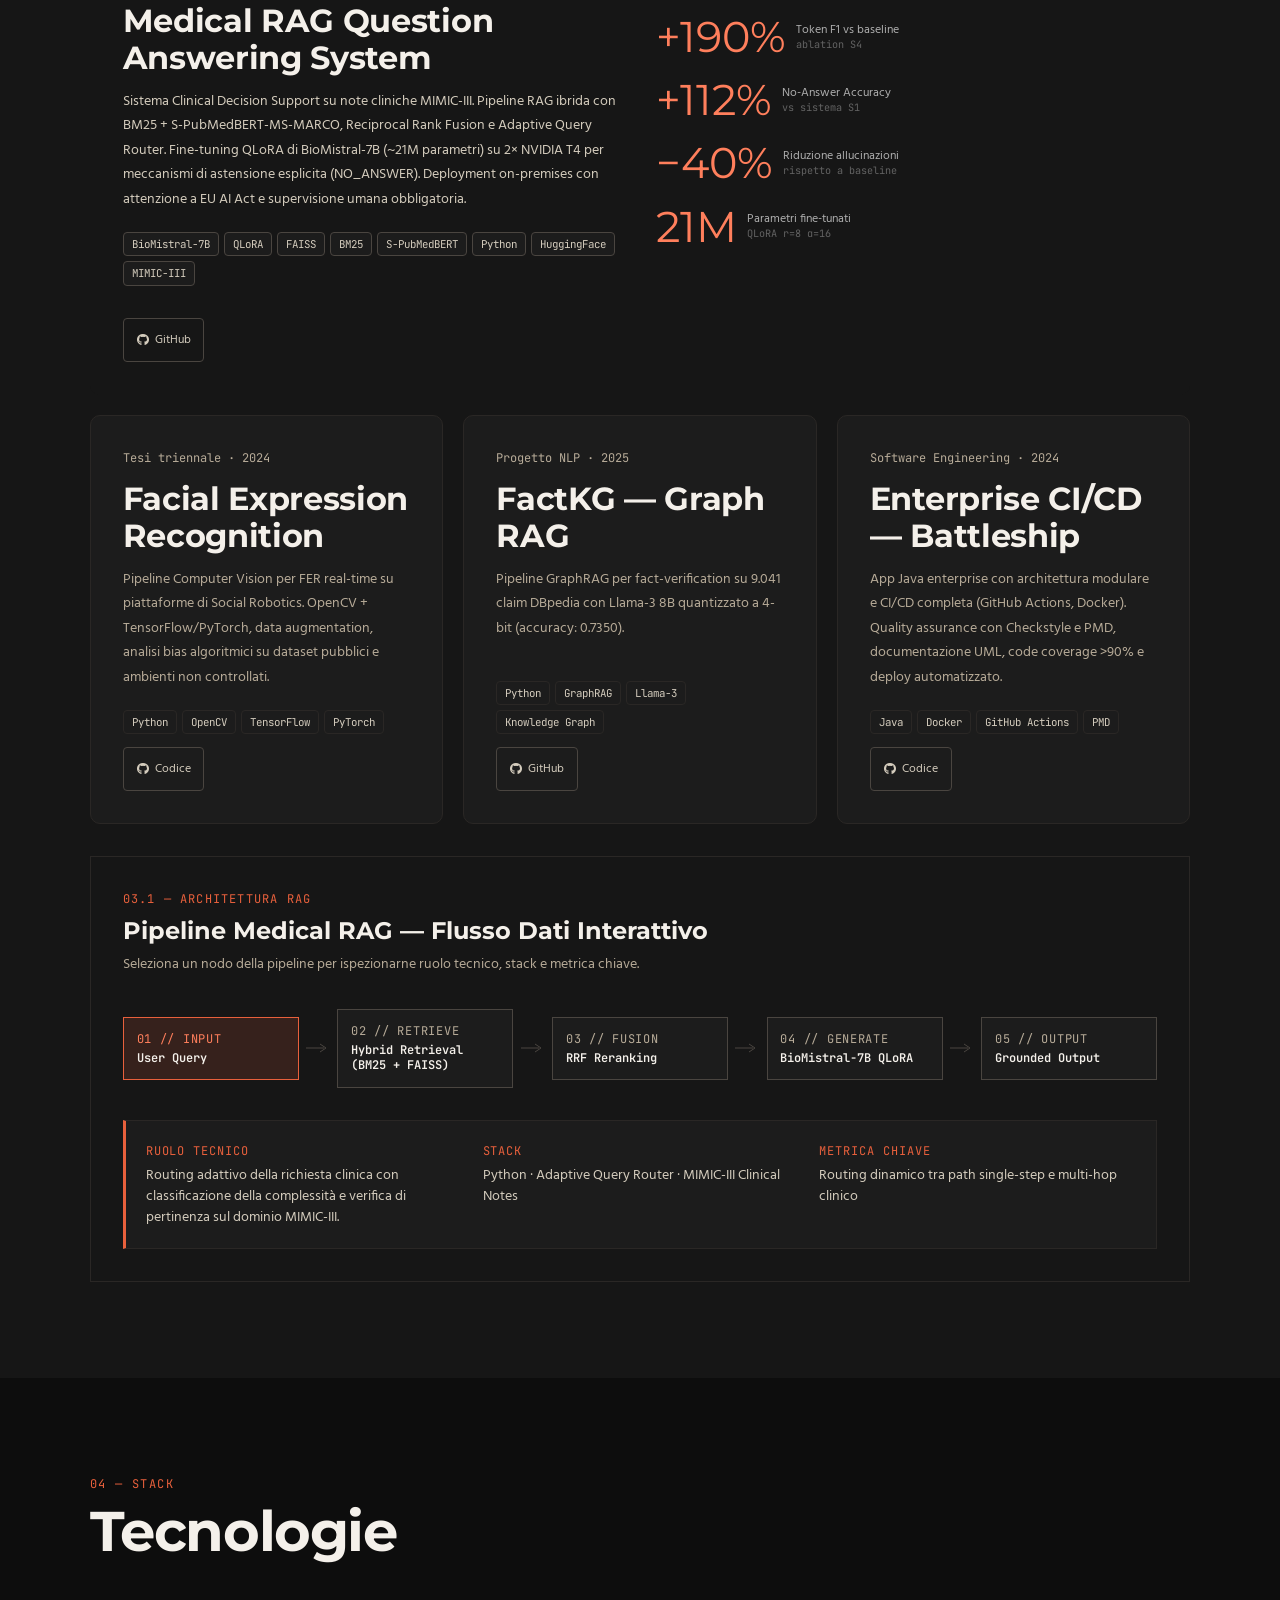
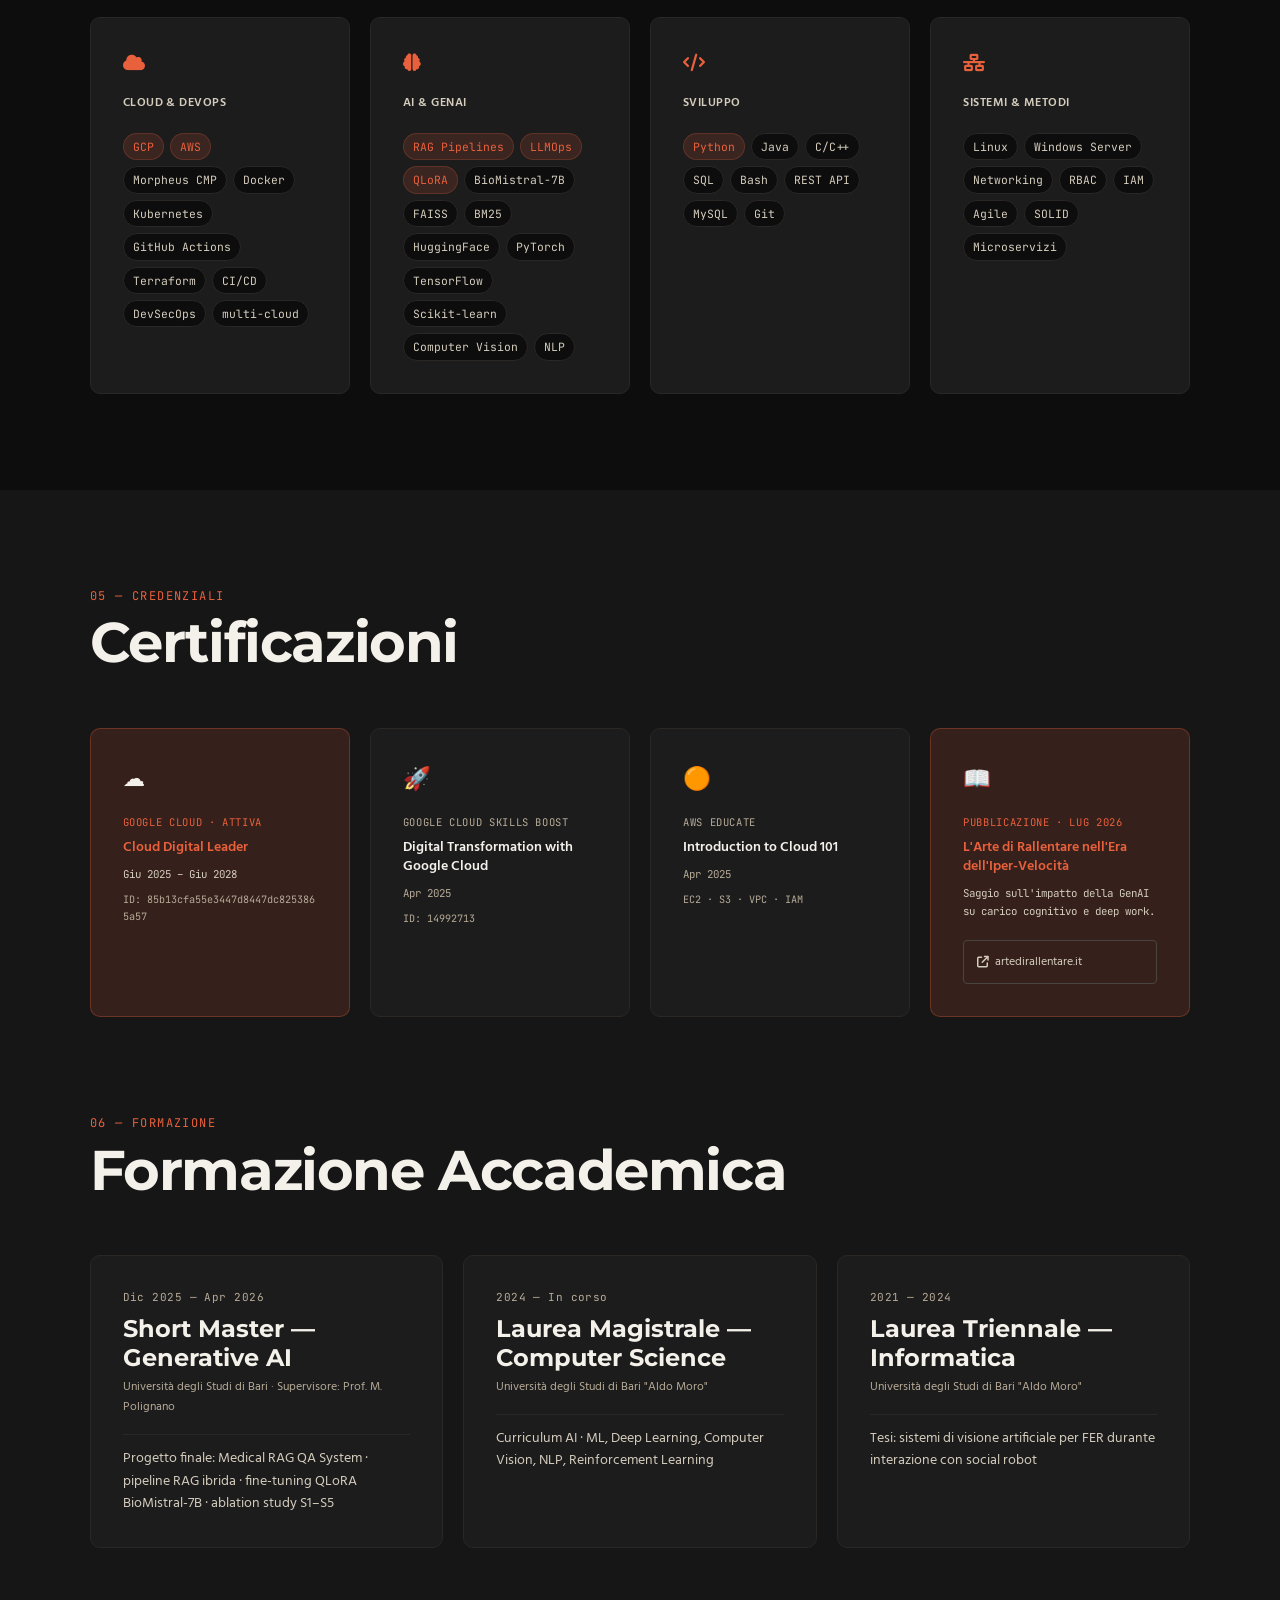
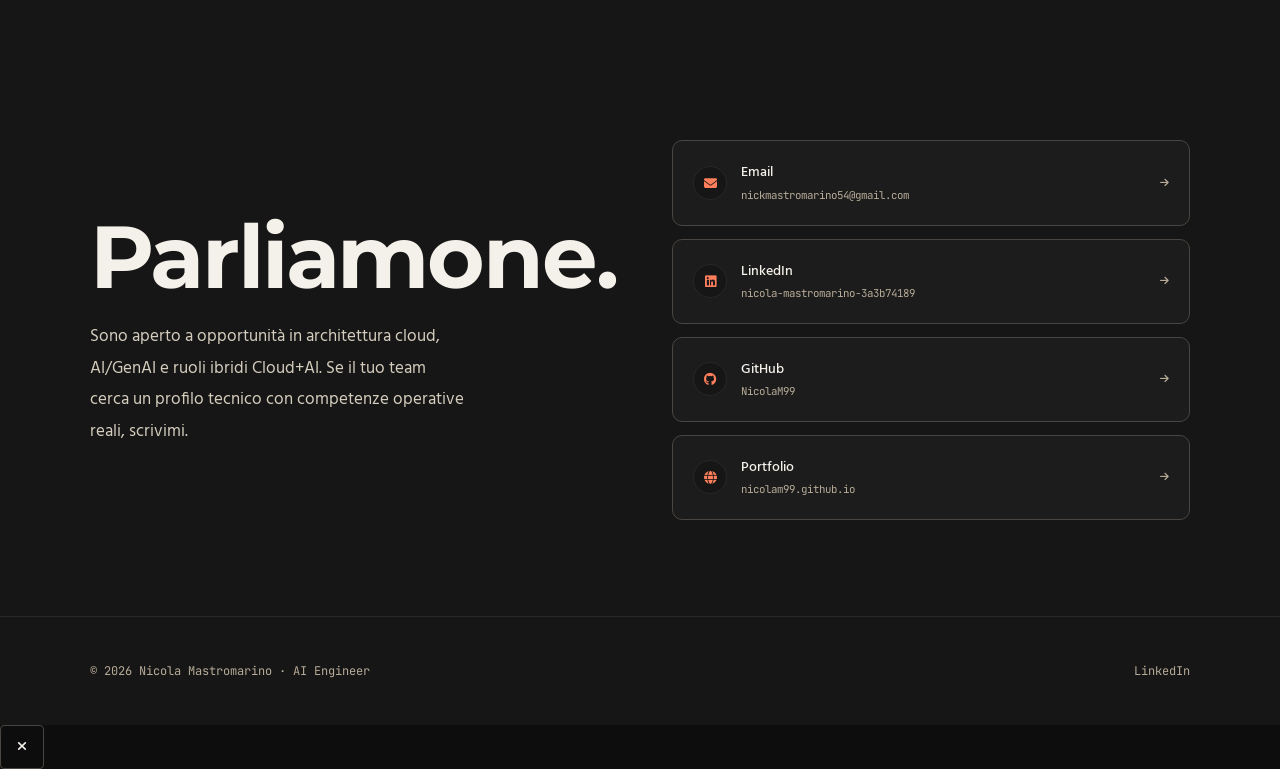
==== commit 7e7cdc41: "refactor(ui): WCAG AA+ contrast, accessible mobile drawer, and interactive RAG blueprint # Conflicts" ====
--- a/index.html
+++ b/index.html
@@ -203,7 +203,7 @@
       inset-block-start:  -999px;
       inset-inline-start: 0;
       background:  var(--color-accent);
-      color:       var(--color-surface);
+      color:       var(--color-bg);
       padding:     var(--space-2) var(--space-3);
       font-size:   var(--text-sm);
       font-weight: 600;
@@ -218,8 +218,6 @@
 
     /* ═══════════════════════════════════════════════════════════════
        NAV
-       — CSS isolation via `isolation: isolate` to scope stacking context
-       — `will-change: transform` on the bar keeps paint layers separate
     ═══════════════════════════════════════════════════════════════ */
     .site-nav {
       position:   fixed;
@@ -227,21 +225,15 @@
       inset-inline: 0;
       z-index:    200;
       display:    flex;
+      flex-wrap:  nowrap;
       align-items: center;
       justify-content: space-between;
+      gap:        var(--space-2);
       padding-block:  0;
       padding-inline: var(--page-inline);
       block-size: var(--nav-height);
-      background: rgba(13, 13, 13, 0.88);
-      /* Isolate the stacking context so backdrop-filter composites correctly */
-      isolation: isolate;
-      -webkit-backdrop-filter: blur(18px) saturate(1.4);
-              backdrop-filter: blur(18px) saturate(1.4);
+      background: var(--color-bg);
       border-block-end: 1px solid var(--color-border);
-      /* Fallback for browsers without backdrop-filter */
-      @supports not (backdrop-filter: blur(1px)) {
-        background: rgba(13, 13, 13, 0.97);
-      }
     }
 
     .nav-logo {
@@ -251,6 +243,11 @@
       color:           var(--color-accent);
       letter-spacing:  0.06em;
       text-decoration: none;
+      white-space:     nowrap;
+      flex-shrink:     0;
+      display:         inline-flex;
+      align-items:     center;
+      min-block-size:  44px;
       transition:      color var(--dur-fast) var(--ease-out);
     }
     .nav-logo:hover { color: var(--color-ink); }
@@ -262,12 +259,16 @@
     }
 
     .nav-links a {
+      display:         inline-flex;
+      align-items:     center;
+      min-block-size:  44px;
       font-size:       var(--text-xs);
       color:           var(--color-ink-2);
       text-decoration: none;
       letter-spacing:  0.02em;
       padding-block:   var(--space-1);
       position:        relative;
+      white-space:     nowrap;
       transition:      color var(--dur-fast) var(--ease-out);
     }
 
@@ -275,7 +276,7 @@
     .nav-links a::after {
       content:    '';
       position:   absolute;
-      inset-block-end:    -2px;
+      inset-block-end:    6px;
       inset-inline-start: 0;
       inline-size:  0;
       block-size:   1.5px;
@@ -288,25 +289,163 @@
     .nav-cta {
       display:         inline-flex;
       align-items:     center;
-      gap:             6px;
+      justify-content: center;
+      min-block-size:  44px;
+      gap:             var(--space-1);
       background:      var(--color-ink);
-      color:           var(--color-surface);
-      padding-block:   7px;
-      padding-inline:  16px;
+      color:           var(--color-bg);
+      padding-block:   var(--space-1);
+      padding-inline:  var(--space-3);
       border-radius:   var(--radius-sm);
       font-size:       var(--text-xs);
-      font-weight:     500;
+      font-weight:     600;
       text-decoration: none;
       letter-spacing:  0.03em;
-      /* Hardware-accelerated — no layout properties in transition */
+      white-space:     nowrap;
+      flex-shrink:     0;
       transition: background var(--dur-base) var(--ease-out),
-                  transform  var(--dur-fast) var(--ease-spring),
-                  box-shadow var(--dur-base) var(--ease-out);
+                  color      var(--dur-base) var(--ease-out),
+                  transform  var(--dur-fast) var(--ease-spring);
     }
     .nav-cta:hover {
       background:  var(--color-accent);
+      color:       var(--color-bg);
       transform:   translateY(-1px);
-      box-shadow:  0 4px 12px rgba(232, 96, 60, 0.25);
+    }
+
+    .nav-toggle {
+      display:         none;
+      align-items:     center;
+      justify-content: center;
+      min-inline-size: 44px;
+      min-block-size:  44px;
+      background:      transparent;
+      border:          1px solid var(--color-border-dark);
+      border-radius:   var(--radius-sm);
+      color:           var(--color-ink);
+      cursor:          pointer;
+      flex-shrink:     0;
+      transition:      border-color var(--dur-fast) var(--ease-out),
+                       color        var(--dur-fast) var(--ease-out);
+    }
+    .nav-toggle:hover {
+      border-color: var(--color-accent);
+      color:        var(--color-accent);
+    }
+
+    /* Mobile side drawer */
+    .drawer-overlay {
+      position:   fixed;
+      inset:      0;
+      z-index:    290;
+      background: var(--color-bg);
+      opacity:    0;
+      visibility: hidden;
+      transition: opacity var(--dur-base) var(--ease-out),
+                  visibility var(--dur-base) var(--ease-out);
+    }
+    .drawer-overlay.is-open {
+      opacity:    0.75;
+      visibility: visible;
+    }
+
+    .drawer {
+      position:       fixed;
+      inset-block:    0;
+      inset-inline-end: 0;
+      z-index:        300;
+      inline-size:    min(82vw, 320px);
+      background:     var(--color-bg-alt);
+      border-inline-start: 1px solid var(--color-border);
+      padding:        var(--space-4);
+      display:        flex;
+      flex-direction: column;
+      gap:            var(--space-4);
+      transform:      translateX(100%);
+      visibility:     hidden;
+      transition:     transform var(--dur-base) var(--ease-out),
+                      visibility var(--dur-base) var(--ease-out);
+    }
+    .drawer.is-open {
+      transform:  translateX(0);
+      visibility: visible;
+    }
+
+    .drawer-head {
+      display:         flex;
+      align-items:     center;
+      justify-content: space-between;
+      border-block-end: 1px solid var(--color-border);
+      padding-block-end: var(--space-2);
+    }
+
+    .drawer-title {
+      font-family:    var(--font-mono);
+      font-size:      var(--text-xs);
+      color:          var(--color-ink-3);
+      text-transform: uppercase;
+      letter-spacing: 0.08em;
+    }
+
+    .drawer-close {
+      display:         inline-flex;
+      align-items:     center;
+      justify-content: center;
+      min-inline-size: 44px;
+      min-block-size:  44px;
+      background:      transparent;
+      border:          1px solid var(--color-border-dark);
+      border-radius:   var(--radius-sm);
+      color:           var(--color-ink);
+      cursor:          pointer;
+    }
+    .drawer-close:hover {
+      border-color: var(--color-accent);
+      color:        var(--color-accent);
+    }
+
+    .drawer-links {
+      list-style:     none;
+      display:        flex;
+      flex-direction: column;
+      gap:            var(--space-1);
+    }
+
+    .drawer-links a {
+      display:         flex;
+      align-items:     center;
+      min-block-size:  44px;
+      padding-inline:  var(--space-2);
+      border-radius:   var(--radius-sm);
+      font-size:       var(--text-base);
+      color:           var(--color-ink);
+      text-decoration: none;
+      transition:      background var(--dur-fast) var(--ease-out),
+                       color      var(--dur-fast) var(--ease-out);
+    }
+    .drawer-links a:hover {
+      background: var(--color-surface);
+      color:      var(--color-accent);
+    }
+
+    .drawer-cta {
+      margin-block-start: auto;
+      display:         inline-flex;
+      align-items:     center;
+      justify-content: center;
+      min-block-size:  44px;
+      gap:             var(--space-1);
+      background:      var(--color-ink);
+      color:           var(--color-bg);
+      padding:         var(--space-2) var(--space-3);
+      border-radius:   var(--radius-sm);
+      font-size:       var(--text-sm);
+      font-weight:     600;
+      text-decoration: none;
+    }
+    .drawer-cta:hover {
+      background: var(--color-accent);
+      color:      var(--color-bg);
     }
 
     /* ═══════════════════════════════════════════════════════════════
@@ -427,20 +566,22 @@
       cursor:          pointer;
     }
 
+    .btn-icon { font-size: var(--text-xs); }
+
     .btn-dark {
       background: var(--color-ink);
-      color:      var(--color-surface);
+      color:      var(--color-bg);
     }
     .btn-dark:hover {
       background: var(--color-accent);
+      color:      var(--color-bg);
       transform:  translateY(-2px);
-      box-shadow: 0 6px 18px rgba(232, 96, 60, 0.28);
     }
 
     .btn-ghost {
       background:   transparent;
       color:        var(--color-ink);
-      border-color: rgba(255, 255, 255, 0.15);
+      border-color: var(--color-border-dark);
     }
     .btn-ghost:hover {
       border-color: var(--color-accent);
@@ -465,14 +606,14 @@
       padding-inline:  var(--space-3);
       display:       flex;
       align-items:   center;
-      gap:           var(--space-4);
+      gap:           var(--space-3);
       transition:
-        transform  var(--dur-base) var(--ease-out),
-        box-shadow var(--dur-base) var(--ease-out);
+        transform    var(--dur-base) var(--ease-out),
+        border-color var(--dur-base) var(--ease-out);
     }
     .impact-card:hover {
-      transform:  translateY(-2px);
-      box-shadow: 0 8px 24px rgba(0, 0, 0, 0.6);
+      transform:    translateY(-2px);
+      border-color: var(--color-border-dark);
     }
 
     .impact-num {
@@ -480,7 +621,7 @@
       font-size:     var(--text-2xl);
       line-height:   1;
       color:         var(--color-accent);
-      min-inline-size: 120px;
+      min-inline-size: clamp(84px, 22vw, 120px);
       flex-shrink:   0;
       font-weight:   700;
     }
@@ -500,12 +641,12 @@
 
     /* Dark variant */
     .impact-card--dark {
-      background:  var(--color-bg-alt);
-      border-color: transparent;
+      background:   var(--color-bg-alt);
+      border-color: var(--color-border);
     }
     .impact-card--dark .impact-num   { color: var(--color-accent-bright); }
-    .impact-card--dark .impact-label { color: rgba(255, 255, 255, 0.88); }
-    .impact-card--dark .impact-sub   { color: rgba(255, 255, 255, 0.40); }
+    .impact-card--dark .impact-label { color: var(--color-ink); }
+    .impact-card--dark .impact-sub   { color: var(--color-ink-3); }
 
     /* ═══════════════════════════════════════════════════════════════
        SECTION SHELL
@@ -746,7 +887,7 @@
       color:          var(--color-ink-3);
       margin-block-end: var(--space-2);
     }
-    .proj-card--featured .proj-n { color: rgba(255, 255, 255, 0.35); }
+    .proj-card--featured .proj-n { color: var(--color-ink-3); }
 
     .proj-h {
       font-family:    var(--font-display);
@@ -764,7 +905,7 @@
       flex:             1;
       margin-block-end: var(--space-3);
     }
-    .proj-card--featured .proj-desc { color: rgba(255, 255, 255, 0.58); }
+    .proj-card--featured .proj-desc { color: var(--color-ink-2); }
 
     .proj-foot {
       display:     flex;
@@ -780,34 +921,38 @@
       flex-wrap: wrap;
       gap:       5px;
     }
+    .proj-card--featured .tag-row {
+      margin-block-end: var(--space-4);
+    }
 
     .tag {
         font-family:    var(--font-mono);
         font-size:      calc(var(--text-xs) * 0.9);
-        background:     rgba(255, 255, 255, 0.05);
-        border:         1px solid rgba(255, 255, 255, 0.1);
+        background:     var(--color-surface);
+        border:         1px solid var(--color-border);
         padding-block:  2px;
         padding-inline: 8px;
         border-radius:  var(--radius-sm);
         color:          var(--color-ink-2);
       }
     .proj-card--featured .tag {
-      background:   rgba(255, 255, 255, 0.07);
-      border-color: rgba(255, 255, 255, 0.12);
-      color:        rgba(255, 255, 255, 0.58);
+      background:   var(--color-surface);
+      border-color: var(--color-border-dark);
+      color:        var(--color-ink-2);
     }
 
     .gh-btn {
       display:     inline-flex;
       align-items: center;
+      min-block-size: 44px;
       gap:         6px;
       font-size:   var(--text-xs);
       color:       var(--color-ink-2);
       text-decoration: none;
-      border:      1px solid var(--color-border);
+      border:      1px solid var(--color-border-dark);
       border-radius: var(--radius-sm);
-      padding-block:  5px;
-      padding-inline: 10px;
+      padding-block:  var(--space-1);
+      padding-inline: var(--space-2);
       white-space: nowrap;
       flex-shrink: 0;
       transition:
@@ -818,18 +963,18 @@
     }
     .gh-btn:hover {
       background:   var(--color-ink);
-      color:        var(--color-surface);
+      color:        var(--color-bg);
       border-color: transparent;
       transform:    translateY(-1px);
     }
 
     .proj-card--featured .gh-btn {
-      color:        rgba(255, 255, 255, 0.6);
-      border-color: rgba(255, 255, 255, 0.15);
+      color:        var(--color-ink-2);
+      border-color: var(--color-border-dark);
     }
     .proj-card--featured .gh-btn:hover {
       background: var(--color-accent);
-      color:      var(--color-surface);
+      color:      var(--color-bg);
     }
 
     /* Featured metrics column */
@@ -842,7 +987,7 @@
     .proj-metrics-label {
       font-family:    var(--font-mono);
       font-size:      calc(var(--text-xs) * 0.88);
-      color:          rgba(255, 255, 255, 0.3);
+      color:          var(--color-ink-3);
       text-transform: uppercase;
       letter-spacing: 0.08em;
       margin-block-end: var(--space-1);
@@ -982,8 +1127,8 @@
       font-size:   calc(var(--text-xs) * 0.9);
       color:       var(--color-ink-3);
     }
-    .cert-card--active .cert-period  { color: var(--color-accent-2); }
-    .cert-card--pending .cert-period { color: var(--color-accent-2); }
+    .cert-card--active .cert-period,
+    .cert-card--pending .cert-period { color: var(--color-ink-2); }
 
     .cert-id {
       font-family:   var(--font-mono);
@@ -992,10 +1137,14 @@
       word-break:    break-all;
     }
 
+    .aside-text a { color: inherit; }
+
     /* ═══════════════════════════════════════════════════════════════
        EDUCATION (nested under certs section)
     ═══════════════════════════════════════════════════════════════ */
     .edu-subsection { margin-block-start: var(--space-6); }
+    .edu-subsection .section-label { margin-block-end: 0; }
+    .edu-subsection .section-title { margin-block-start: var(--space-1); }
 
     .edu-grid {
       display:               grid;
@@ -1068,7 +1217,7 @@
 
     .contact-sub {
       font-size:       var(--text-md);
-      color:           rgba(255, 255, 255, 0.55);
+      color:           var(--color-ink-2);
       line-height:     1.85;
       max-inline-size: 42ch;
     }
@@ -1083,21 +1232,21 @@
       display:         flex;
       align-items:     center;
       gap:             14px;
-      background:      rgba(255, 255, 255, 0.04);
+      background:      var(--color-surface);
       border:          1px solid var(--color-border-dark);
       border-radius:   var(--radius-md);
       padding-block:   var(--space-3);
       padding-inline:  var(--space-3);
       text-decoration: none;
-      color:           var(--color-surface);
+      color:           var(--color-ink);
       transition:
         background   var(--dur-base) var(--ease-out),
         border-color var(--dur-base) var(--ease-out),
         transform    var(--dur-fast) var(--ease-spring);
     }
     .c-link:hover {
-      background:   rgba(255, 255, 255, 0.09);
-      border-color: rgba(255, 127, 92, 0.45);
+      background:   var(--color-bg);
+      border-color: var(--color-accent);
       transform:    translateX(3px);
     }
 
@@ -1105,7 +1254,8 @@
       inline-size:  34px;
       block-size:   34px;
       border-radius: var(--radius-pill);
-      background:   rgba(255, 255, 255, 0.07);
+      background:   var(--color-bg-alt);
+      border:       1px solid var(--color-border);
       display:      flex;
       align-items:  center;
       justify-content: center;
@@ -1117,24 +1267,25 @@
     .c-main {
       font-size:   var(--text-sm);
       font-weight: 500;
+      color:       var(--color-ink);
     }
 
     .c-hint {
       font-family: var(--font-mono);
       font-size:   calc(var(--text-xs) * 0.9);
-      color:       rgba(255, 255, 255, 0.35);
+      color:       var(--color-ink-3);
       margin-block-start: 1px;
     }
 
     .c-arrow {
       margin-inline-start: auto;
       font-size:  10px;
-      color:      rgba(255, 255, 255, 0.22);
+      color:      var(--color-ink-3);
       transition: color var(--dur-base) var(--ease-out),
                   transform var(--dur-base) var(--ease-out);
     }
     .c-link:hover .c-arrow {
-      color:     rgba(255, 127, 92, 0.8);
+      color:     var(--color-accent-bright);
       transform: translateX(3px);
     }
 
@@ -1143,7 +1294,7 @@
     ═══════════════════════════════════════════════════════════════ */
     .site-footer {
       background-color:  var(--color-bg-alt);
-      border-block-start: 1px solid rgba(255, 255, 255, 0.07);
+      border-block-start: 1px solid var(--color-border);
       padding-block:     var(--space-4);
       padding-inline:    var(--page-inline);
       display:           flex;
@@ -1156,7 +1307,7 @@
     .site-footer p {
       font-family: var(--font-mono);
       font-size:   var(--text-xs);
-      color:       rgba(255, 255, 255, 0.3);
+      color:       var(--color-ink-3);
     }
 
     .foot-links {
@@ -1165,13 +1316,145 @@
     }
 
     .foot-links a {
+      display:         inline-flex;
+      align-items:     center;
+      min-block-size:  44px;
       font-family:     var(--font-mono);
       font-size:       var(--text-xs);
-      color:           rgba(255, 255, 255, 0.3);
+      color:           var(--color-ink-3);
       text-decoration: none;
       transition:      color var(--dur-base) var(--ease-out);
     }
     .foot-links a:hover { color: var(--color-accent-bright); }
+
+    /* ═══════════════════════════════════════════════════════════════
+       INTERACTIVE RAG / CLOUD BLUEPRINT
+    ═══════════════════════════════════════════════════════════════ */
+    .rag-blueprint {
+      margin-block-start: var(--space-4);
+      background:         var(--color-bg-alt);
+      border:             1px solid var(--color-border);
+      border-radius:      0;
+      padding:            var(--space-4);
+    }
+
+    .rag-bp-head {
+      display:          flex;
+      flex-direction:   column;
+      gap:              var(--space-1);
+      margin-block-end: var(--space-4);
+    }
+
+    .rag-bp-eyebrow {
+      font-family:    var(--font-mono);
+      font-size:      var(--text-xs);
+      letter-spacing: 0.1em;
+      color:          var(--color-accent);
+      text-transform: uppercase;
+    }
+
+    .rag-bp-title {
+      font-family: var(--font-display);
+      font-size:   var(--text-lg);
+      color:       var(--color-ink);
+      line-height: 1.2;
+    }
+
+    .rag-bp-sub {
+      font-size: var(--text-sm);
+      color:     var(--color-ink-3);
+    }
+
+    .bp-pipeline {
+      display:         flex;
+      align-items:     center;
+      justify-content: space-between;
+      gap:             var(--space-1);
+    }
+
+    .bp-node {
+      flex:            1 1 0;
+      min-inline-size: 0;
+      min-block-size:  56px;
+      background:      var(--color-surface);
+      border:          1px solid var(--color-border-dark);
+      border-radius:   0;
+      padding:         var(--space-2);
+      color:           var(--color-ink);
+      font-family:     var(--font-mono);
+      text-align:      start;
+      cursor:          pointer;
+      display:         flex;
+      flex-direction:  column;
+      gap:             4px;
+      transition:
+        border-color var(--dur-fast) var(--ease-out),
+        background   var(--dur-fast) var(--ease-out);
+    }
+
+    .bp-node:hover {
+      border-color: var(--color-accent);
+    }
+
+    .bp-node[aria-pressed="true"] {
+      border-color: var(--color-accent);
+      background:   var(--color-accent-bg);
+    }
+
+    .bp-node-step {
+      font-size:      var(--text-xs);
+      color:          var(--color-ink-3);
+      letter-spacing: 0.06em;
+    }
+
+    .bp-node[aria-pressed="true"] .bp-node-step {
+      color: var(--color-accent-bright);
+    }
+
+    .bp-node-label {
+      font-size:   var(--text-xs);
+      font-weight: 600;
+      color:       var(--color-ink);
+      line-height: 1.3;
+    }
+
+    .bp-arrow {
+      flex-shrink: 0;
+      inline-size: 24px;
+      block-size:  12px;
+    }
+
+    .bp-detail {
+      margin-block-start: var(--space-4);
+      padding:            var(--space-3);
+      background:         var(--color-surface);
+      border:             1px solid var(--color-border);
+      border-inline-start: 3px solid var(--color-accent);
+      border-radius:      0;
+      display:            grid;
+      grid-template-columns: repeat(auto-fit, minmax(min(100%, 200px), 1fr));
+      gap:                var(--space-3);
+    }
+
+    .bp-detail-item {
+      display:        flex;
+      flex-direction: column;
+      gap:            4px;
+    }
+
+    .bp-detail-k {
+      font-family:    var(--font-mono);
+      font-size:      var(--text-xs);
+      color:          var(--color-accent);
+      text-transform: uppercase;
+      letter-spacing: 0.08em;
+    }
+
+    .bp-detail-v {
+      font-size:   var(--text-sm);
+      color:       var(--color-ink-2);
+      line-height: 1.5;
+    }
 
     /* ═══════════════════════════════════════════════════════════════
        RESPONSIVE OVERRIDES
@@ -1200,10 +1483,21 @@
         gap:                   var(--space-2);
       }
 
-      /* Hide nav items on mobile — simple approach;
-         a burger menu can be layered in future */
       .nav-links,
       .nav-cta { display: none; }
+
+      .nav-toggle { display: inline-flex; }
+
+      .bp-pipeline {
+        flex-direction: column;
+        align-items:    stretch;
+        gap:            var(--space-1);
+      }
+
+      .bp-arrow {
+        align-self: center;
+        transform:  rotate(90deg);
+      }
     }
 
     @media (max-width: 480px) {
@@ -1255,6 +1549,10 @@
     <a href="assets/documents/Nicola_Mastromarino_CV.pdf" class="nav-cta btn" download aria-label="Scarica il CV in PDF">
       <i class="fas fa-download" aria-hidden="true"></i>CV
     </a>
+
+    <button type="button" class="nav-toggle" aria-expanded="false" aria-controls="mobile-drawer" aria-label="Apri menu">
+      <i class="fas fa-bars" aria-hidden="true"></i>
+    </button>
   </nav>
 
   <!-- ═══════════════════════════════════════════
@@ -1268,12 +1566,7 @@
       <div class="hero-content">
         <!-- Live status badge -->
         <p class="hero-eyebrow">
-          <span
-            class="dot-live"
-            role="img"
-            aria-label="Stato: attivo"
-            aria-live="polite"
-          ></span>
+          <span class="dot-live" aria-hidden="true"></span>
           AI Engineer · Machine Learning Reply
         </p>
 
@@ -1287,15 +1580,15 @@
 
         <div class="hero-btns">
           <a href="#contatti" class="btn btn-dark">
-            <i class="fas fa-paper-plane" aria-hidden="true" style="font-size:11px"></i>
+            <i class="fas fa-paper-plane btn-icon" aria-hidden="true"></i>
             Contattami
           </a>
           <a href="assets/documents/Nicola_Mastromarino_CV.pdf" class="btn btn-ghost" download>
-            <i class="fas fa-download" aria-hidden="true" style="font-size:11px"></i>
+            <i class="fas fa-download btn-icon" aria-hidden="true"></i>
             Scarica CV
           </a>
           <a href="https://www.linkedin.com/in/nicola-mastromarino-3a3b74189/" target="_blank" rel="noopener noreferrer" class="btn btn-ghost" aria-label="Profilo LinkedIn (si apre in una nuova scheda)">
-            <i class="fab fa-linkedin" aria-hidden="true" style="font-size:11px"></i>
+            <i class="fab fa-linkedin btn-icon" aria-hidden="true"></i>
             LinkedIn
           </a>
         </div>
@@ -1410,7 +1703,7 @@
             <div class="aside-icon" aria-hidden="true"><i class="fas fa-envelope"></i></div>
             <div class="aside-text">
               <strong>Email</strong>
-              <a href="mailto:nickmastromarino54@gmail.com" style="color:inherit">nickmastromarino54@gmail.com</a>
+              <a href="mailto:nickmastromarino54@gmail.com">nickmastromarino54@gmail.com</a>
             </div>
           </div>
         </aside>
@@ -1495,7 +1788,7 @@
               di astensione esplicita (NO_ANSWER). Deployment on-premises con attenzione a EU AI
               Act e supervisione umana obbligatoria.
             </p>
-            <div class="tag-row" style="margin-block-end: var(--space-4)">
+            <div class="tag-row">
               <span class="tag">BioMistral-7B</span>
               <span class="tag">QLoRA</span>
               <span class="tag">FAISS</span>
@@ -1585,6 +1878,77 @@
           </div>
         </article>
       </div>
+
+      <!-- Interactive RAG / Cloud Blueprint -->
+      <div class="rag-blueprint" role="region" aria-labelledby="rag-bp-title">
+        <div class="rag-bp-head">
+          <p class="rag-bp-eyebrow">03.1 — Architettura RAG</p>
+          <h3 id="rag-bp-title" class="rag-bp-title">Pipeline Medical RAG — Flusso Dati Interattivo</h3>
+          <p class="rag-bp-sub">Seleziona un nodo della pipeline per ispezionarne ruolo tecnico, stack e metrica chiave.</p>
+        </div>
+
+        <div class="bp-pipeline" role="group" aria-label="Nodi della pipeline RAG">
+          <button type="button" class="bp-node" aria-pressed="true" data-node="0">
+            <span class="bp-node-step">01 // INPUT</span>
+            <span class="bp-node-label">User Query</span>
+          </button>
+
+          <svg class="bp-arrow" viewBox="0 0 24 12" width="24" height="12" aria-hidden="true">
+            <line x1="0" y1="6" x2="18" y2="6" stroke="var(--color-border-dark)" stroke-width="1" />
+            <polyline points="14,2 20,6 14,10" fill="none" stroke="var(--color-border-dark)" stroke-width="1" />
+          </svg>
+
+          <button type="button" class="bp-node" aria-pressed="false" data-node="1">
+            <span class="bp-node-step">02 // RETRIEVE</span>
+            <span class="bp-node-label">Hybrid Retrieval (BM25 + FAISS)</span>
+          </button>
+
+          <svg class="bp-arrow" viewBox="0 0 24 12" width="24" height="12" aria-hidden="true">
+            <line x1="0" y1="6" x2="18" y2="6" stroke="var(--color-border-dark)" stroke-width="1" />
+            <polyline points="14,2 20,6 14,10" fill="none" stroke="var(--color-border-dark)" stroke-width="1" />
+          </svg>
+
+          <button type="button" class="bp-node" aria-pressed="false" data-node="2">
+            <span class="bp-node-step">03 // FUSION</span>
+            <span class="bp-node-label">RRF Reranking</span>
+          </button>
+
+          <svg class="bp-arrow" viewBox="0 0 24 12" width="24" height="12" aria-hidden="true">
+            <line x1="0" y1="6" x2="18" y2="6" stroke="var(--color-border-dark)" stroke-width="1" />
+            <polyline points="14,2 20,6 14,10" fill="none" stroke="var(--color-border-dark)" stroke-width="1" />
+          </svg>
+
+          <button type="button" class="bp-node" aria-pressed="false" data-node="3">
+            <span class="bp-node-step">04 // GENERATE</span>
+            <span class="bp-node-label">BioMistral-7B QLoRA</span>
+          </button>
+
+          <svg class="bp-arrow" viewBox="0 0 24 12" width="24" height="12" aria-hidden="true">
+            <line x1="0" y1="6" x2="18" y2="6" stroke="var(--color-border-dark)" stroke-width="1" />
+            <polyline points="14,2 20,6 14,10" fill="none" stroke="var(--color-border-dark)" stroke-width="1" />
+          </svg>
+
+          <button type="button" class="bp-node" aria-pressed="false" data-node="4">
+            <span class="bp-node-step">05 // OUTPUT</span>
+            <span class="bp-node-label">Grounded Output</span>
+          </button>
+        </div>
+
+        <div id="bp-detail" class="bp-detail" aria-live="polite">
+          <div class="bp-detail-item">
+            <span class="bp-detail-k">Ruolo tecnico</span>
+            <span id="bp-role" class="bp-detail-v">Routing adattivo della richiesta clinica con classificazione della complessità e verifica di pertinenza sul dominio MIMIC-III.</span>
+          </div>
+          <div class="bp-detail-item">
+            <span class="bp-detail-k">Stack</span>
+            <span id="bp-stack" class="bp-detail-v">Python · Adaptive Query Router · MIMIC-III Clinical Notes</span>
+          </div>
+          <div class="bp-detail-item">
+            <span class="bp-detail-k">Metrica chiave</span>
+            <span id="bp-metric" class="bp-detail-v">Routing dinamico tra path single-step e multi-hop clinico</span>
+          </div>
+        </div>
+      </div>
     </section>
 
     <!-- STACK ───────────────────────────────── -->
@@ -1666,8 +2030,8 @@
       <p class="section-label">05 — Credenziali</p>
       <h2 id="certs-title" class="section-title">Certificazioni</h2>
 
-      <div class="certs-row">
-        <div class="cert-card cert-card--active">
+      <div class="certs-row" role="list">
+        <div class="cert-card cert-card--active" role="listitem">
           <div class="cert-icon" role="img" aria-label="Cloud">☁️</div>
           <p class="cert-issuer">Google Cloud · Attiva</p>
           <h3 class="cert-name">Cloud Digital Leader</h3>
@@ -1675,7 +2039,7 @@
           <p class="cert-id">ID: 85b13cfa55e3447d8447dc8253865a57</p>
         </div>
 
-        <div class="cert-card">
+        <div class="cert-card" role="listitem">
           <div class="cert-icon" role="img" aria-label="Rocket">🚀</div>
           <p class="cert-issuer">Google Cloud Skills Boost</p>
           <h3 class="cert-name">Digital Transformation with Google Cloud</h3>
@@ -1683,7 +2047,7 @@
           <p class="cert-id">ID: 14992713</p>
         </div>
 
-        <div class="cert-card">
+        <div class="cert-card" role="listitem">
           <div class="cert-icon" role="img" aria-label="AWS">🟠</div>
           <p class="cert-issuer">AWS Educate</p>
           <h3 class="cert-name">Introduction to Cloud 101</h3>
@@ -1691,7 +2055,7 @@
           <p class="cert-id">EC2 · S3 · VPC · IAM</p>
         </div>
 
-        <div class="cert-card cert-card--active" style="border-color: rgba(232, 96, 60, 0.30); background: var(--color-accent-bg);">
+        <div class="cert-card cert-card--active" role="listitem">
           <div class="cert-icon" role="img" aria-label="Book">📖</div>
           <p class="cert-issuer">Pubblicazione · Lug 2026</p>
           <h3 class="cert-name">L'Arte di Rallentare nell'Era dell'Iper-Velocità</h3>
@@ -1704,8 +2068,8 @@
 
       <!-- Education sub-section -->
       <div class="edu-subsection">
-        <p class="section-label" style="margin-block-end: 0">06 — Formazione</p>
-        <h2 id="edu-title" class="section-title" style="margin-block-start: var(--space-1)" data-i18n="h2_edu">Formazione Accademica</h2>
+        <p class="section-label">06 — Formazione</p>
+        <h2 id="edu-title" class="section-title" data-i18n="h2_edu">Formazione Accademica</h2>
 
         <div class="edu-grid">
           <div class="edu-card">
@@ -2028,5 +2392,113 @@
       });
     })();
   </script>
+
+  <!-- Mobile Side Drawer -->
+  <div class="drawer-overlay" id="mobile-drawer-overlay" aria-hidden="true"></div>
+  <div id="mobile-drawer" class="drawer" role="dialog" aria-modal="true" aria-label="Menu di navigazione" aria-hidden="true">
+    <div class="drawer-head">
+      <span class="drawer-title">Navigazione</span>
+      <button type="button" class="drawer-close" id="mobile-drawer-close" aria-label="Chiudi menu">
+        <i class="fas fa-times" aria-hidden="true"></i>
+      </button>
+    </div>
+    <ul class="drawer-links" role="list">
+      <li><a href="#about">Profilo</a></li>
+      <li><a href="#exp">Esperienza</a></li>
+      <li><a href="#projects">Progetti</a></li>
+      <li><a href="#stack">Stack</a></li>
+      <li><a href="#certs">Credenziali</a></li>
+      <li><a href="#contatti">Contatti</a></li>
+    </ul>
+    <a href="assets/documents/Nicola_Mastromarino_CV.pdf" class="drawer-cta" download aria-label="Scarica il CV in PDF">
+      <i class="fas fa-download" aria-hidden="true"></i>Scarica CV
+    </a>
+  </div>
+
+  <script>
+    (() => {
+      const toggle = document.querySelector('.nav-toggle');
+      const drawer = document.getElementById('mobile-drawer');
+      const overlay = document.getElementById('mobile-drawer-overlay');
+      const closeBtn = document.getElementById('mobile-drawer-close');
+      const drawerLinks = drawer ? drawer.querySelectorAll('a') : [];
+
+      function setDrawer(open) {
+        if (!toggle || !drawer || !overlay) return;
+        toggle.setAttribute('aria-expanded', String(open));
+        drawer.setAttribute('aria-hidden', String(!open));
+        overlay.setAttribute('aria-hidden', String(!open));
+        drawer.classList.toggle('is-open', open);
+        overlay.classList.toggle('is-open', open);
+        if (open && closeBtn) {
+          closeBtn.focus();
+        } else if (!open) {
+          toggle.focus();
+        }
+      }
+
+      if (toggle && drawer && overlay) {
+        toggle.addEventListener('click', () => {
+          const isOpen = toggle.getAttribute('aria-expanded') === 'true';
+          setDrawer(!isOpen);
+        });
+        overlay.addEventListener('click', () => setDrawer(false));
+        if (closeBtn) closeBtn.addEventListener('click', () => setDrawer(false));
+        drawerLinks.forEach((link) => {
+          link.addEventListener('click', () => setDrawer(false));
+        });
+        document.addEventListener('keydown', (e) => {
+          if (e.key === 'Escape' && drawer.classList.contains('is-open')) {
+            setDrawer(false);
+          }
+        });
+      }
+
+      const bpData = [
+        {
+          role: 'Routing adattivo della richiesta clinica con classificazione della complessità e verifica di pertinenza sul dominio MIMIC-III.',
+          stack: 'Python · Adaptive Query Router · MIMIC-III Clinical Notes',
+          metric: 'Routing dinamico tra path single-step e multi-hop clinico'
+        },
+        {
+          role: 'Recupero parallelo lessicale (BM25) per terminologia medica esatta e denso (FAISS) tramite embedding semantici S-PubMedBERT.',
+          stack: 'BM25 · FAISS · S-PubMedBERT-MS-MARCO',
+          metric: 'Copertura combinata lessicale + semantica su note cliniche'
+        },
+        {
+          role: 'Fusione dei ranking eterogenei con Reciprocal Rank Fusion per privilegiare i passaggi ad alto consenso prima del contesto LLM.',
+          stack: 'Reciprocal Rank Fusion (RRF) · Top-K Context Selection',
+          metric: '+190% Token F1 rispetto alla baseline (ablation S4)'
+        },
+        {
+          role: 'Generazione controllata on-premises con BioMistral-7B fine-tunato QLoRA e addestrato all’astensione esplicita (NO_ANSWER).',
+          stack: 'BioMistral-7B · QLoRA (r=8, α=16) · HuggingFace · 2× NVIDIA T4',
+          metric: '21M parametri addestrati · +112% No-Answer Accuracy vs S1'
+        },
+        {
+          role: 'Risposta ancorata alle evidenze cliniche recuperate con tracciabilità dei passaggi e supervisione umana conforme a EU AI Act.',
+          stack: 'Grounded Generation · NO_ANSWER Guardrail · Human-in-the-Loop',
+          metric: '−40% allucinazioni rispetto alla baseline'
+        }
+      ];
+
+      const nodes = document.querySelectorAll('.bp-node');
+      const roleEl = document.getElementById('bp-role');
+      const stackEl = document.getElementById('bp-stack');
+      const metricEl = document.getElementById('bp-metric');
+
+      nodes.forEach((btn) => {
+        btn.addEventListener('click', () => {
+          const idx = Number(btn.dataset.node);
+          const item = bpData[idx];
+          if (!item) return;
+          nodes.forEach((n) => n.setAttribute('aria-pressed', n === btn ? 'true' : 'false'));
+          if (roleEl) roleEl.textContent = item.role;
+          if (stackEl) stackEl.textContent = item.stack;
+          if (metricEl) metricEl.textContent = item.metric;
+        });
+      });
+    })();
+  </script>
 </body>
 </html>
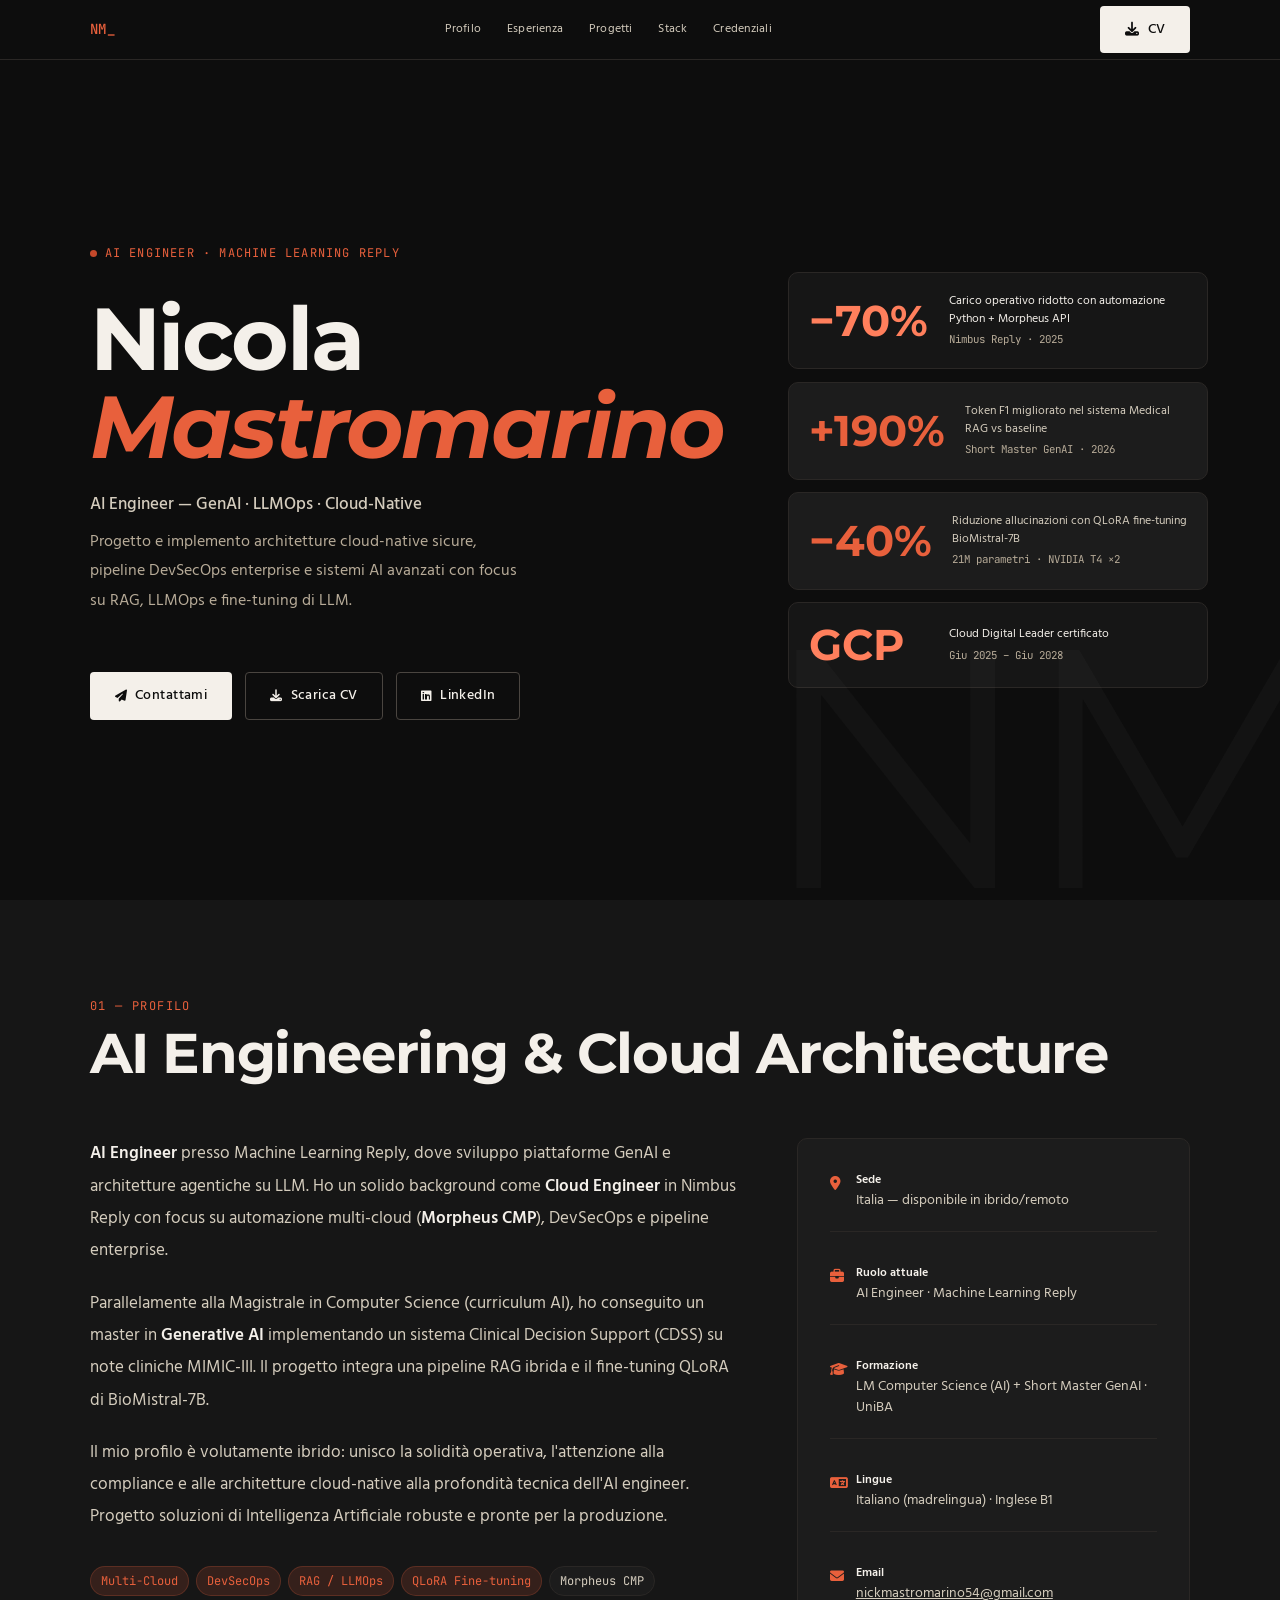
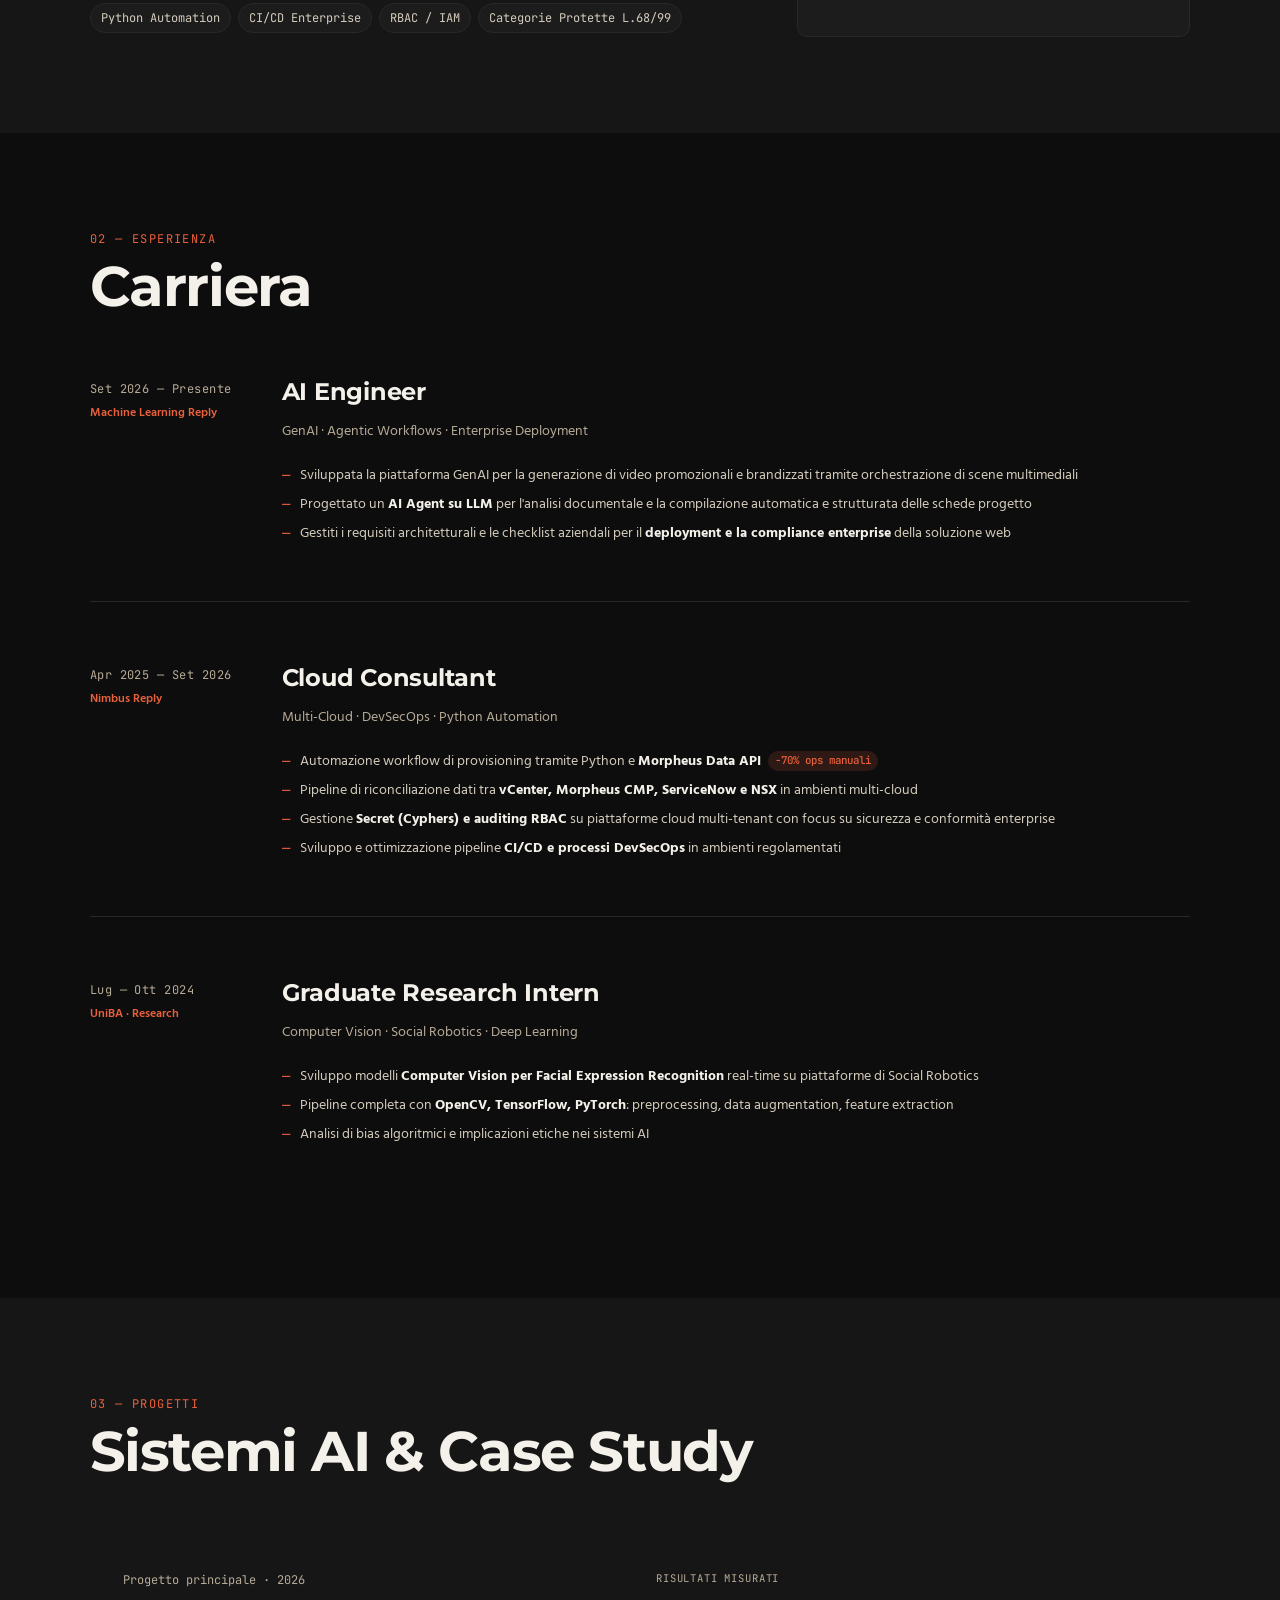
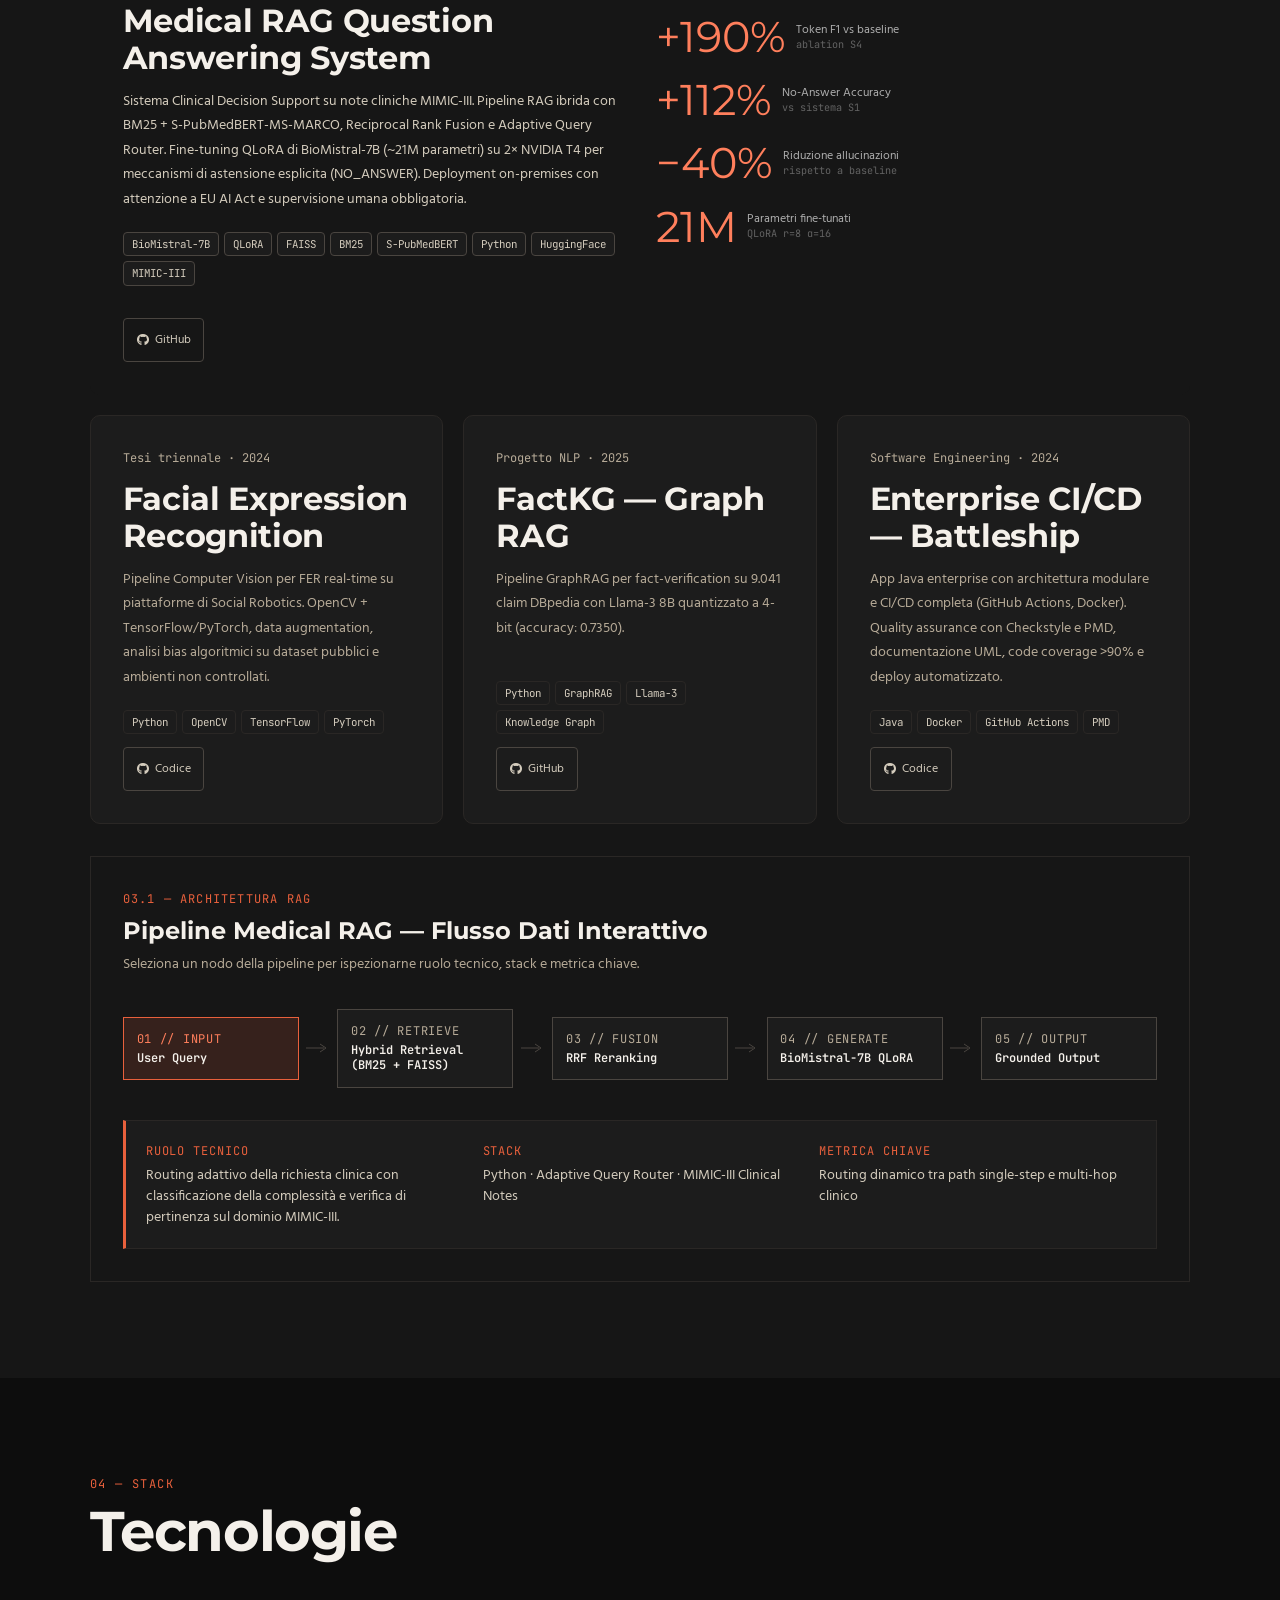
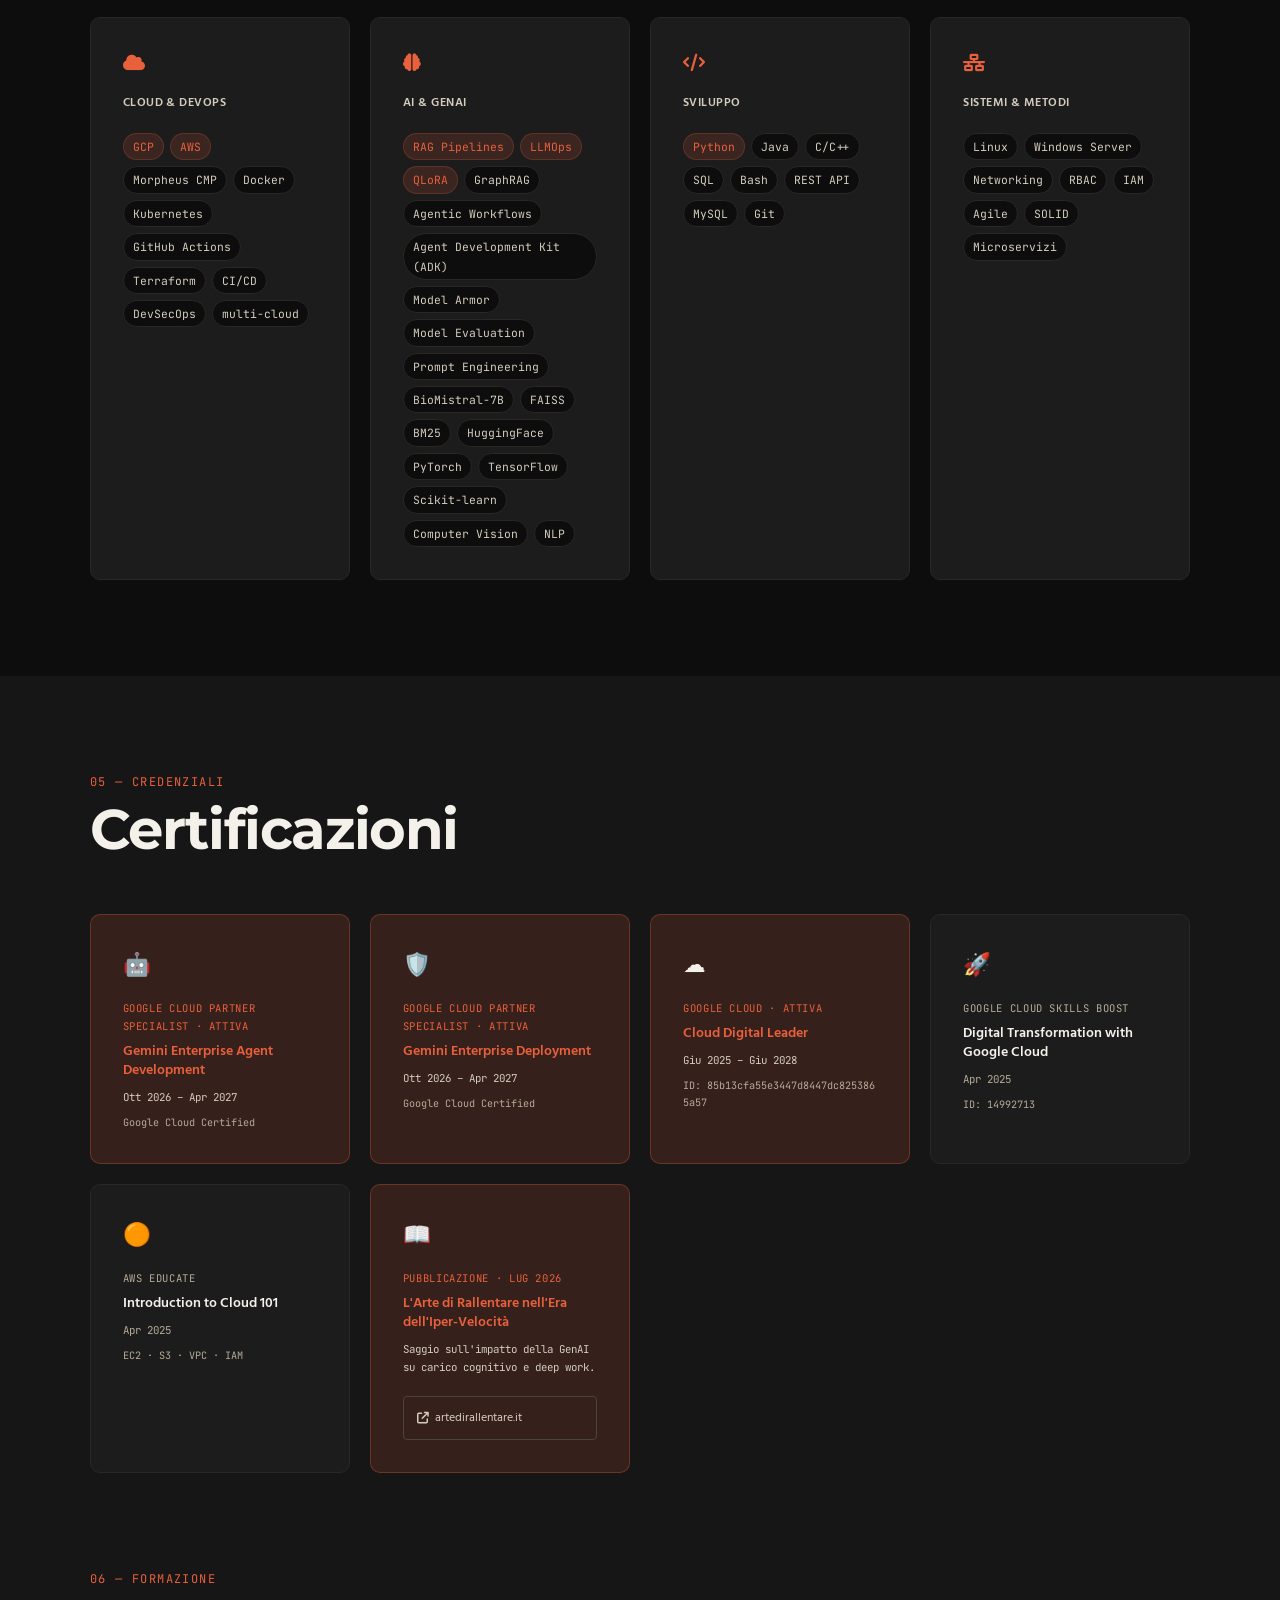
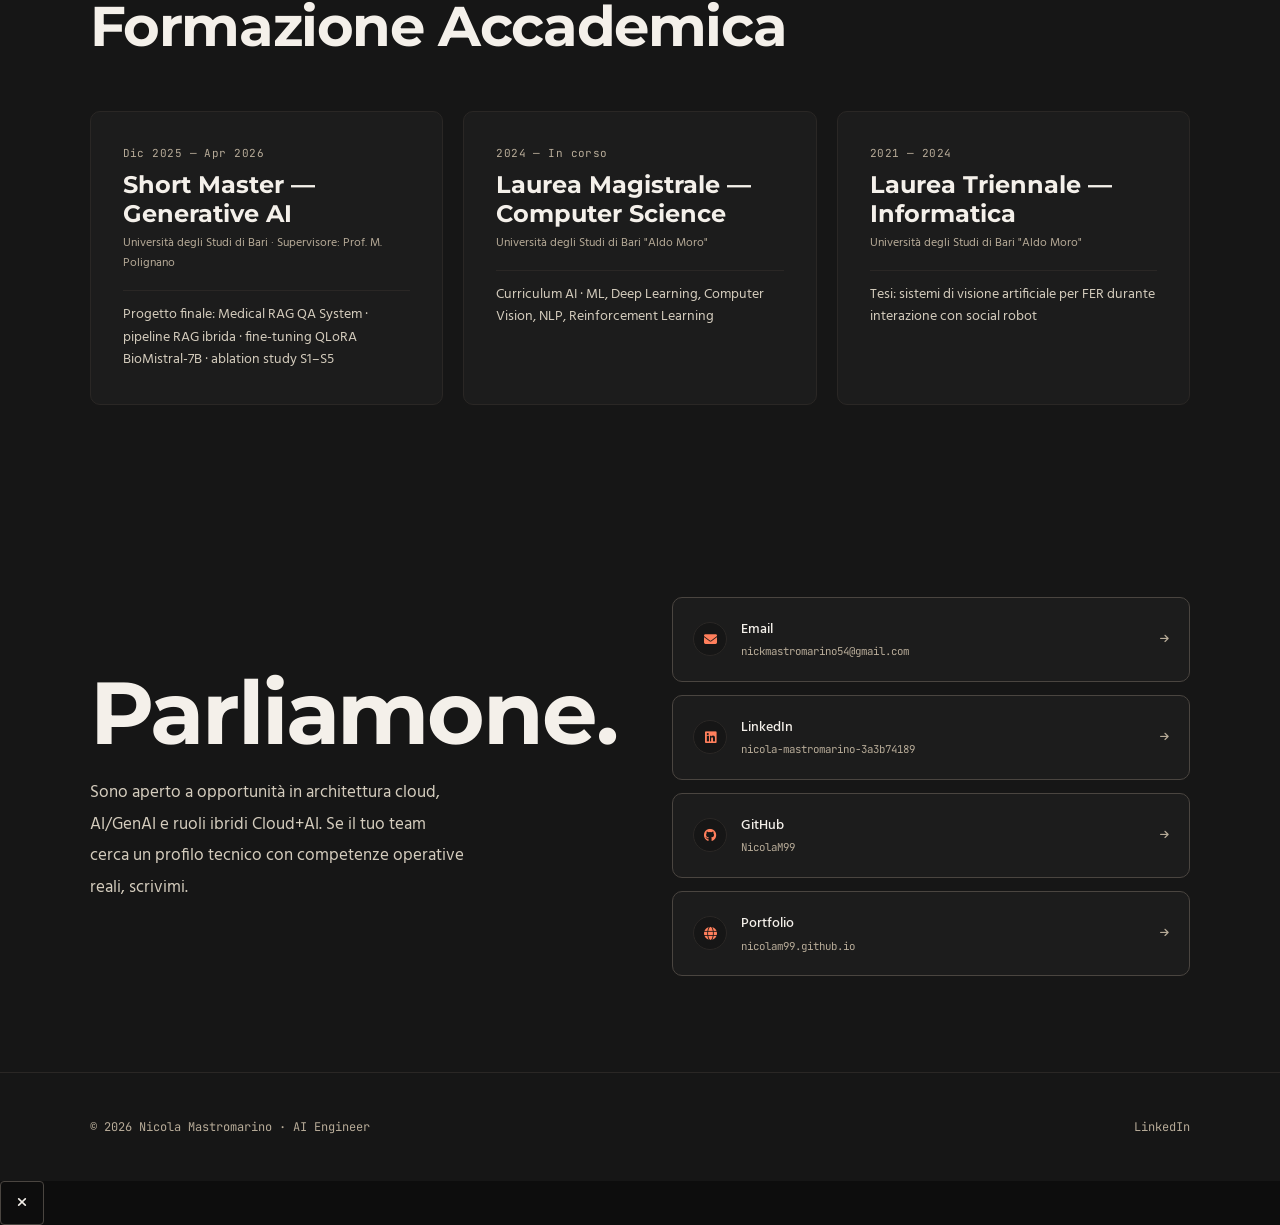
==== commit 71748a02: "chore(cv): update experience role, AI stack pills, and Gemini Enterprise certifications" ====
--- a/index.html
+++ b/index.html
@@ -1740,7 +1740,7 @@
             <div class="exp-company">Nimbus Reply</div>
           </div>
           <div>
-            <h3 class="exp-title">Cloud Engineer</h3>
+            <h3 class="exp-title">Cloud Consultant</h3>
             <p class="exp-sub">Multi-Cloud · DevSecOps · Python Automation</p>
             <ul class="exp-bullets">
               <li>Automazione workflow di provisioning tramite Python e <strong>Morpheus Data API</strong> <span class="metric-badge">−70% ops manuali</span></li>
@@ -1981,6 +1981,12 @@
             <span class="pill pill--hi" role="listitem">RAG Pipelines</span>
             <span class="pill pill--hi" role="listitem">LLMOps</span>
             <span class="pill pill--hi" role="listitem">QLoRA</span>
+            <span class="pill" role="listitem">GraphRAG</span>
+            <span class="pill" role="listitem">Agentic Workflows</span>
+            <span class="pill" role="listitem">Agent Development Kit (ADK)</span>
+            <span class="pill" role="listitem">Model Armor</span>
+            <span class="pill" role="listitem">Model Evaluation</span>
+            <span class="pill" role="listitem">Prompt Engineering</span>
             <span class="pill" role="listitem">BioMistral-7B</span>
             <span class="pill" role="listitem">FAISS</span>
             <span class="pill" role="listitem">BM25</span>
@@ -2031,6 +2037,22 @@
       <h2 id="certs-title" class="section-title">Certificazioni</h2>
 
       <div class="certs-row" role="list">
+        <div class="cert-card cert-card--active" role="listitem">
+          <div class="cert-icon" role="img" aria-label="Gemini Agent">🤖</div>
+          <p class="cert-issuer">Google Cloud Partner Specialist · Attiva</p>
+          <h3 class="cert-name">Gemini Enterprise Agent Development</h3>
+          <time class="cert-period" datetime="2026-10">Ott 2026 – Apr 2027</time>
+          <p class="cert-id">Google Cloud Certified</p>
+        </div>
+
+        <div class="cert-card cert-card--active" role="listitem">
+          <div class="cert-icon" role="img" aria-label="Gemini Deployment">🛡️</div>
+          <p class="cert-issuer">Google Cloud Partner Specialist · Attiva</p>
+          <h3 class="cert-name">Gemini Enterprise Deployment</h3>
+          <time class="cert-period" datetime="2026-10">Ott 2026 – Apr 2027</time>
+          <p class="cert-id">Google Cloud Certified</p>
+        </div>
+
         <div class="cert-card cert-card--active" role="listitem">
           <div class="cert-icon" role="img" aria-label="Cloud">☁️</div>
           <p class="cert-issuer">Google Cloud · Attiva</p>
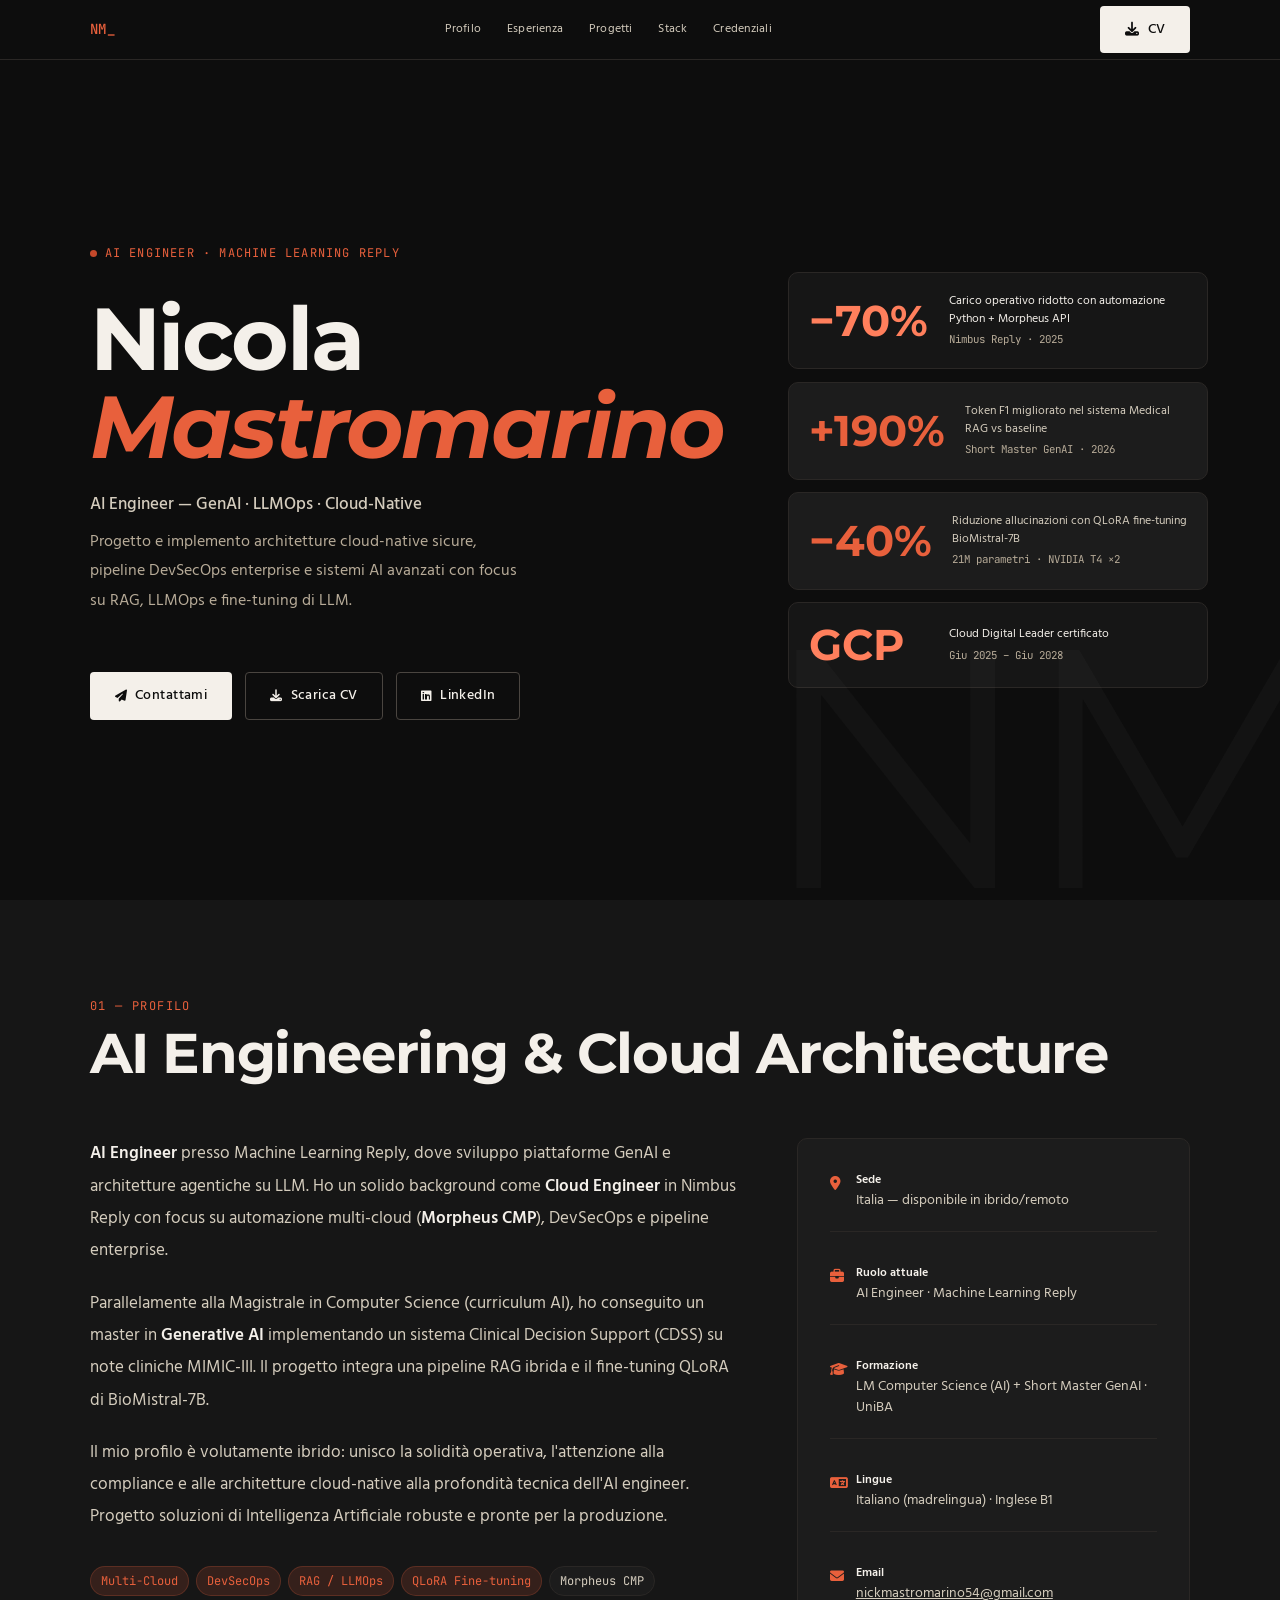
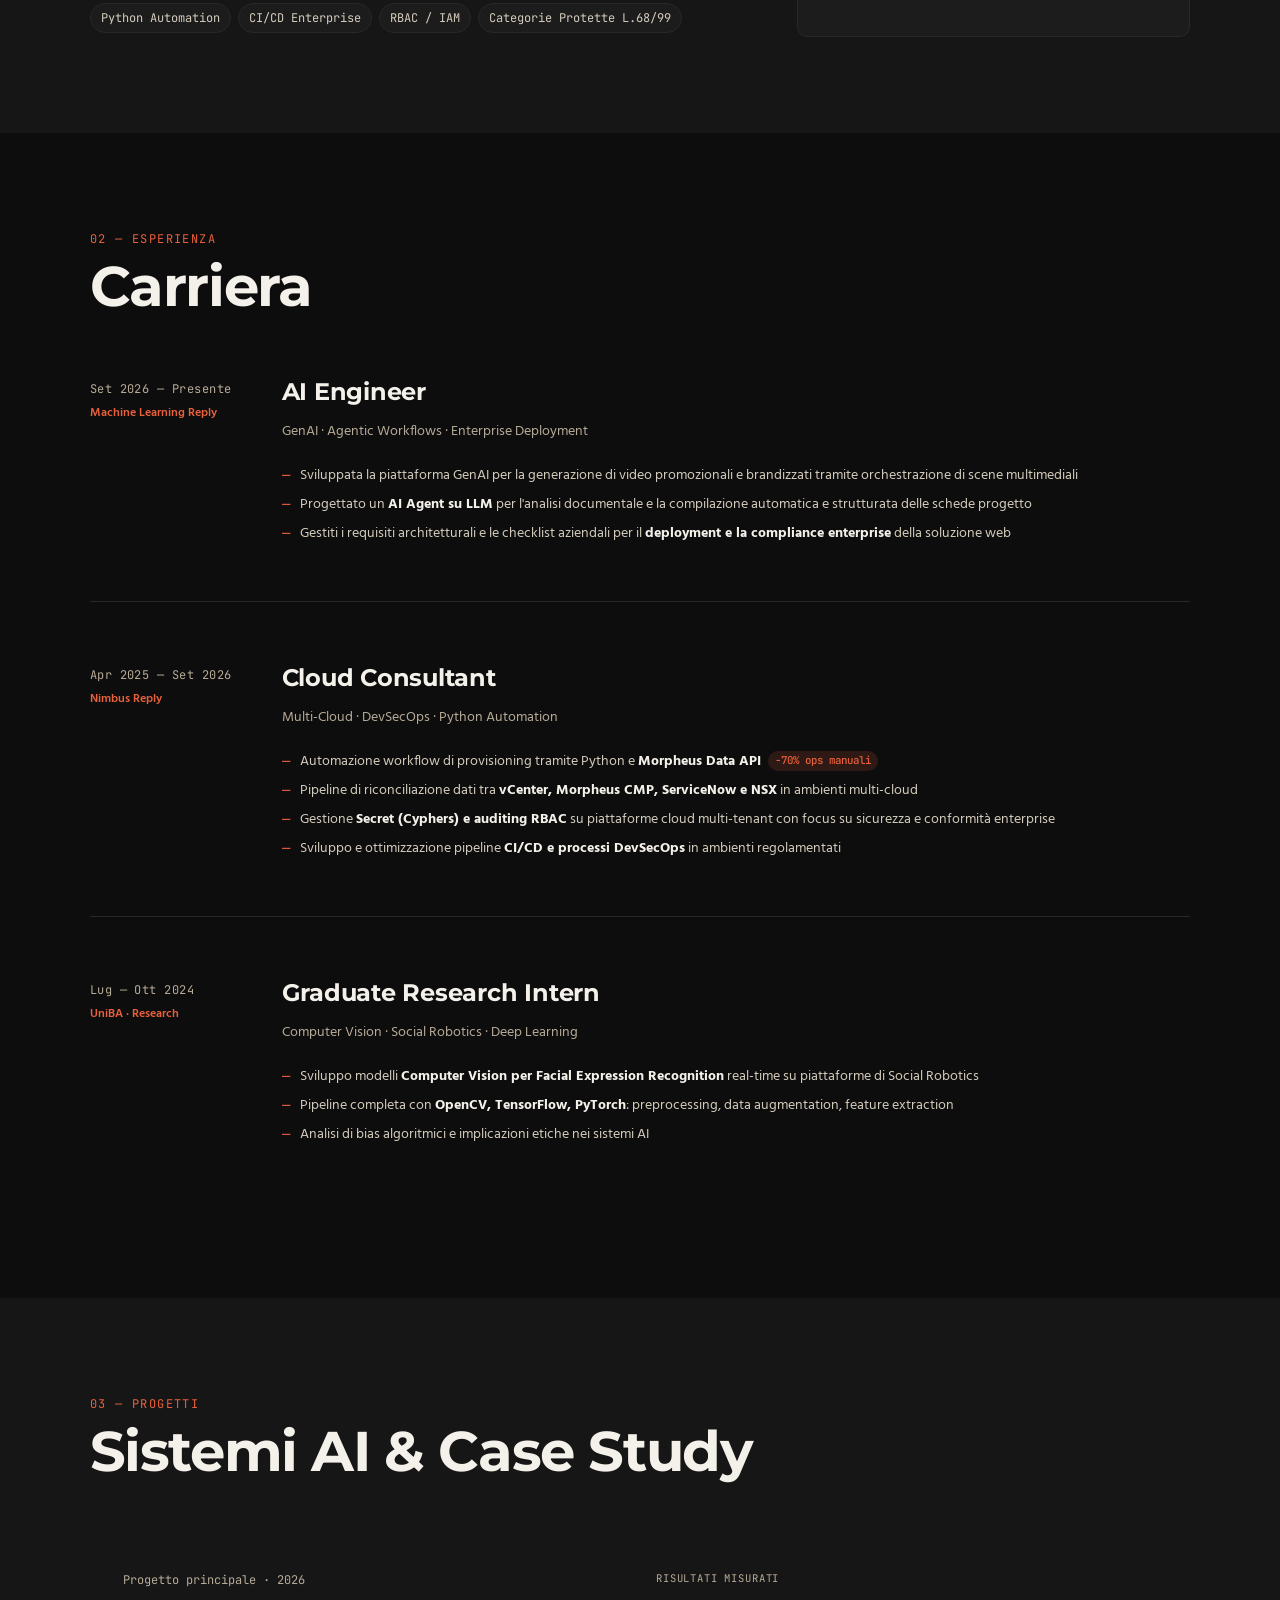
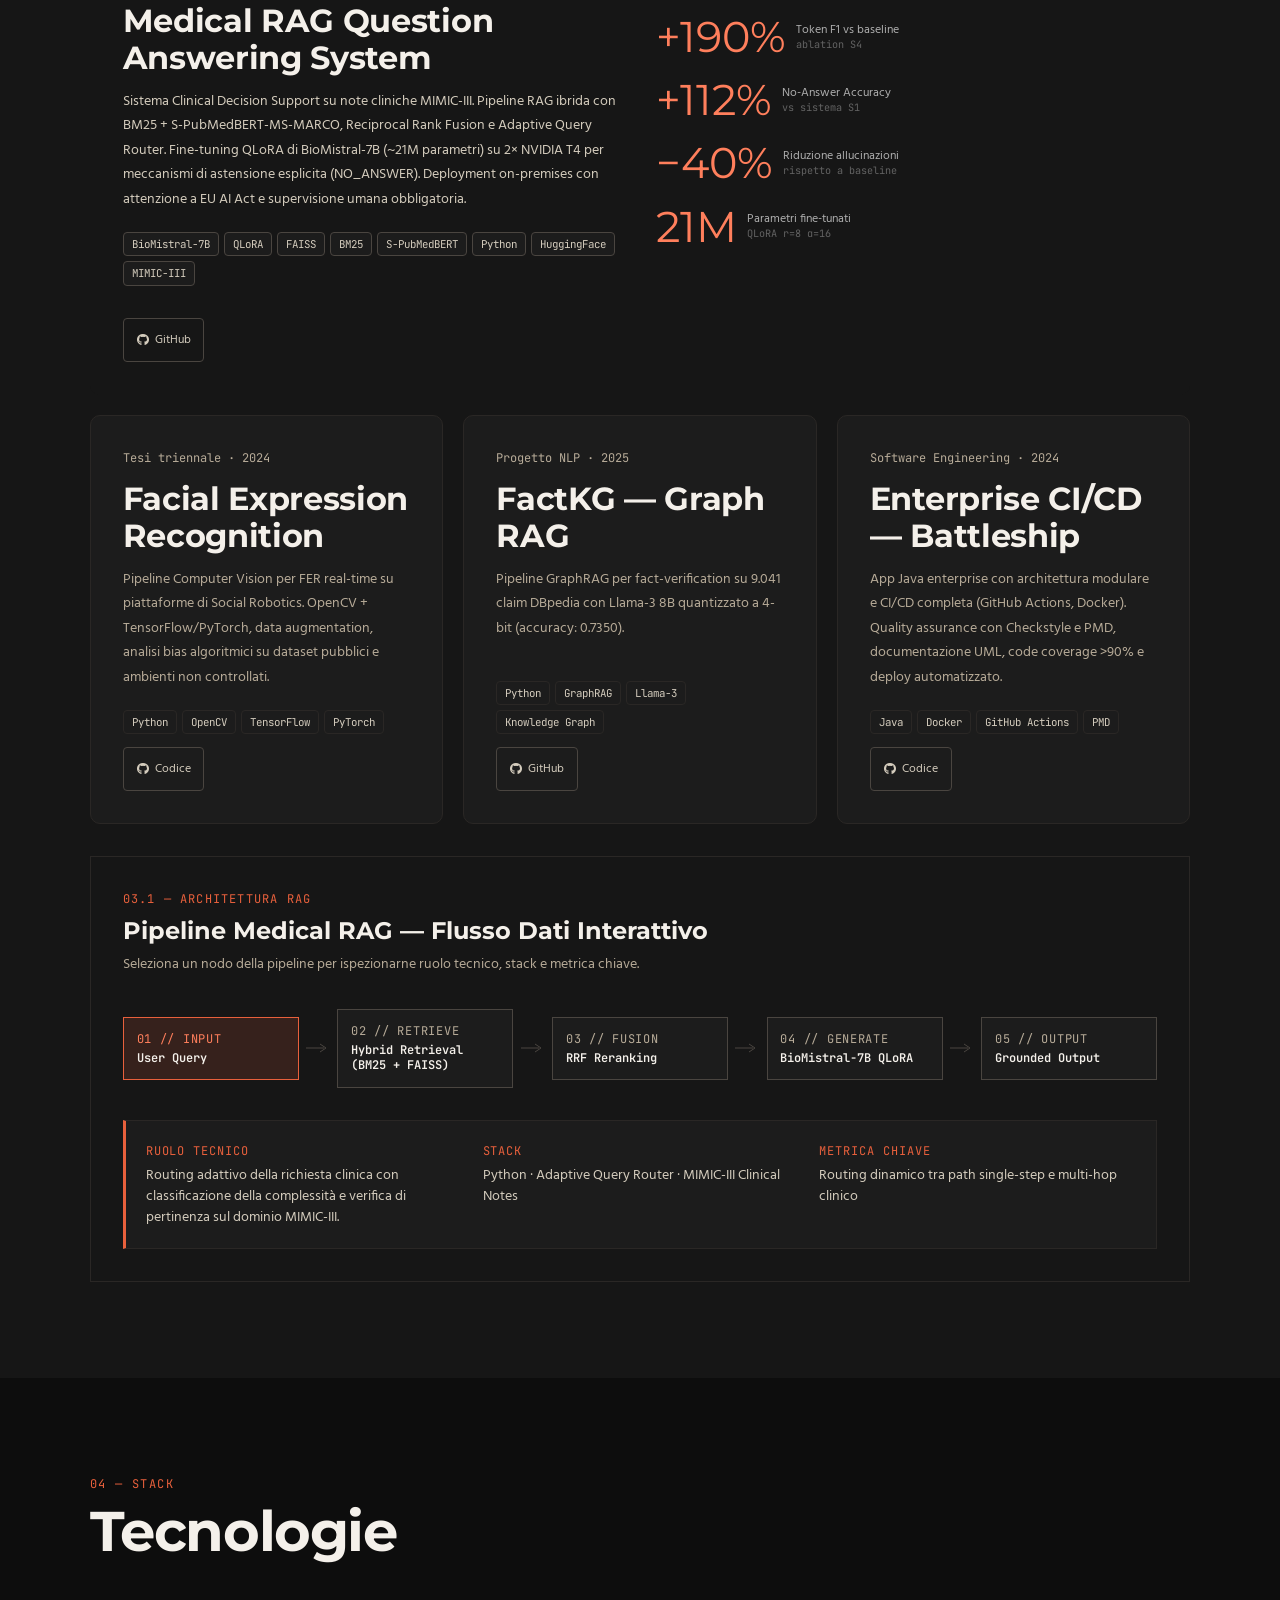
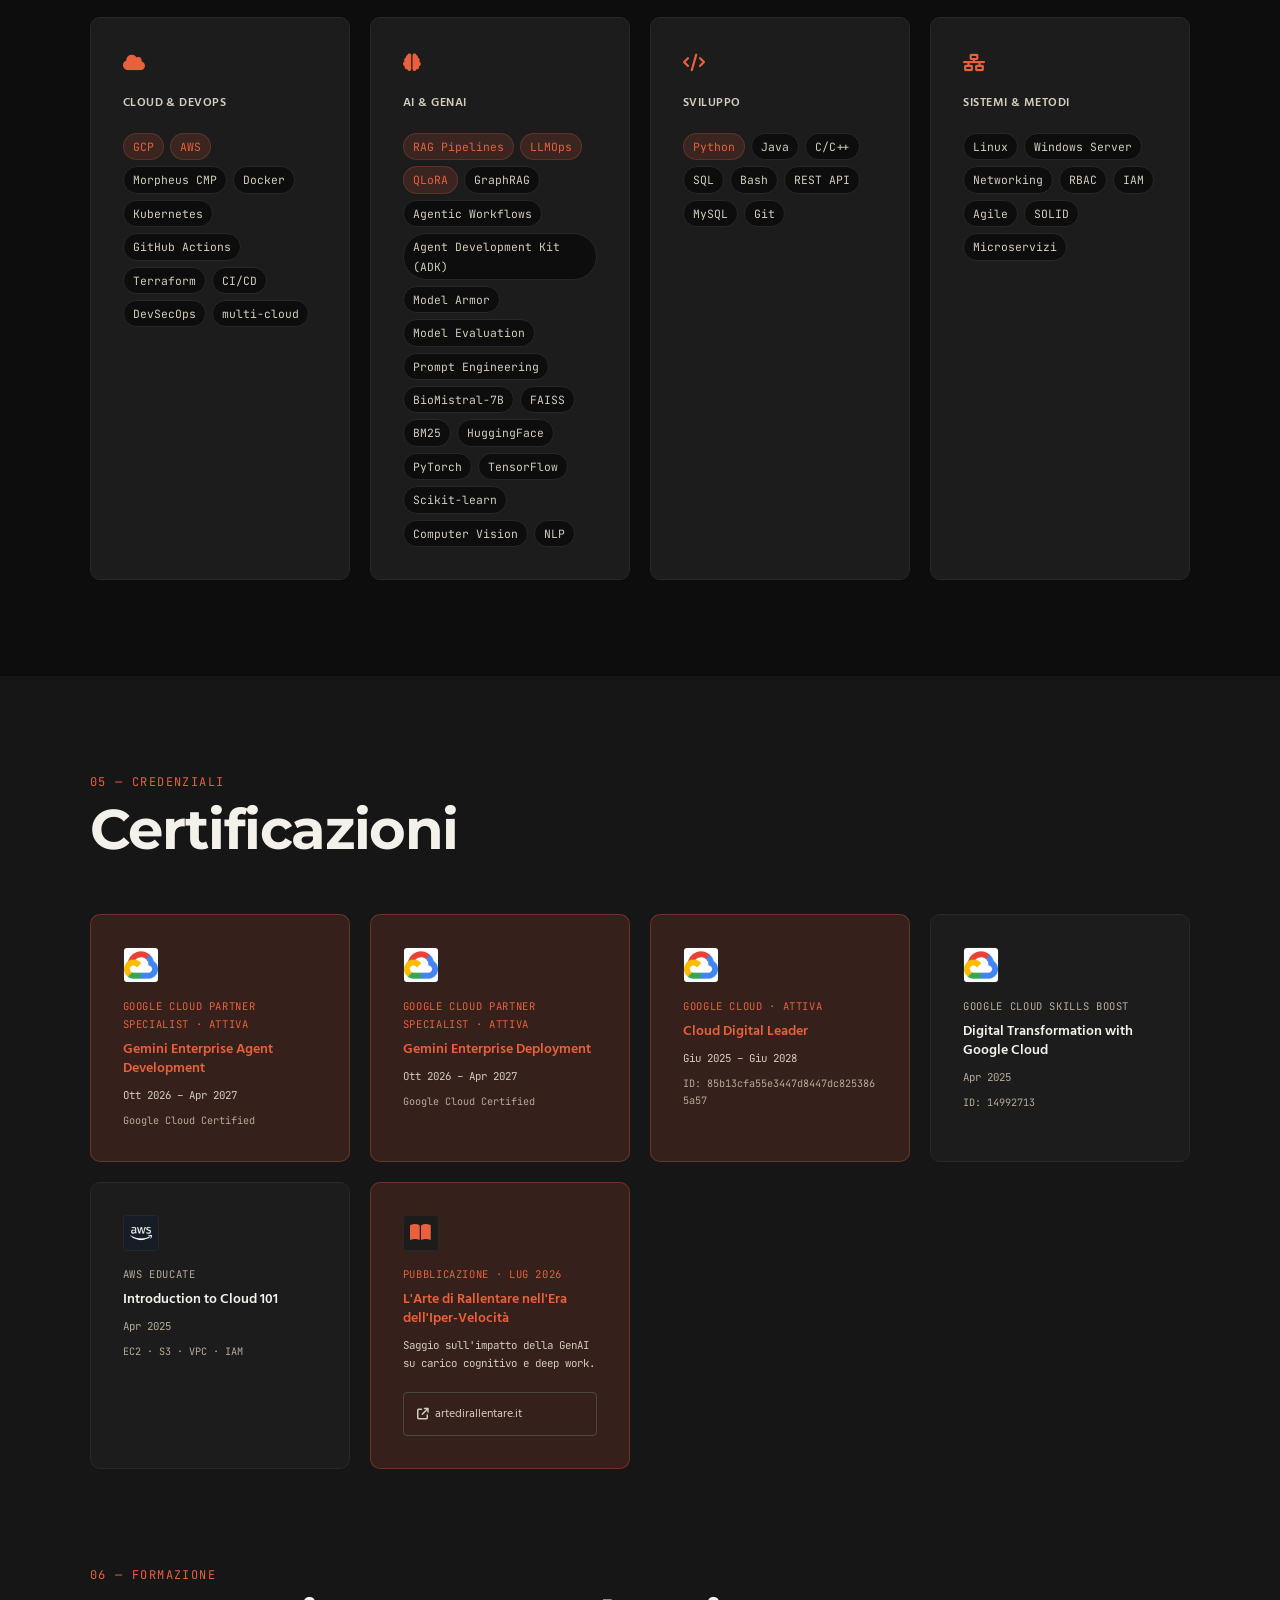
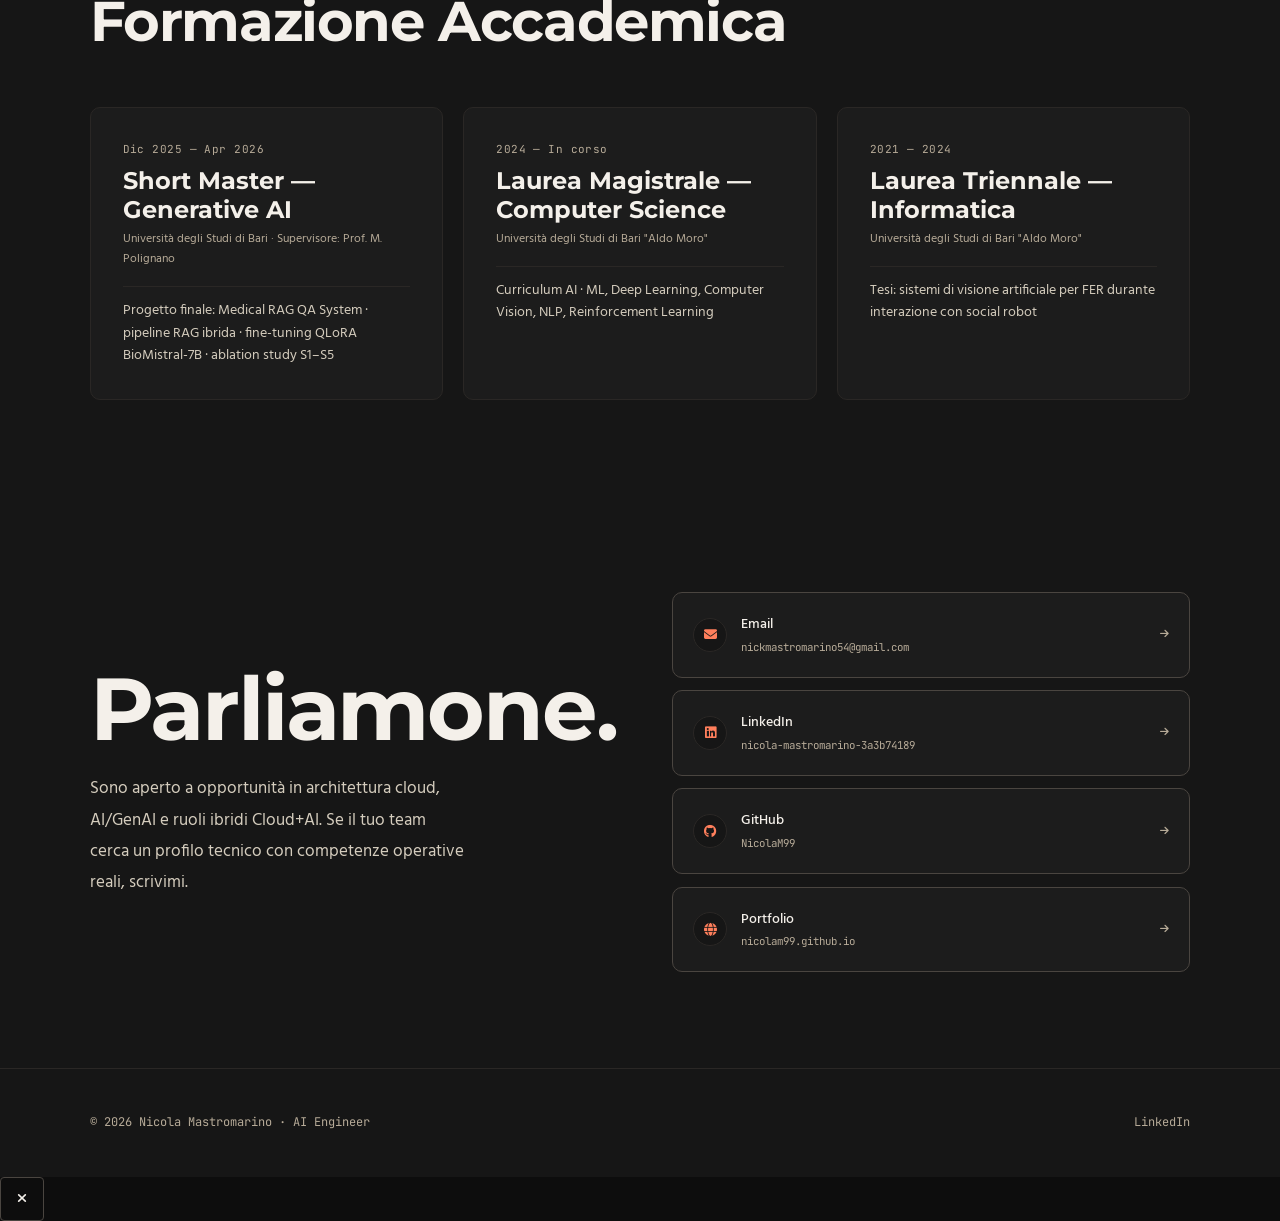
==== commit 61358709: "fix(certs): replace emoji icons with real Google Cloud, AWS logos and FA icon" ====
--- a/index.html
+++ b/index.html
@@ -1099,8 +1099,25 @@
     }
 
     .cert-icon {
-      font-size:        1.4rem;
+      display:          inline-flex;
+      align-items:      center;
+      justify-content:  center;
+      inline-size:      36px;
+      block-size:       36px;
+      font-size:        1.15rem;
+      color:            var(--color-accent);
       margin-block-end: var(--space-1);
+      border-radius:    var(--radius-sm);
+      overflow:         hidden;
+      background:       var(--color-surface);
+      border:           1px solid var(--color-border);
+    }
+
+    .cert-icon img {
+      inline-size: 100%;
+      block-size:  100%;
+      object-fit:  cover;
+      display:     block;
     }
 
     .cert-issuer {
@@ -2038,7 +2055,9 @@
 
       <div class="certs-row" role="list">
         <div class="cert-card cert-card--active" role="listitem">
-          <div class="cert-icon" role="img" aria-label="Gemini Agent">🤖</div>
+          <div class="cert-icon" aria-hidden="true">
+            <img src="assets/images/google_cloud.jpg" alt="" width="36" height="36" loading="lazy">
+          </div>
           <p class="cert-issuer">Google Cloud Partner Specialist · Attiva</p>
           <h3 class="cert-name">Gemini Enterprise Agent Development</h3>
           <time class="cert-period" datetime="2026-10">Ott 2026 – Apr 2027</time>
@@ -2046,7 +2065,9 @@
         </div>
 
         <div class="cert-card cert-card--active" role="listitem">
-          <div class="cert-icon" role="img" aria-label="Gemini Deployment">🛡️</div>
+          <div class="cert-icon" aria-hidden="true">
+            <img src="assets/images/google_cloud.jpg" alt="" width="36" height="36" loading="lazy">
+          </div>
           <p class="cert-issuer">Google Cloud Partner Specialist · Attiva</p>
           <h3 class="cert-name">Gemini Enterprise Deployment</h3>
           <time class="cert-period" datetime="2026-10">Ott 2026 – Apr 2027</time>
@@ -2054,7 +2075,9 @@
         </div>
 
         <div class="cert-card cert-card--active" role="listitem">
-          <div class="cert-icon" role="img" aria-label="Cloud">☁️</div>
+          <div class="cert-icon" aria-hidden="true">
+            <img src="assets/images/google_cloud.jpg" alt="" width="36" height="36" loading="lazy">
+          </div>
           <p class="cert-issuer">Google Cloud · Attiva</p>
           <h3 class="cert-name">Cloud Digital Leader</h3>
           <time class="cert-period" datetime="2025-06">Giu 2025 – Giu 2028</time>
@@ -2062,7 +2085,9 @@
         </div>
 
         <div class="cert-card" role="listitem">
-          <div class="cert-icon" role="img" aria-label="Rocket">🚀</div>
+          <div class="cert-icon" aria-hidden="true">
+            <img src="assets/images/google_cloud.jpg" alt="" width="36" height="36" loading="lazy">
+          </div>
           <p class="cert-issuer">Google Cloud Skills Boost</p>
           <h3 class="cert-name">Digital Transformation with Google Cloud</h3>
           <time class="cert-period" datetime="2025-04">Apr 2025</time>
@@ -2070,7 +2095,9 @@
         </div>
 
         <div class="cert-card" role="listitem">
-          <div class="cert-icon" role="img" aria-label="AWS">🟠</div>
+          <div class="cert-icon" aria-hidden="true">
+            <img src="assets/images/amazon_web_services_logo.jpg" alt="" width="36" height="36" loading="lazy">
+          </div>
           <p class="cert-issuer">AWS Educate</p>
           <h3 class="cert-name">Introduction to Cloud 101</h3>
           <time class="cert-period" datetime="2025-04">Apr 2025</time>
@@ -2078,7 +2105,9 @@
         </div>
 
         <div class="cert-card cert-card--active" role="listitem">
-          <div class="cert-icon" role="img" aria-label="Book">📖</div>
+          <div class="cert-icon" aria-hidden="true">
+            <i class="fas fa-book-open" aria-hidden="true"></i>
+          </div>
           <p class="cert-issuer">Pubblicazione · Lug 2026</p>
           <h3 class="cert-name">L'Arte di Rallentare nell'Era dell'Iper-Velocità</h3>
           <p class="cert-period" data-i18n="pub_desc">Saggio sull'impatto della GenAI su carico cognitivo e deep work.</p>
